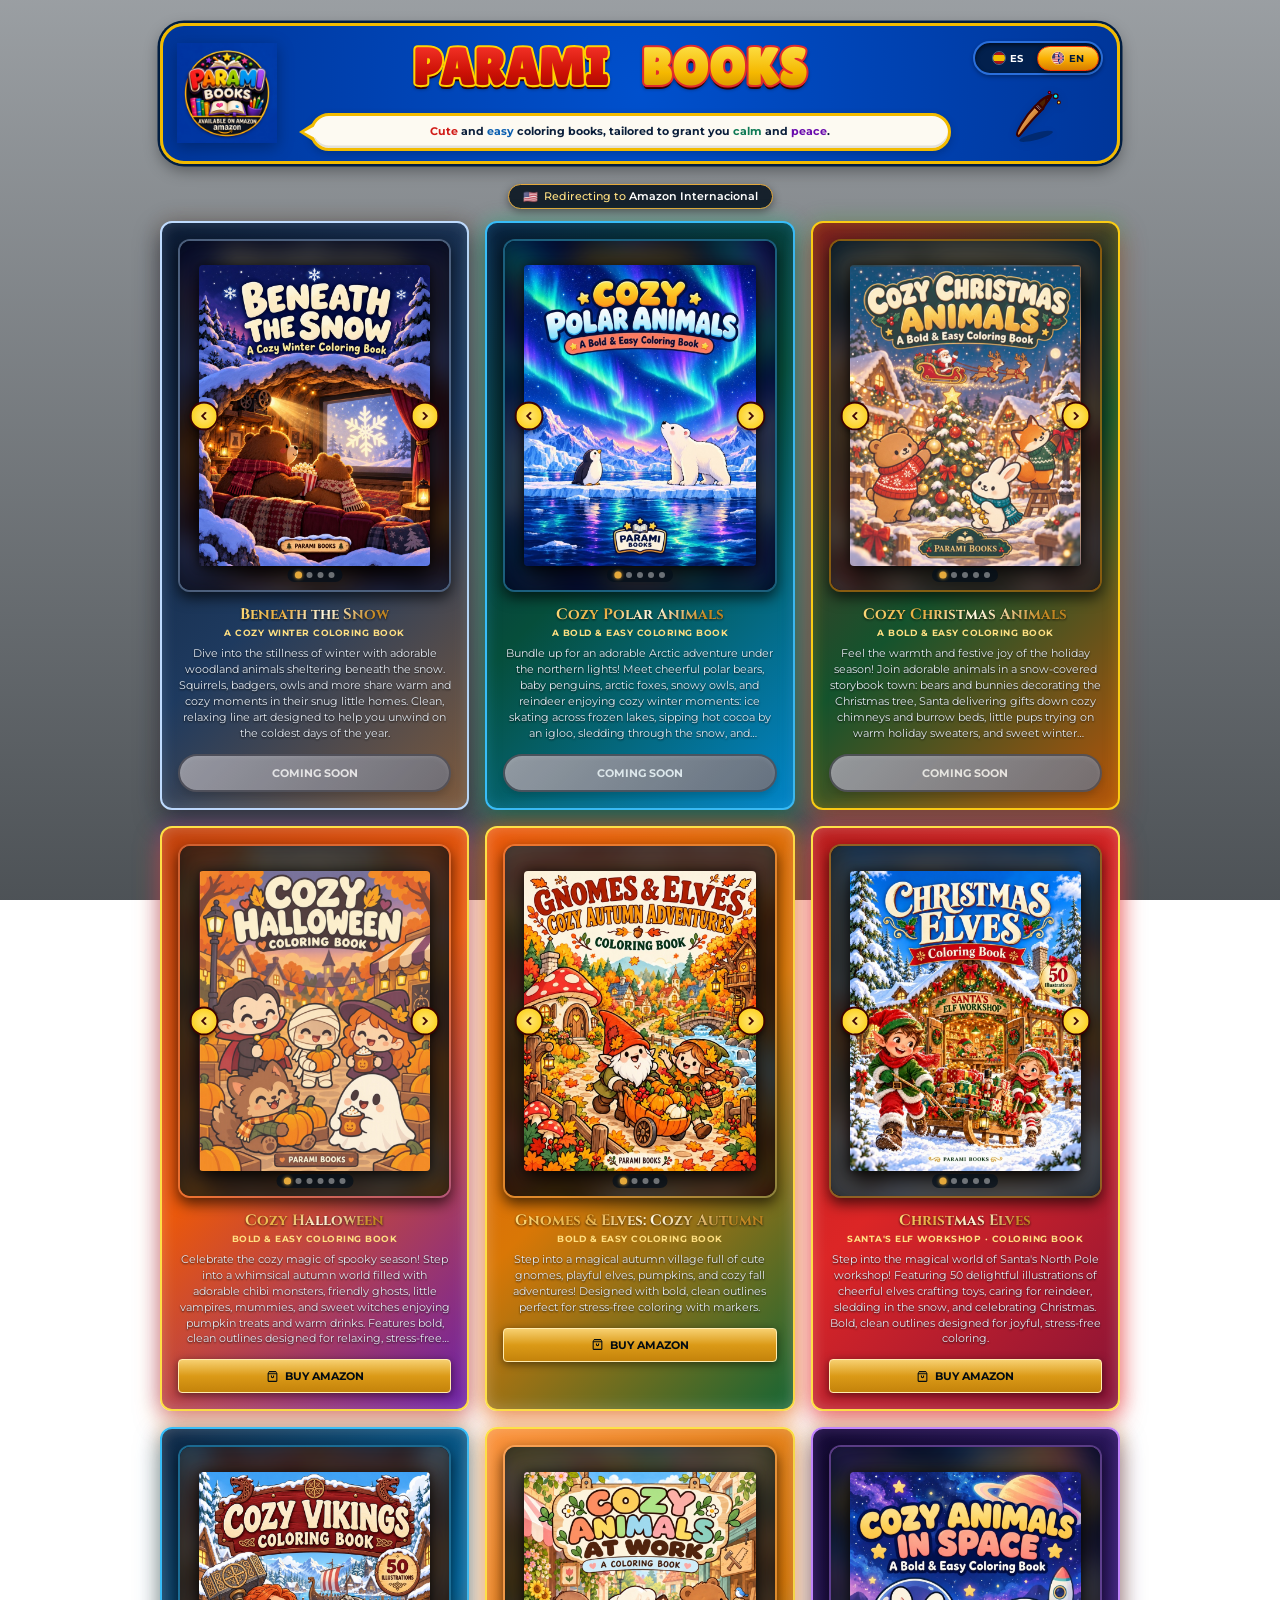
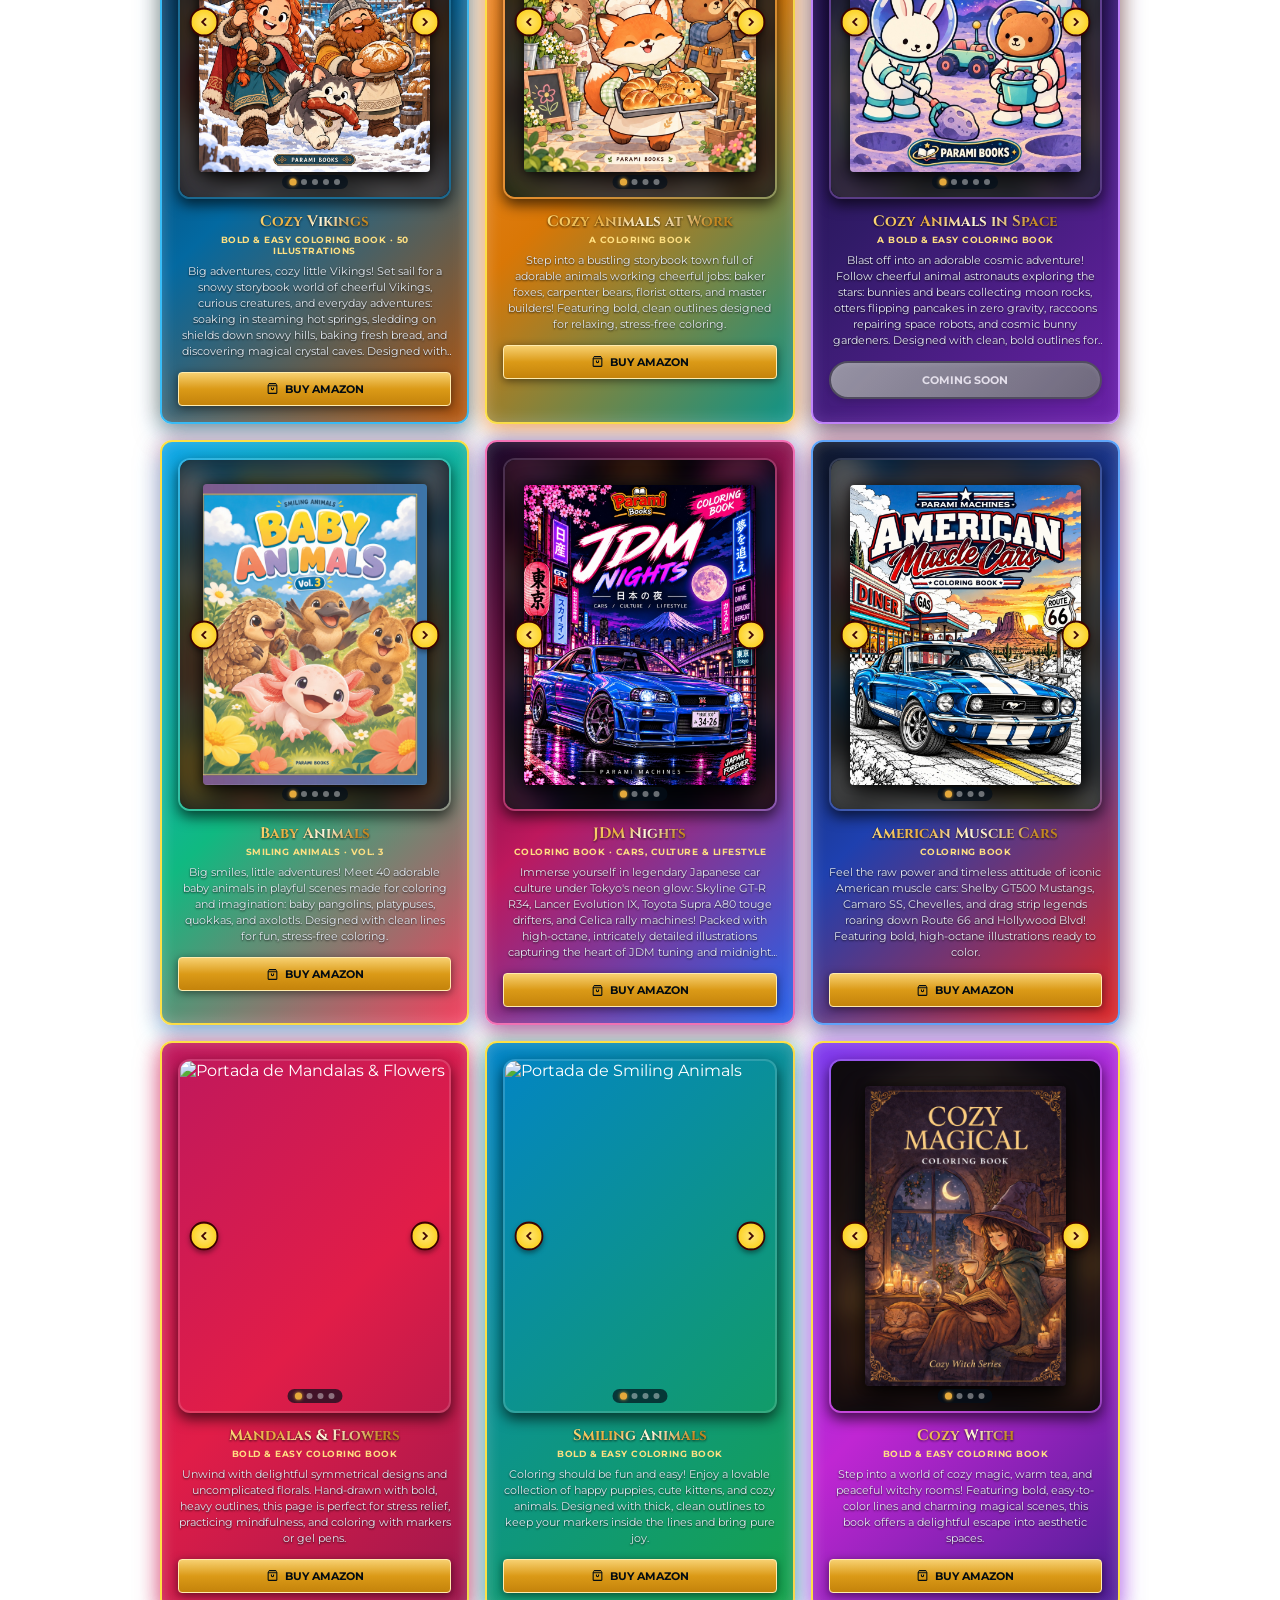
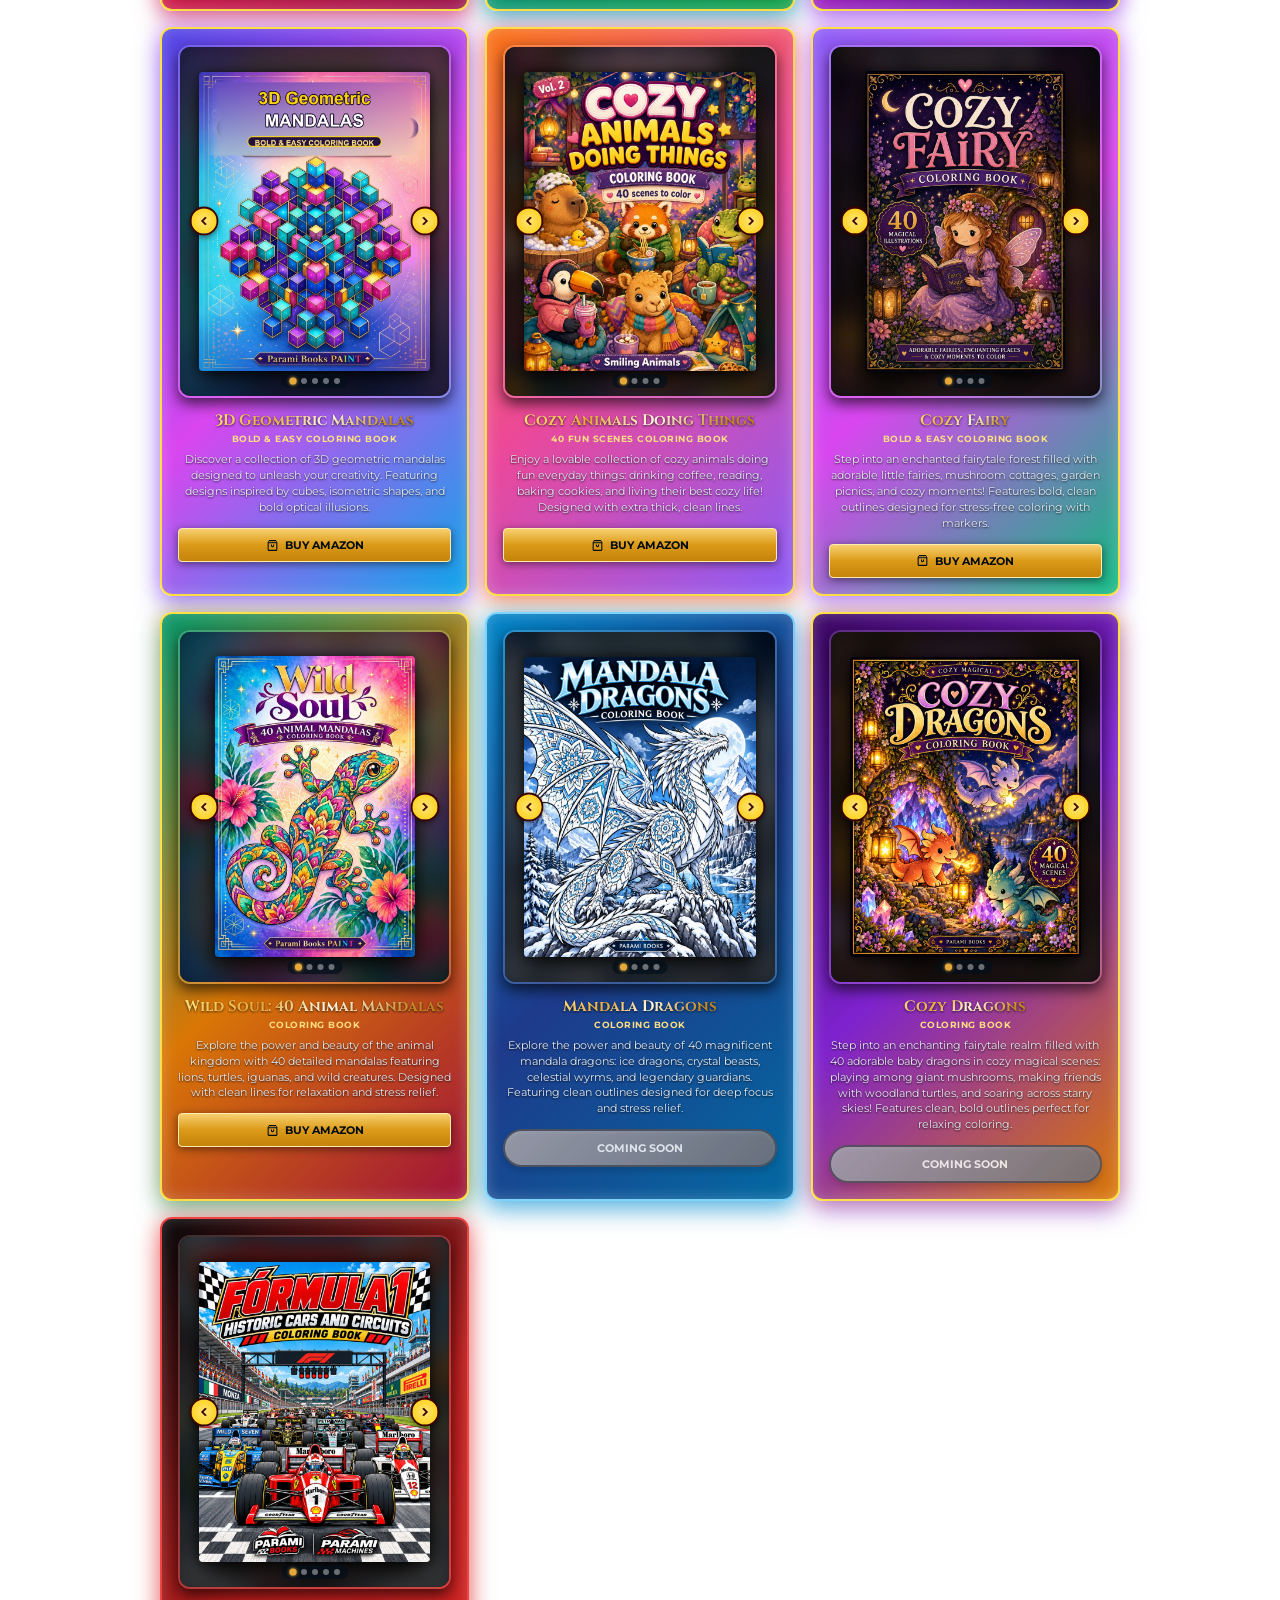
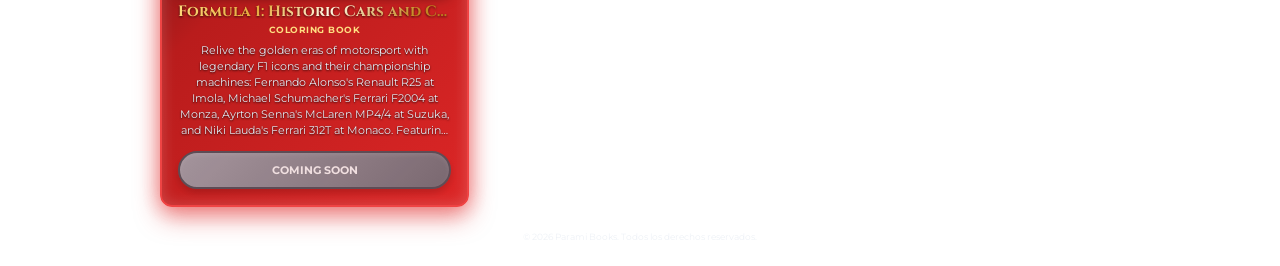
==== index.html @ 7151f910 "Add Cozy Christmas Animals (coming soon) with holiday festive theme, cache v=48.0" ====
<!DOCTYPE html>
<html lang="es">
<head>
  <meta charset="UTF-8">
  <meta name="viewport" content="width=device-width, initial-scale=1.0">
  <title>Parami Books - Colección Oficial de Libros para Colorear</title>

  <!-- Meta etiquetas SEO básicas -->
  <meta name="description" content="Libros para colorear adorables y sencillos, diseñados para regalarte un momento de calma y desconexión. Colección oficial de Parami Books.">
  <meta name="keywords" content="parami books, libros para colorear, coloring books, mandalas flowers, smiling animals, bold and easy coloring book, kdp amazon">
  <meta name="author" content="Parami Books">
  <meta name="robots" content="index, follow, max-image-preview:large">
  <link rel="canonical" href="https://parami-books.github.io/Parami-books/">
  <link rel="shortcut icon" href="favicon.ico" type="image/x-icon">
  <link rel="icon" type="image/png" sizes="48x48" href="favicon.png">
  <link rel="icon" type="image/png" sizes="96x96" href="favicon-96x96.png">
  <link rel="apple-touch-icon" sizes="180x180" href="apple-touch-icon.png">

  <!-- Datos Estructurados JSON-LD para Google -->
  <script type="application/ld+json">
  {
    "@context": "https://schema.org",
    "@type": "Brand",
    "name": "Parami Books",
    "url": "https://parami-books.github.io/Parami-books/",
    "description": "Libros para colorear bonitos y sencillos para regalarte calma y desconexión.",
    "sameAs": [
      "https://www.tiktok.com/@parami_records"
    ]
  }
  </script>

  <!-- Tarjetas Open Graph (Redes Sociales y WhatsApp) -->
  <meta property="og:title" content="Parami Books - Colección Oficial de Libros para Colorear">
  <meta property="og:description" content="Libros para colorear adorables y sencillos, diseñados para regalarte un momento de calma y desconexión.">
  <meta property="og:url" content="https://parami-books.github.io/Parami-books/">
  <meta property="og:type" content="website">

  <!-- Fuentes Premium de Google Fonts -->
  <link rel="preconnect" href="https://fonts.googleapis.com">
  <link rel="preconnect" href="https://fonts.gstatic.com" crossorigin>
  <link href="https://fonts.googleapis.com/css2?family=Lilita+One&family=Montserrat:wght@300;400;500;600;700&family=Outfit:wght@400;600;800;950&display=swap" rel="stylesheet">

  <!-- Estilos base -->
  <link rel="stylesheet" href="style.css?v=48.0">
</head>
<body>
  <!-- Definición del degradado de oro usado por los elementos y SVGs de la web -->
  <svg style="position: absolute; width: 0; height: 0; overflow: hidden;" version="1.1" xmlns="http://www.w3.org/2000/svg">
    <defs>
      <linearGradient id="goldGrad" x1="0%" y1="0%" x2="100%" y2="100%">
        <stop offset="0%" stop-color="#ffe082" />
        <stop offset="30%" stop-color="#e5a93b" />
        <stop offset="55%" stop-color="#fff8e1" />
        <stop offset="85%" stop-color="#c68a23" />
        <stop offset="100%" stop-color="#b27a1c" />
      </linearGradient>
    </defs>
  </svg>
  <!-- Contenedor principal de ancho móvil -->
  <div class="container">

    <!-- Encabezado de la página - Diseño 3D Vectorial Integrado -->
    <header class="compact-header">
      <!-- Columna Izquierda: Logo Oficial 3D de Parami Books -->
      <div class="header-left">
        <div class="logo-3d-container">
          <img src="images/logo_parami_books.png" alt="Parami Books Logo" class="brand-logo-img" style="width: 100%; height: 100%; object-fit: contain; filter: drop-shadow(0 4px 8px rgba(0,0,0,0.3));">
        </div>
      </div>

      <!-- Columna Central: Título 3D Vectorial y Burbuja Tagline -->
      <div class="header-center">
        <div class="brand-title-container">
          <svg viewBox="0 0 540 85" class="brand-title-svg" xmlns="http://www.w3.org/2000/svg">
            <defs>
              <linearGradient id="paramiGrad" x1="0" y1="0" x2="0" y2="1">
                <stop offset="0%" stop-color="#ff3b30" />
                <stop offset="60%" stop-color="#cc1105" />
                <stop offset="100%" stop-color="#990700" />
              </linearGradient>
              <linearGradient id="booksGrad" x1="0" y1="0" x2="0" y2="1">
                <stop offset="0%" stop-color="#ffe956" />
                <stop offset="60%" stop-color="#f5b800" />
                <stop offset="100%" stop-color="#c68a00" />
              </linearGradient>
            </defs>

            <!-- PARAMI (Rojo con borde amarillo y extrusión 3D) -->
            <g font-family="'Lilita One', sans-serif" font-size="62" font-weight="900" letter-spacing="1">
              <!-- Sombras de extrusión 3D -->
              <text x="10" y="65" fill="#3b0200">PARAMI</text>
              <text x="10" y="64" fill="#690300">PARAMI</text>
              <text x="10" y="63" fill="#8f0500">PARAMI</text>
              <text x="10" y="62" fill="#b00600">PARAMI</text>
              <text x="10" y="61" fill="#cc0700">PARAMI</text>
              <!-- Capa superior con trazo y brillo -->
              <text x="10" y="60" fill="url(#paramiGrad)" stroke="#ffd200" stroke-width="5" paint-order="stroke fill" filter="drop-shadow(0 3px 2px rgba(0,0,0,0.3))">PARAMI</text>
            </g>
            <!-- BOOKS (Amarillo con borde rojo y extrusión 3D) -->
            <g font-family="'Lilita One', sans-serif" font-size="62" font-weight="900" letter-spacing="1">
              <!-- Sombras de extrusión 3D -->
              <text x="290" y="65" fill="#3b0200">BOOKS</text>
              <text x="290" y="64" fill="#690300">BOOKS</text>
              <text x="290" y="63" fill="#8f0500">BOOKS</text>
              <text x="290" y="62" fill="#b00600">BOOKS</text>
              <text x="290" y="61" fill="#cc0700">BOOKS</text>
              <!-- Capa superior con trazo y brillo -->
              <text x="290" y="60" fill="url(#booksGrad)" stroke="#e22b2b" stroke-width="5" paint-order="stroke fill" filter="drop-shadow(0 3px 2px rgba(0,0,0,0.3))">BOOKS</text>
            </g>
          </svg>
        </div>
        <div class="tagline-bubble">
          <p class="tagline js-brand-tagline">
            Libros para colorear <strong class="highlight-red">bonitos</strong> y <strong class="highlight-blue">sencillos</strong>, para regalarte <strong class="highlight-green">calma</strong> y <strong class="highlight-purple">desconexión</strong>.
          </p>
        </div>
      </div>

      <div class="header-right">
        <div class="lang-selector-container">
          <button class="lang-btn active" id="btnLangEs" onclick="changeLanguage('es')">
            <span class="lang-flag-circle" id="flagEs"></span>
            <span class="lang-text">ES</span>
          </button>
          <button class="lang-btn" id="btnLangEn" onclick="changeLanguage('en')">
            <span class="lang-flag-circle" id="flagEn"></span>
            <span class="lang-text">EN</span>
          </button>
        </div>

        <!-- Ilustración de Pincel 3D Artístico (100% Vectorial, no interactivo) -->
        <div class="brush-graphic-3d" title="Parami Books">
          <svg class="brush-svg-icon" viewBox="0 0 100 100" xmlns="http://www.w3.org/2000/svg">
            <defs>
              <linearGradient id="brushWood" x1="0%" y1="0%" x2="100%" y2="100%">
                <stop offset="0%" stop-color="#ffd59a" />
                <stop offset="50%" stop-color="#d98c3b" />
                <stop offset="100%" stop-color="#804d1a" />
              </linearGradient>
              <linearGradient id="brushMetal" x1="0%" y1="0%" x2="100%" y2="0%">
                <stop offset="0%" stop-color="#f0f0f0" />
                <stop offset="50%" stop-color="#b5b5b5" />
                <stop offset="100%" stop-color="#737373" />
              </linearGradient>
              <linearGradient id="brushPaint" x1="0%" y1="0%" x2="100%" y2="100%">
                <stop offset="0%" stop-color="#00f2fe" />
                <stop offset="100%" stop-color="#0072ff" />
              </linearGradient>
            </defs>

            <!-- Sombra de pincel en diagonal -->
            <ellipse cx="45" cy="85" rx="30" ry="6" fill="rgba(3, 15, 27, 0.35)" transform="rotate(-15 45 85)" />

            <g transform="translate(5, 5) scale(0.9)" stroke="#3b0200" stroke-width="4" stroke-linejoin="round" stroke-linecap="round">
              <!-- Mango de madera -->
              <path d="M 12 88 Q 10 90, 8 86 C 6 82 22 52 42 32 L 52 42 C 32 62, 14 86, 12 88 Z" fill="url(#brushWood)" />

              <!-- Casquillo de metal (virola) -->
              <path d="M 42 32 L 52 42 Q 55 39, 58 36 L 48 26 Z" fill="url(#brushMetal)" />
              <line x1="45" y1="29" x2="55" y2="39" stroke="#3b0200" stroke-width="2" />

              <!-- Pelos del pincel (marrón oscuro) -->
              <path d="M 48 26 Q 58 14 74 10 C 68 22, 58 32, 58 36 Z" fill="#4d2200" />

              <!-- Pintura azul brillante en la punta -->
              <path d="M 64 18 Q 70 12, 74 10 C 71 16, 68 22, 64 24 Z" fill="url(#brushPaint)" />

              <!-- Gotitas de pintura salpicando -->
              <circle cx="82" cy="12" r="4.5" fill="#00f2fe" stroke="#3b0200" stroke-width="2.5" />
              <circle cx="88" cy="24" r="3" fill="#ffe956" stroke="#3b0200" stroke-width="2" />
              <circle cx="70" cy="5" r="2.5" fill="#fe0979" stroke="#3b0200" stroke-width="2" />
            </g>
          </svg>
        </div>
      </div>
    </header>
    <!-- Indicador dinámico de redirección geográfica por país -->
    <div id="countryBanner" class="country-banner">
      <span class="flag">🌐</span>
      <span>Detectando tienda...</span>
    </div>
    <!--
      Catálogo interactivo de libros. El contenido de abajo es un RESPALDO ESTÁTICO
      pensado para SEO y para navegadores sin JavaScript: se ve inmediatamente al
      cargar la página, y script.js lo sustituye por la versión dinámica e
      interactiva (con carrusel y tienda de Amazon correcta) en cuanto arranca.
    -->
    <main id="catalog" class="catalog">
      <div class="book-card book-card-mandalas-flowers">
        <div class="book-cover-container">
          <img class="book-cover-img" src="images/cover_mandalas.png" alt="Portada de Mandalas y Flores">
        </div>
        <div class="book-details">
          <h2 class="book-title">Mandalas y Flores</h2>
          <div class="book-subtitle">Libro para colorear</div>
          <p class="book-desc">Relaja tu mente con hermosos patrones simétricos y flores sencillas. Sus trazos limpios y contornos extra gruesos hacen que pintar sea una experiencia relajante y libre de frustraciones.</p>
          <a href="https://www.amazon.es/dp/B0HBHJNFZM" target="_blank" rel="noopener noreferrer" class="amazon-btn">
            <svg class="btn-amazon-logo" viewBox="0 0 24 24" fill="currentColor">
              <path d="M6 2L3 6v14a2 2 0 002 2h14a2 2 0 002-2V6l-3-4H6zm0 2h12l1.5 2H4.5L6 4zM5 8h14v12H5V8zm4 2v2a3 3 0 006 0v-2h-2v2a1 1 0 01-2 0v-2H9z"/>
            </svg>
            <span class="btn-purchase-text">VER AMAZON</span>
          </a>
        </div>
      </div>
      <div class="book-card book-card-smiling-animals">
        <div class="book-cover-container">
          <img class="book-cover-img" src="images/cover_smiling_animals.png" alt="Smiling Animals cover">
        </div>
        <div class="book-details">
          <h2 class="book-title">Smiling Animals</h2>
          <div class="book-subtitle">Bold & Easy Coloring Book</div>
          <p class="book-desc">Coloring should be fun and easy! Enjoy a lovable collection of happy puppies, cute kittens, and cozy animals. Designed with thick, clean outlines to keep your markers inside the lines.</p>
          <a href="https://www.amazon.com/dp/B0GVKCPFC6" target="_blank" rel="noopener noreferrer" class="amazon-btn">
            <svg class="btn-amazon-logo" viewBox="0 0 24 24" fill="currentColor">
              <path d="M6 2L3 6v14a2 2 0 002 2h14a2 2 0 002-2V6l-3-4H6zm0 2h12l1.5 2H4.5L6 4zM5 8h14v12H5V8zm4 2v2a3 3 0 006 0v-2h-2v2a1 1 0 01-2 0v-2H9z"/>
            </svg>
            <span class="btn-purchase-text">BUY AMAZON</span>
          </a>
        </div>
      </div>
    </main>
    <!-- Pie de página -->
    <footer>
      <p>&copy; <span id="year">2026</span> <span class="js-brand-name">Parami Books</span>. Todos los derechos reservados.</p>
    </footer>
  </div>
  <script src="config.js?v=48.0"></script>
  <script src="script.js?v=48.0"></script>
  <script>
    document.getElementById("year").textContent = new Date().getFullYear();
  </script>
</body>
</html>
---- style.css ----
/* Import Google Fonts */
@import url('https://fonts.googleapis.com/css2?family=Cinzel:wght@400;600;700;800;900&family=Montserrat:wght@300;400;500;600;700&display=swap');

:root {
  /* Paleta cromática - Inspiración Oro y Lago Alpino */
  --gold-gradient: linear-gradient(135deg, #ffe082 0%, #e5a93b 30%, #fff8e1 55%, #c68a23 85%, #b27a1c 100%);
  --gold-primary: #e5a93b;
  --gold-secondary: #ffe082;
  --gold-dark: #b27a1c;
  
  --bg-overlay: linear-gradient(180deg, rgba(3, 14, 24, 0.4) 0%, rgba(2, 9, 15, 0.7) 100%);
  
  --text-light: #ffffff;
  --text-gold: #ffe082;
  --text-muted: #e2e8f0;
  
  --max-width: 960px; /* Ancho ajustable para grilla de 3 */
  --transition-speed: 0.3s;
}

* {
  box-sizing: border-box;
  margin: 0;
  padding: 0;
  -webkit-tap-highlight-color: transparent;
}

body {
  font-family: 'Montserrat', sans-serif;
  color: var(--text-light);
  background-image: var(--bg-overlay), url('https://images.unsplash.com/photo-1501785888041-af3ef285b470?q=80&w=1600&auto=format&fit=crop');
  background-size: cover;
  background-position: center;
  background-attachment: fixed;
  background-repeat: no-repeat;
  min-height: 100vh;
  display: flex;
  justify-content: center;
  align-items: flex-start;
  padding: 12px 8px;
  overflow-x: hidden;
}

.container {
  width: 100%;
  max-width: var(--max-width);
  display: flex;
  flex-direction: column;
  align-items: center;
}

/* Cabecera Tipo Banner Juguetón 3D Principal */
.compact-header {
  width: 100%;
  background: radial-gradient(circle at center, #0050cd 0%, #00369a 100%); /* Azul degradado 3D */
  border: 3.5px solid #f2bb00; /* Borde gordo dorado */
  border-radius: 24px;
  padding: 10px 14px;
  box-shadow: 
    0 0 0 2.5px #021e42, 
    0 6px 16px rgba(0, 0, 0, 0.4);
  display: flex;
  align-items: center;
  justify-content: space-between;
  margin-top: 10.5px;
  margin-bottom: 20px;
  box-sizing: border-box;
  gap: 12px;
}

/* Columna Izquierda: Contenedor del Logo 3D */
.header-left {
  display: flex;
  align-items: center;
  justify-content: center;
  flex-shrink: 0;
}

.logo-3d-container {
  width: 100px;
  height: 100px;
  display: flex;
  align-items: center;
  justify-content: center;
  flex-shrink: 0;
}

.brand-logo-svg {
  width: 100%;
  height: 100%;
  display: block;
}

/* Columna Central: Título y Burbuja */
.header-center {
  flex: 1;
  display: flex;
  flex-direction: column;
  align-items: center;
  gap: 8px;
  min-width: 0;
  padding: 0 8px;
}

/* Título de Marca Caricaturesco 3D Vectorial (Basado en test_title.png) */
.brand-title-container {
  width: 100%;
  max-width: 440px;
  display: flex;
  justify-content: center;
  align-items: center;
  user-select: none;
}

.brand-title-svg {
  width: 100%;
  height: auto;
  display: block;
}

/* Burbuja de Diálogo Blanca */
.tagline-bubble {
  background: #fdfaf2; /* Crema cálido de fondo */
  border: 3.5px solid #f2bb00; /* Borde gordo dorado */
  border-radius: 20px;
  padding: 8px 18px;
  position: relative;
  box-shadow: 
    inset 0 -2.5px 0 rgba(0,0,0,0.1),
    0 3px 8px rgba(0, 0, 0, 0.2);
  margin-left: 10px;
  width: calc(100% - 15px);
  box-sizing: border-box;
}

/* Cola de Burbuja de Diálogo apuntando a la izquierda */
.tagline-bubble::before {
  content: "";
  position: absolute;
  left: -14px;
  top: 50%;
  transform: translateY(-50%);
  width: 0;
  height: 0;
  border-top: 9px solid transparent;
  border-bottom: 9px solid transparent;
  border-right: 14px solid #f2bb00;
}

.tagline-bubble::after {
  content: "";
  position: absolute;
  left: -9px;
  top: 50%;
  transform: translateY(-50%);
  width: 0;
  height: 0;
  border-top: 6.5px solid transparent;
  border-bottom: 6.5px solid transparent;
  border-right: 11px solid #fdfaf2;
}

.tagline {
  font-size: 11px;
  font-weight: 700;
  color: #0b1f3b; /* Azul marino intenso */
  line-height: 1.45;
  margin: 0;
  text-align: center;
  text-shadow: none;
  font-family: 'Montserrat', sans-serif;
}

/* Resaltado de palabras de colorines de la burbuja */
.tagline .highlight-red {
  color: #d11c18;
}

.tagline .highlight-blue {
  color: #0b5fb0;
}

.tagline .highlight-green {
  color: #0f7a55;
}

.tagline .highlight-purple {
  color: #6a0cad;
}

/* Columna Derecha: Selector de Idiomas y TikTok */
.header-right {
  display: flex;
  flex-direction: column;
  align-items: center;
  gap: 12px;
  flex-shrink: 0;
}

/* Selector de Idiomas en cápsula compacta */
.lang-selector-container {
  display: inline-flex;
  background: #02204d; /* Azul muy oscuro de fondo */
  padding: 2.5px;
  border-radius: 20px;
  border: 2px solid #2a6fdb;
  box-shadow: 
    inset 0 2px 4px rgba(0,0,0,0.6),
    0 2px 4px rgba(0,0,0,0.3);
  position: relative;
  height: 34px;
  width: 130px;
  box-sizing: border-box;
}

.lang-btn {
  flex: 1;
  background: transparent;
  border: none;
  color: #ffffff;
  font-family: 'Montserrat', sans-serif;
  font-size: 10px;
  font-weight: 700;
  cursor: pointer;
  display: flex;
  align-items: center;
  justify-content: center;
  gap: 4px;
  transition: all 0.2s cubic-bezier(0.25, 0.46, 0.45, 0.94);
  z-index: 2;
  border-radius: 18px;
}

.lang-btn.active {
  color: #021a3a;
  background: linear-gradient(to bottom, #ffd659 0%, #fab002 50%, #d87d00 100%);
  border: 1.5px solid #fa3800;
  box-shadow: 0 2px 5px rgba(0,0,0,0.4);
}

.lang-flag-circle {
  display: inline-flex;
  align-items: center;
  justify-content: center;
}

.lang-flag-circle svg {
  width: 14px;
  height: 14px;
  border-radius: 50%;
  display: block;
}

/* Gráfico de Pincel 3D Decorativo (No interactivo) */
.brush-graphic-3d {
  width: 58px;
  height: 58px;
  display: flex;
  align-items: center;
  justify-content: center;
  flex-shrink: 0;
  margin-left: 2px;
  filter: drop-shadow(0 2px 4px rgba(0,0,0,0.15));
}

.brush-svg-icon {
  width: 100%;
  height: 100%;
  display: block;
}

/* Adaptación responsiva para móviles */
@media (max-width: 600px) {
  .compact-header {
    padding: 8px 10px;
    border-width: 2.5px;
    border-radius: 18px;
    gap: 8px;
    margin-bottom: 12px;
  }
  .logo-3d-container {
    width: 60px;
    height: 60px;
  }
  .brand-title-container {
    max-width: 250px;
  }
  .tagline-bubble {
    padding: 6px 12px;
    border-width: 2.5px;
    border-radius: 14px;
    margin-left: 8px;
    width: calc(100% - 10px);
  }
  .tagline {
    font-size: 8.5px;
    line-height: 1.35;
  }
  .tagline-bubble::before {
    left: -11px;
    border-top-width: 6px;
    border-bottom-width: 6px;
    border-right-width: 11px;
  }
  .tagline-bubble::after {
    left: -7px;
    border-top-width: 4px;
    border-bottom-width: 4px;
    border-right-width: 8px;
  }
  .lang-selector-container {
    width: 100px;
    height: 28px;
    border-width: 1.5px;
  }
  .lang-btn {
    font-size: 8.5px;
    gap: 3px;
  }
  .lang-flag-circle svg {
    width: 11px;
    height: 11px;
  }
  .brush-graphic-3d {
    width: 44px;
    height: 44px;
  }
}

.country-banner {
  background: rgba(3, 15, 27, 0.85);
  border: 1px solid var(--gold-primary);
  padding: 4px 14px;
  border-radius: 20px;
  font-size: 11px;
  font-weight: 500;
  display: flex;
  align-items: center;
  gap: 6px;
  margin-bottom: 12px;
  color: var(--text-gold);
  box-shadow: 0 3px 8px rgba(0, 0, 0, 0.4);
  backdrop-filter: blur(8px);
}

.country-banner strong {
  color: #ffffff;
  font-weight: 600;
}

.country-banner .flag {
  font-size: 12px;
}

/* Grilla Horizontal de 3 Columnas por defecto para mayor vistosidad */
.catalog {
  width: 100%;
  display: grid;
  grid-template-columns: repeat(3, 1fr);
  gap: 16px;
}

/* Centra y agranda si hay exactamente un solo producto (vista en español) */
.catalog.catalog-single {
  grid-template-columns: 1fr;
  max-width: 320px;
  margin: 0 auto;
}

/* Tarjeta de Libro Vertical */
.book-card {
  width: 100%;
  border-radius: 12px;
  padding: 16px;
  display: flex;
  flex-direction: column;
  position: relative;
  overflow: hidden;
  align-items: center;
  transition: all var(--transition-speed) ease;
  backdrop-filter: blur(10px);
}

.book-card:hover {
  transform: translateY(-2px);
}

/* Fondos Coloridos e Intensos de los Libros */

/* Christmas Elves: Rojo Navideño Papá Noel / Carmesí y Borde Dorado Festivo */
.book-card-christmas-elves {
  background: linear-gradient(135deg, #b91c1c 0%, #dc2626 50%, #881337 100%);
  border: 2px solid #fde047;
  box-shadow: 
    0 10px 24px rgba(220, 38, 38, 0.55), 
    inset 0 0 15px rgba(255, 255, 255, 0.25),
    0 0 20px rgba(239, 68, 68, 0.45);
}
.book-card-christmas-elves:hover {
  box-shadow: 
    0 14px 28px rgba(220, 38, 38, 0.7), 
    inset 0 0 18px rgba(255, 255, 255, 0.35),
    0 0 26px rgba(239, 68, 68, 0.65);
}
.book-card-christmas-elves .book-cover-container {
  background: radial-gradient(circle, #7f1d1d 0%, #450a0a 100%);
  border: 2px solid rgba(253, 224, 71, 0.4);
}

/* Cozy Halloween: Naranja Calabaza / Ámbar Otoñal y Violeta Hechizo */
.book-card-cozy-halloween {
  background: linear-gradient(135deg, #c2410c 0%, #ea580c 45%, #6b21a8 100%);
  border: 2px solid #fde047;
  box-shadow: 
    0 10px 24px rgba(234, 88, 12, 0.5), 
    inset 0 0 15px rgba(255, 255, 255, 0.25),
    0 0 20px rgba(107, 33, 168, 0.45);
}
.book-card-cozy-halloween:hover {
  box-shadow: 
    0 14px 28px rgba(234, 88, 12, 0.65), 
    inset 0 0 18px rgba(255, 255, 255, 0.35),
    0 0 26px rgba(107, 33, 168, 0.65);
}

/* 1. Mandalas & Flowers: Orquidea / Rosa vivo florido */
.book-card-mandalas-flowers {
  background: linear-gradient(135deg, #be185d 0%, #e11d48 50%, #9d174d 100%);
  border: 2px solid #fde047;
  box-shadow: 
    0 10px 24px rgba(190, 24, 93, 0.5), 
    inset 0 0 15px rgba(255, 255, 255, 0.25),
    0 0 20px rgba(225, 29, 72, 0.45);
}
.book-card-mandalas-flowers:hover {
  box-shadow: 
    0 14px 28px rgba(190, 24, 93, 0.65), 
    inset 0 0 18px rgba(255, 255, 255, 0.35),
    0 0 26px rgba(225, 29, 72, 0.65);
}

/* 2. Smiling Animals: Azul turquesa / Verde esmeralda vivo */
.book-card-smiling-animals {
  background: linear-gradient(135deg, #0284c7 0%, #0d9488 50%, #16a34a 100%);
  border: 2px solid #fde047;
  box-shadow: 
    0 10px 24px rgba(2, 132, 199, 0.5), 
    inset 0 0 15px rgba(255, 255, 255, 0.25),
    0 0 20px rgba(22, 163, 74, 0.4);
}
.book-card-smiling-animals:hover {
  box-shadow: 
    0 14px 28px rgba(2, 132, 199, 0.65), 
    inset 0 0 18px rgba(255, 255, 255, 0.35),
    0 0 26px rgba(22, 163, 74, 0.6);
}

/* 3. Cozy Witch: Violeta místico / Magenta brillante */
.book-card-cozy-witch {
  background: linear-gradient(135deg, #7c3aed 0%, #c026d3 50%, #4c1d95 100%);
  border: 2px solid #fde047;
  box-shadow: 
    0 10px 24px rgba(124, 58, 237, 0.5), 
    inset 0 0 15px rgba(255, 255, 255, 0.25),
    0 0 20px rgba(192, 38, 211, 0.45);
}
.book-card-cozy-witch:hover {
  box-shadow: 
    0 14px 28px rgba(124, 58, 237, 0.65), 
    inset 0 0 18px rgba(255, 255, 255, 0.35),
    0 0 26px rgba(192, 38, 211, 0.65);
}

/* 4. Mandalas Geométricos 3D: Índigo neón / Cian eléctrico con Dorado */
.book-card-mandalas-3d {
  background: linear-gradient(135deg, #4f46e5 0%, #d946ef 50%, #0ea5e9 100%);
  border: 2px solid #fde047;
  box-shadow: 
    0 10px 24px rgba(79, 70, 229, 0.5), 
    inset 0 0 15px rgba(255, 255, 255, 0.25),
    0 0 20px rgba(217, 70, 239, 0.45);
}
.book-card-mandalas-3d:hover {
  box-shadow: 
    0 14px 28px rgba(79, 70, 229, 0.65), 
    inset 0 0 18px rgba(255, 255, 255, 0.35),
    0 0 26px rgba(217, 70, 239, 0.65);
}

/* 5. Cozy Animals Doing Things: Naranja cálido / Melocotón y Violeta acogedor */
.book-card-cozy-animals {
  background: linear-gradient(135deg, #f97316 0%, #ec4899 50%, #8b5cf6 100%);
  border: 2px solid #fde047;
  box-shadow: 
    0 10px 24px rgba(249, 115, 22, 0.5), 
    inset 0 0 15px rgba(255, 255, 255, 0.25),
    0 0 20px rgba(236, 72, 153, 0.45);
}
.book-card-cozy-animals:hover {
  box-shadow: 
    0 14px 28px rgba(249, 115, 22, 0.65), 
    inset 0 0 18px rgba(255, 255, 255, 0.35),
    0 0 26px rgba(236, 72, 153, 0.65);
}

/* 6. Hadas Cozy / Cozy Fairies: Violeta Mágico / Rosa Encantado y Verde Bosque */
.book-card-cozy-fairies {
  background: linear-gradient(135deg, #8b5cf6 0%, #d946ef 50%, #10b981 100%);
  border: 2px solid #fde047;
  box-shadow: 
    0 10px 24px rgba(139, 92, 246, 0.5), 
    inset 0 0 15px rgba(255, 255, 255, 0.25),
    0 0 20px rgba(217, 70, 239, 0.45);
}
.book-card-cozy-fairies:hover {
  box-shadow: 
    0 14px 28px rgba(139, 92, 246, 0.65), 
    inset 0 0 18px rgba(255, 255, 255, 0.35),
    0 0 26px rgba(217, 70, 239, 0.65);
}

/* 7. Alma Salvaje / Wild Soul: Verde Mándala / Dorado Ámbar y Terracota */
.book-card-alma-salvaje {
  background: linear-gradient(135deg, #059669 0%, #d97706 50%, #9f1239 100%);
  border: 2px solid #fde047;
  box-shadow: 
    0 10px 24px rgba(5, 150, 105, 0.5), 
    inset 0 0 15px rgba(255, 255, 255, 0.25),
    0 0 20px rgba(217, 119, 6, 0.45);
}
.book-card-alma-salvaje:hover {
  box-shadow: 
    0 14px 28px rgba(5, 150, 105, 0.65), 
    inset 0 0 18px rgba(255, 255, 255, 0.35),
    0 0 26px rgba(217, 119, 6, 0.65);
}

/* 8. Animales Bebés / Baby Animals: Azul Cielo / Verde Pradera y Rosa Coral */
.book-card-baby-animals {
  background: linear-gradient(135deg, #0ea5e9 0%, #10b981 50%, #f43f5e 100%);
  border: 2px solid #fde047;
  box-shadow: 
    0 10px 24px rgba(14, 165, 233, 0.5), 
    inset 0 0 15px rgba(255, 255, 255, 0.25),
    0 0 20px rgba(244, 63, 94, 0.45);
}
.book-card-baby-animals:hover {
  box-shadow: 
    0 14px 28px rgba(14, 165, 233, 0.65), 
    inset 0 0 18px rgba(255, 255, 255, 0.35),
    0 0 26px rgba(244, 63, 94, 0.65);
}

/* 9. Duendes y Gnomos / Gnomes & Elves: Naranja Calabaza / Ámbar Otoñal y Verde Musgo */
.book-card-cozy-gnomes {
  background: linear-gradient(135deg, #ea580c 0%, #d97706 50%, #166534 100%);
  border: 2px solid #fde047;
  box-shadow: 
    0 10px 24px rgba(234, 88, 12, 0.5), 
    inset 0 0 15px rgba(255, 255, 255, 0.25),
    0 0 20px rgba(217, 119, 6, 0.45);
}
.book-card-cozy-gnomes:hover {
  box-shadow: 
    0 14px 28px rgba(234, 88, 12, 0.65), 
    inset 0 0 18px rgba(255, 255, 255, 0.35),
    0 0 26px rgba(217, 119, 6, 0.65);
}

/* 10. Dragones Mandala / Mandala Dragons: Azul Hielo Glacial / Zafiro Mítico y Cian Nevado */
.book-card-mandala-dragons {
  background: linear-gradient(135deg, #0284c7 0%, #1e3a8a 50%, #0369a1 100%);
  border: 2px solid #7dd3fc;
  box-shadow: 
    0 10px 24px rgba(2, 132, 199, 0.5), 
    inset 0 0 15px rgba(255, 255, 255, 0.25),
    0 0 20px rgba(56, 189, 248, 0.45);
}
.book-card-mandala-dragons:hover {
  box-shadow: 
    0 14px 28px rgba(2, 132, 199, 0.65), 
    inset 0 0 18px rgba(255, 255, 255, 0.35),
    0 0 26px rgba(56, 189, 248, 0.65);
}

/* 11. Animales Cozy con Oficios / Cozy Animals at Work: Melocotón Dorado / Panadería Cálida y Verde Artesano */
.book-card-cozy-animals-work {
  background: linear-gradient(135deg, #fb923c 0%, #d97706 50%, #0d9488 100%);
  border: 2px solid #fde047;
  box-shadow: 
    0 10px 24px rgba(251, 146, 60, 0.5), 
    inset 0 0 15px rgba(255, 255, 255, 0.25),
    0 0 20px rgba(217, 119, 6, 0.45);
}
.book-card-cozy-animals-work:hover {
  box-shadow: 
    0 14px 28px rgba(251, 146, 60, 0.65), 
    inset 0 0 18px rgba(255, 255, 255, 0.35),
    0 0 26px rgba(217, 119, 6, 0.65);
}

/* 12. Dragones Cozy / Cozy Dragons: Violeta Mágico / Amatista Estelar y Farolillo Dorado */
.book-card-cozy-dragons {
  background: linear-gradient(135deg, #3b0764 0%, #7e22ce 50%, #d97706 100%);
  border: 2px solid #fde047;
  box-shadow: 
    0 10px 24px rgba(126, 34, 206, 0.5), 
    inset 0 0 15px rgba(255, 255, 255, 0.25),
    0 0 20px rgba(217, 119, 6, 0.45);
}
.book-card-cozy-dragons:hover {
  box-shadow: 
    0 14px 28px rgba(126, 34, 206, 0.65), 
    inset 0 0 18px rgba(255, 255, 255, 0.35),
    0 0 26px rgba(250, 204, 21, 0.65);
}

/* 13. American Muscle Cars: Azul Carreras Shelby / Asfalto y Rojo Potencia */
.book-card-muscle-cars {
  background: linear-gradient(135deg, #0f172a 0%, #1e40af 50%, #dc2626 100%);
  border: 2px solid #60a5fa;
  box-shadow: 
    0 10px 24px rgba(30, 64, 175, 0.5), 
    inset 0 0 15px rgba(255, 255, 255, 0.2),
    0 0 20px rgba(220, 38, 38, 0.45);
}
.book-card-muscle-cars:hover {
  box-shadow: 
    0 14px 28px rgba(30, 64, 175, 0.7), 
    inset 0 0 18px rgba(255, 255, 255, 0.3),
    0 0 26px rgba(96, 165, 250, 0.65);
}

/* 14. JDM Nights: Tokio Neón Nocturno / Magenta Cyber y Azul Eléctrico */
.book-card-jdm-nights {
  background: linear-gradient(135deg, #180929 0%, #be185d 50%, #2563eb 100%);
  border: 2px solid #f472b6;
  box-shadow: 
    0 10px 24px rgba(190, 24, 93, 0.5), 
    inset 0 0 15px rgba(255, 255, 255, 0.2),
    0 0 20px rgba(37, 99, 235, 0.5);
}
.book-card-jdm-nights:hover {
  box-shadow: 
    0 14px 28px rgba(190, 24, 93, 0.7), 
    inset 0 0 18px rgba(255, 255, 255, 0.3),
    0 0 26px rgba(244, 114, 182, 0.7);
}

/* 15. Fórmula 1: Rojo Rosso Corsa / Asfalto Fibra de Carbono y Oro Campeón */
.book-card-formula-1 {
  background: linear-gradient(135deg, #09090b 0%, #b91c1c 50%, #dc2626 100%);
  border: 2px solid #ef4444;
  box-shadow: 
    0 10px 24px rgba(220, 38, 38, 0.5), 
    inset 0 0 15px rgba(255, 255, 255, 0.2),
    0 0 20px rgba(239, 68, 68, 0.45);
}
.book-card-formula-1:hover {
  box-shadow: 
    0 14px 28px rgba(220, 38, 38, 0.7), 
    inset 0 0 18px rgba(255, 255, 255, 0.3),
    0 0 26px rgba(239, 68, 68, 0.7);
}

/* 16. Cozy Vikings: Azul Fjord Nórdico / Glaciar y Oro Escandinavo */
.book-card-cozy-vikings {
  background: linear-gradient(135deg, #0f2744 0%, #0369a1 50%, #b45309 100%);
  border: 2px solid #38bdf8;
  box-shadow: 
    0 10px 24px rgba(3, 105, 161, 0.5), 
    inset 0 0 15px rgba(255, 255, 255, 0.25), 
    0 0 20px rgba(180, 83, 9, 0.45);
}
.book-card-cozy-vikings:hover {
  box-shadow: 
    0 14px 28px rgba(3, 105, 161, 0.7), 
    inset 0 0 18px rgba(255, 255, 255, 0.35), 
    0 0 26px rgba(56, 189, 248, 0.65);
}
.book-card-cozy-vikings .book-cover-container {
  background: radial-gradient(circle, #0c4a6e 0%, #082f49 100%);
  border: 2px solid rgba(56, 189, 248, 0.4);
}

/* 17. Beneath the Snow: Azul Medianoche Invernal / Blanco Hielo y Ámbar Cálido */
.book-card-beneath-the-snow {
  background: linear-gradient(135deg, #0c1b33 0%, #1e3a5f 55%, #7e5a3c 100%);
  border: 2px solid #bfdbfe;
  box-shadow: 
    0 10px 24px rgba(12, 27, 51, 0.6), 
    inset 0 0 15px rgba(191, 219, 254, 0.2), 
    0 0 20px rgba(126, 90, 60, 0.4);
}
.book-card-beneath-the-snow:hover {
  box-shadow: 
    0 14px 28px rgba(30, 58, 95, 0.75), 
    inset 0 0 18px rgba(191, 219, 254, 0.3), 
    0 0 26px rgba(191, 219, 254, 0.5);
}
.book-card-beneath-the-snow .book-cover-container {
  background: radial-gradient(circle, #1e3a5f 0%, #0c1b33 100%);
  border: 2px solid rgba(191, 219, 254, 0.35);
}

/* 18. Cozy Animals in Space: Nebulosa Cósmica / Violeta Galáctico y Oro Estelar */
.book-card-cozy-animals-space {
  background: linear-gradient(135deg, #130a32 0%, #311b68 50%, #6b21a8 100%);
  border: 2px solid #c084fc;
  box-shadow: 
    0 10px 24px rgba(49, 27, 104, 0.6), 
    inset 0 0 15px rgba(192, 132, 252, 0.25), 
    0 0 20px rgba(245, 158, 11, 0.4);
}
.book-card-cozy-animals-space:hover {
  box-shadow: 
    0 14px 28px rgba(79, 70, 229, 0.75), 
    inset 0 0 18px rgba(192, 132, 252, 0.35), 
    0 0 26px rgba(192, 132, 252, 0.6);
}
.book-card-cozy-animals-space .book-cover-container {
  background: radial-gradient(circle, #311b68 0%, #130a32 100%);
  border: 2px solid rgba(192, 132, 252, 0.4);
}



/* 19. Cozy Polar Animals: Aurora Boreal Ártica / Turquesa Polar, Verde Esmeralda y Azul Glaciar */
.book-card-cozy-polar-animals {
  background: linear-gradient(135deg, #091e3a 0%, #064e3b 50%, #0284c7 100%);
  border: 2px solid #38bdf8;
  box-shadow: 
    0 10px 24px rgba(6, 78, 59, 0.6), 
    inset 0 0 15px rgba(56, 189, 248, 0.25), 
    0 0 20px rgba(52, 211, 153, 0.4);
}
.book-card-cozy-polar-animals:hover {
  box-shadow: 
    0 14px 28px rgba(2, 132, 199, 0.75), 
    inset 0 0 18px rgba(52, 211, 153, 0.35), 
    0 0 26px rgba(56, 189, 248, 0.65);
}
.book-card-cozy-polar-animals .book-cover-container {
  background: radial-gradient(circle, #0e3b43 0%, #081d29 100%);
  border: 2px solid rgba(56, 189, 248, 0.4);
}


/* 20. Cozy Christmas Animals: Navidad Cálida / Rojo Festivo, Verde Pino y Oro Brillante */
.book-card-cozy-christmas-animals {
  background: linear-gradient(135deg, #7f1d1d 0%, #14532d 55%, #b45309 100%);
  border: 2px solid #facc15;
  box-shadow: 
    0 10px 24px rgba(185, 28, 28, 0.55), 
    inset 0 0 15px rgba(250, 204, 21, 0.25), 
    0 0 20px rgba(34, 197, 94, 0.4);
}
.book-card-cozy-christmas-animals:hover {
  box-shadow: 
    0 14px 28px rgba(220, 38, 38, 0.75), 
    inset 0 0 18px rgba(250, 204, 21, 0.35), 
    0 0 26px rgba(250, 204, 21, 0.6);
}
.book-card-cozy-christmas-animals .book-cover-container {
  background: radial-gradient(circle, #1e3a2b 0%, #3b0d0c 100%);
  border: 2px solid rgba(250, 204, 21, 0.4);
}

/* Contenedor de Portadas con Relación de Aspecto Vertical y Carrusel */
.book-cover-container {
  width: 100%;
  aspect-ratio: 8.5 / 11;
  border-radius: 12px;
  overflow: hidden;
  position: relative;
  box-shadow: 0 6px 14px rgba(0, 0, 0, 0.65);
  background: transparent;
  margin-bottom: 12px;
  border: 2px solid rgba(255, 255, 255, 0.15);
}

.carousel-track {
  display: flex;
  width: 400%; /* 4 slides in total */
  height: 100%;
  transition: transform 0.45s cubic-bezier(0.25, 1, 0.5, 1);
}

.carousel-slide {
  width: 25%;
  height: 100%;
  display: flex;
  align-items: center;
  justify-content: center;
  user-select: none;
  background: transparent;
}

/* Slide de portada local con fondo difuminado nítido */
.carousel-slide.cover-slide-local {
  position: relative;
  overflow: hidden;
  background: #02080d; /* Fondo oscuro de base */
}

/* Imagen de fondo difuminada */
.book-cover-bg-blur {
  position: absolute;
  top: 0;
  left: 0;
  width: 108%; /* Un poco más grande para tapar fugas de bordes causados por el filtro de blur */
  height: 108%;
  object-fit: cover;
  filter: blur(14px) brightness(0.45); /* Difuminada y oscurecida para contraste */
  opacity: 0.85;
  z-index: 1;
  pointer-events: none;
  transform: translate(-4%, -4%);
}

/* Imagen de portada flotante */
.book-cover-img-fg {
  position: relative;
  z-index: 2;
  max-width: 86%; /* Margen sutil alrededor */
  max-height: 86%;
  object-fit: contain;
  box-shadow: 
    0 10px 24px rgba(0, 0, 0, 0.85),
    0 0 8px rgba(0, 0, 0, 0.5);
  border-radius: 4px;
  display: block;
}

/* Solo las hojas interiores (dibujos de muestra para colorear) son de fondo blanco */
.carousel-slide:not(:first-child) {
  background: #ffffff;
}

.book-cover-img {
  width: 100%;
  height: 100%;
  object-fit: contain; /* Muestra las portadas y dibujos completos 100% sin recortar */
  display: block;
}

/* Flechas de navegación 3D Toy-style */
.slider-arrow {
  position: absolute;
  top: 50%;
  transform: translateY(-50%) scale(0.9);
  width: 32px;
  height: 32px;
  border-radius: 50%;
  background: radial-gradient(circle, #ffe67a 0%, #fbcb00 100%);
  border: 2px solid #3b0200;
  box-shadow: 0 3px 6px rgba(0,0,0,0.4);
  display: flex;
  align-items: center;
  justify-content: center;
  cursor: pointer;
  z-index: 10;
  transition: all 0.25s cubic-bezier(0.175, 0.885, 0.32, 1.275);
  padding: 0;
}

.slider-arrow:hover {
  background: radial-gradient(circle, #ffffff 0%, #ffe67a 100%);
  transform: translateY(-50%) scale(1.05);
}

.slider-arrow:active {
  transform: translateY(-50%) scale(0.95);
}

.slider-arrow.prev {
  left: 8px;
}

.slider-arrow.next {
  right: 8px;
}

.slider-arrow svg {
  width: 18px;
  height: 18px;
  fill: #3b0200;
  stroke: #3b0200;
  stroke-width: 1;
}

/* Puntos indicadores del carrusel */
.slider-dots {
  position: absolute;
  bottom: 8px;
  left: 50%;
  transform: translateX(-50%);
  display: flex;
  gap: 5px;
  z-index: 10;
  background: rgba(3, 15, 27, 0.7);
  padding: 4px 8px;
  border-radius: 12px;
}

.slider-dots .dot {
  width: 6px;
  height: 6px;
  border-radius: 50%;
  background: rgba(255, 255, 255, 0.4);
  cursor: pointer;
  transition: all 0.2s ease;
}

.slider-dots .dot.active {
  background: var(--gold-primary);
  transform: scale(1.2);
  box-shadow: 0 0 3px var(--gold-primary);
}

.book-details {
  width: 100%;
  display: flex;
  flex-direction: column;
  align-items: center;
  text-align: center;
  position: relative;
  z-index: 2;
}

.book-title {
  font-family: 'Cinzel', serif;
  font-size: 15px;
  font-weight: 700;
  background: var(--gold-gradient);
  -webkit-background-clip: text;
  background-clip: text;
  -webkit-text-fill-color: transparent;
  filter: drop-shadow(0px 1px 1px rgba(0, 0, 0, 0.7));
  margin-bottom: 2px;
  max-width: 100%;
  white-space: nowrap;
  overflow: hidden;
  text-overflow: ellipsis;
}

.book-subtitle {
  font-size: 9px;
  font-weight: 700;
  text-transform: uppercase;
  letter-spacing: 0.5px;
  color: var(--text-gold);
  margin-bottom: 8px;
}

.book-desc {
  font-size: 11px;
  line-height: 1.45;
  color: var(--text-muted);
  font-weight: 400;
  margin-bottom: 12px;
  
  /* Permitir descripcion detallada mas larga sin recortar */
  display: -webkit-box;
  -webkit-line-clamp: 6;
  line-clamp: 6;
  -webkit-box-orient: vertical;
  overflow: hidden;
  text-shadow: 0 1px 2px rgba(0, 0, 0, 0.8);
}

.amazon-btn {
  width: 100%;
  display: inline-flex;
  align-items: center;
  justify-content: center;
  gap: 6px;
  padding: 9px 8px;
  background: linear-gradient(to bottom, #f7d070 0%, #db9a17 50%, #c4830b 100%);
  border: 1px solid #ffebad;
  border-radius: 4px;
  color: #020b12;
  font-family: 'Montserrat', sans-serif;
  font-weight: 700;
  font-size: 11px;
  text-decoration: none;
  box-shadow: 0 2px 8px rgba(0, 0, 0, 0.5);
  transition: all var(--transition-speed);
}

.amazon-btn:hover {
  transform: translateY(-1px);
  box-shadow: 0 4px 12px rgba(0, 0, 0, 0.6);
  background: linear-gradient(to bottom, #ffe082 0%, #e2a628 50%, #d89617 100%);
}

.amazon-btn svg {
  width: 13px;
  height: 13px;
  fill: currentColor;
}

footer {
  margin-top: 24px;
  padding-bottom: 12px;
  text-align: center;
  font-size: 9px;
  color: var(--text-muted);
  opacity: 0.6;
}

/* Responsividad para móviles muy pequeños */
@media (max-width: 375px) {
  .brand-title-mini {
    font-size: 15px;
  }
  .tagline {
    font-size: 10px;
  }
  .book-title {
    font-size: 12px;
  }
  .book-subtitle {
    font-size: 8px;
  }
  .book-desc {
    font-size: 9.5px;
  }
  .amazon-btn {
    font-size: 9.5px;
  }
}

/* Responsividad para la grilla de catálogo y el contenedor principal */
@media (max-width: 768px) {
  :root {
    --max-width: 680px; /* Ancho ajustado para pantallas medianas (tablet) */
  }
  .catalog {
    grid-template-columns: repeat(2, 1fr); /* 2 columnas en tabletas */
  }
}

@media (max-width: 500px) {
  :root {
    --max-width: 440px; /* Ancho ajustado para móviles */
  }
  .catalog {
    grid-template-columns: 1fr; /* 1 columna en móviles para legibilidad óptima */
  }
}
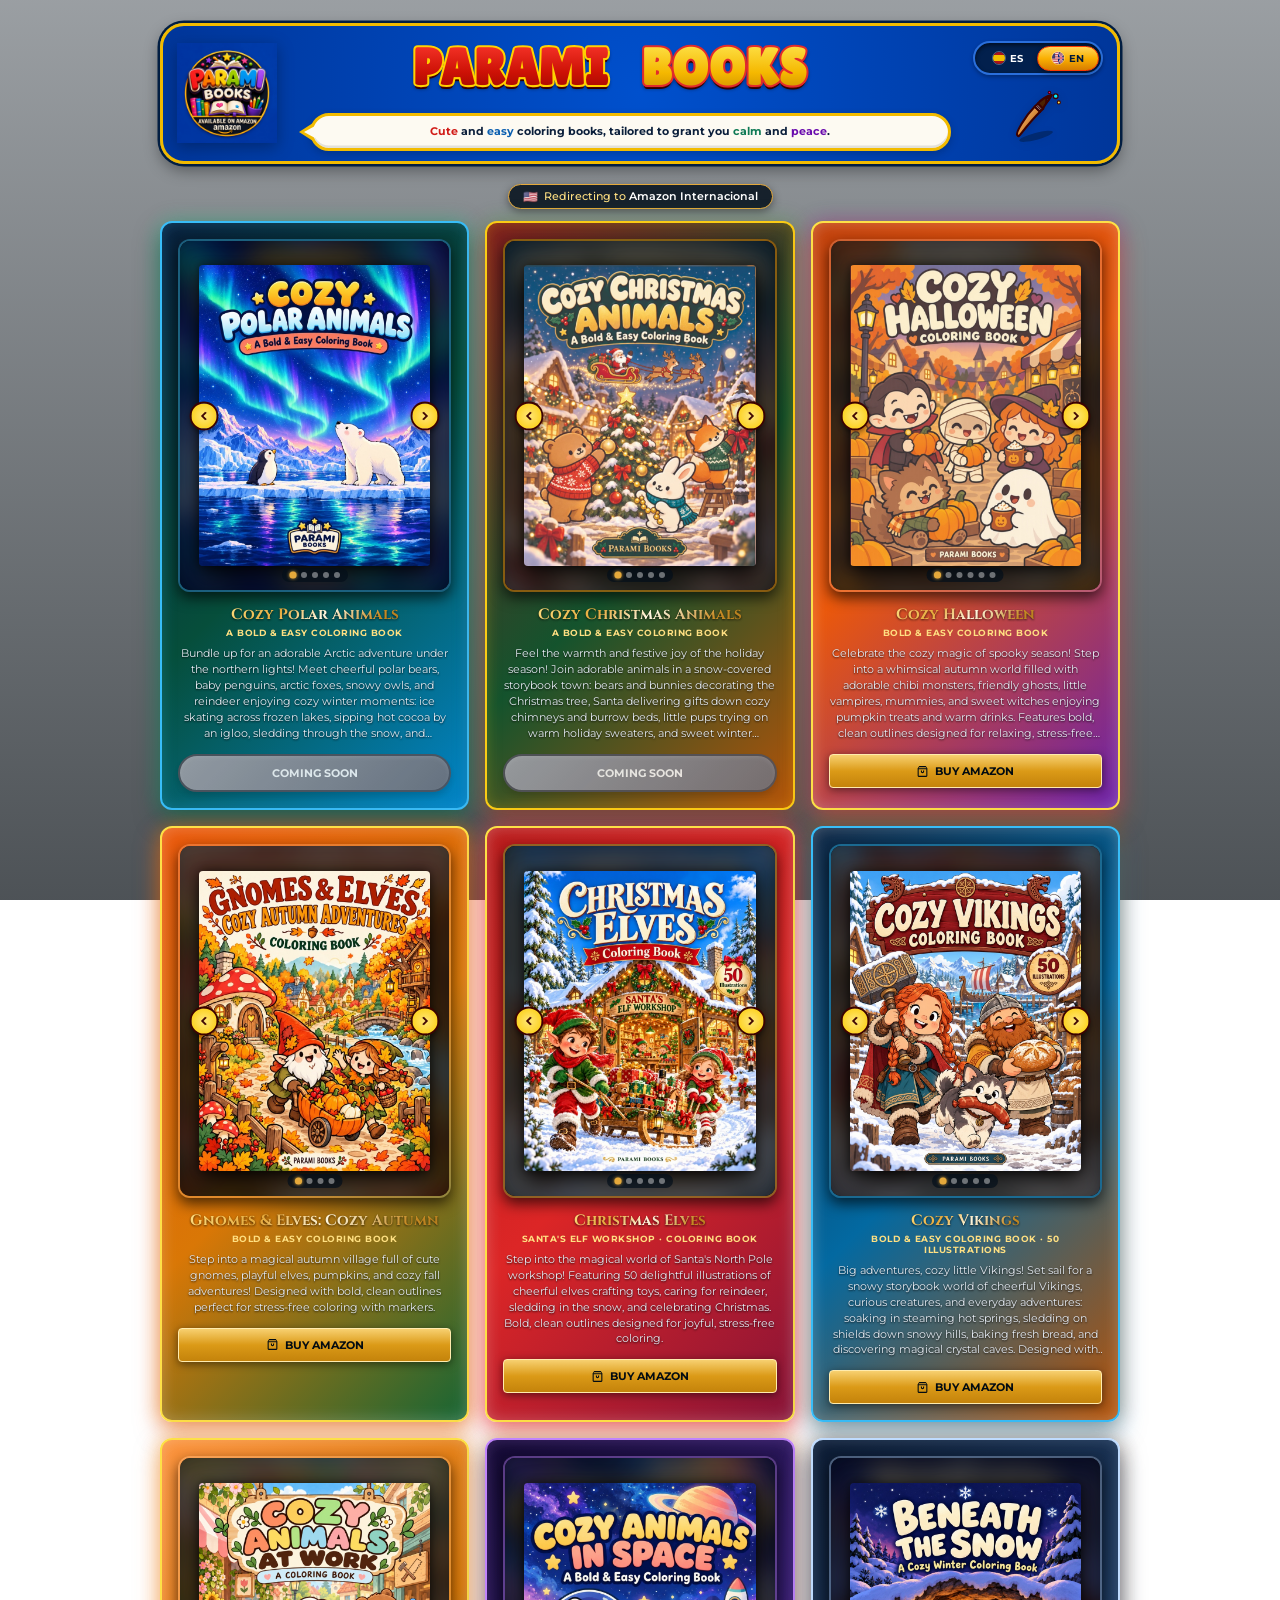
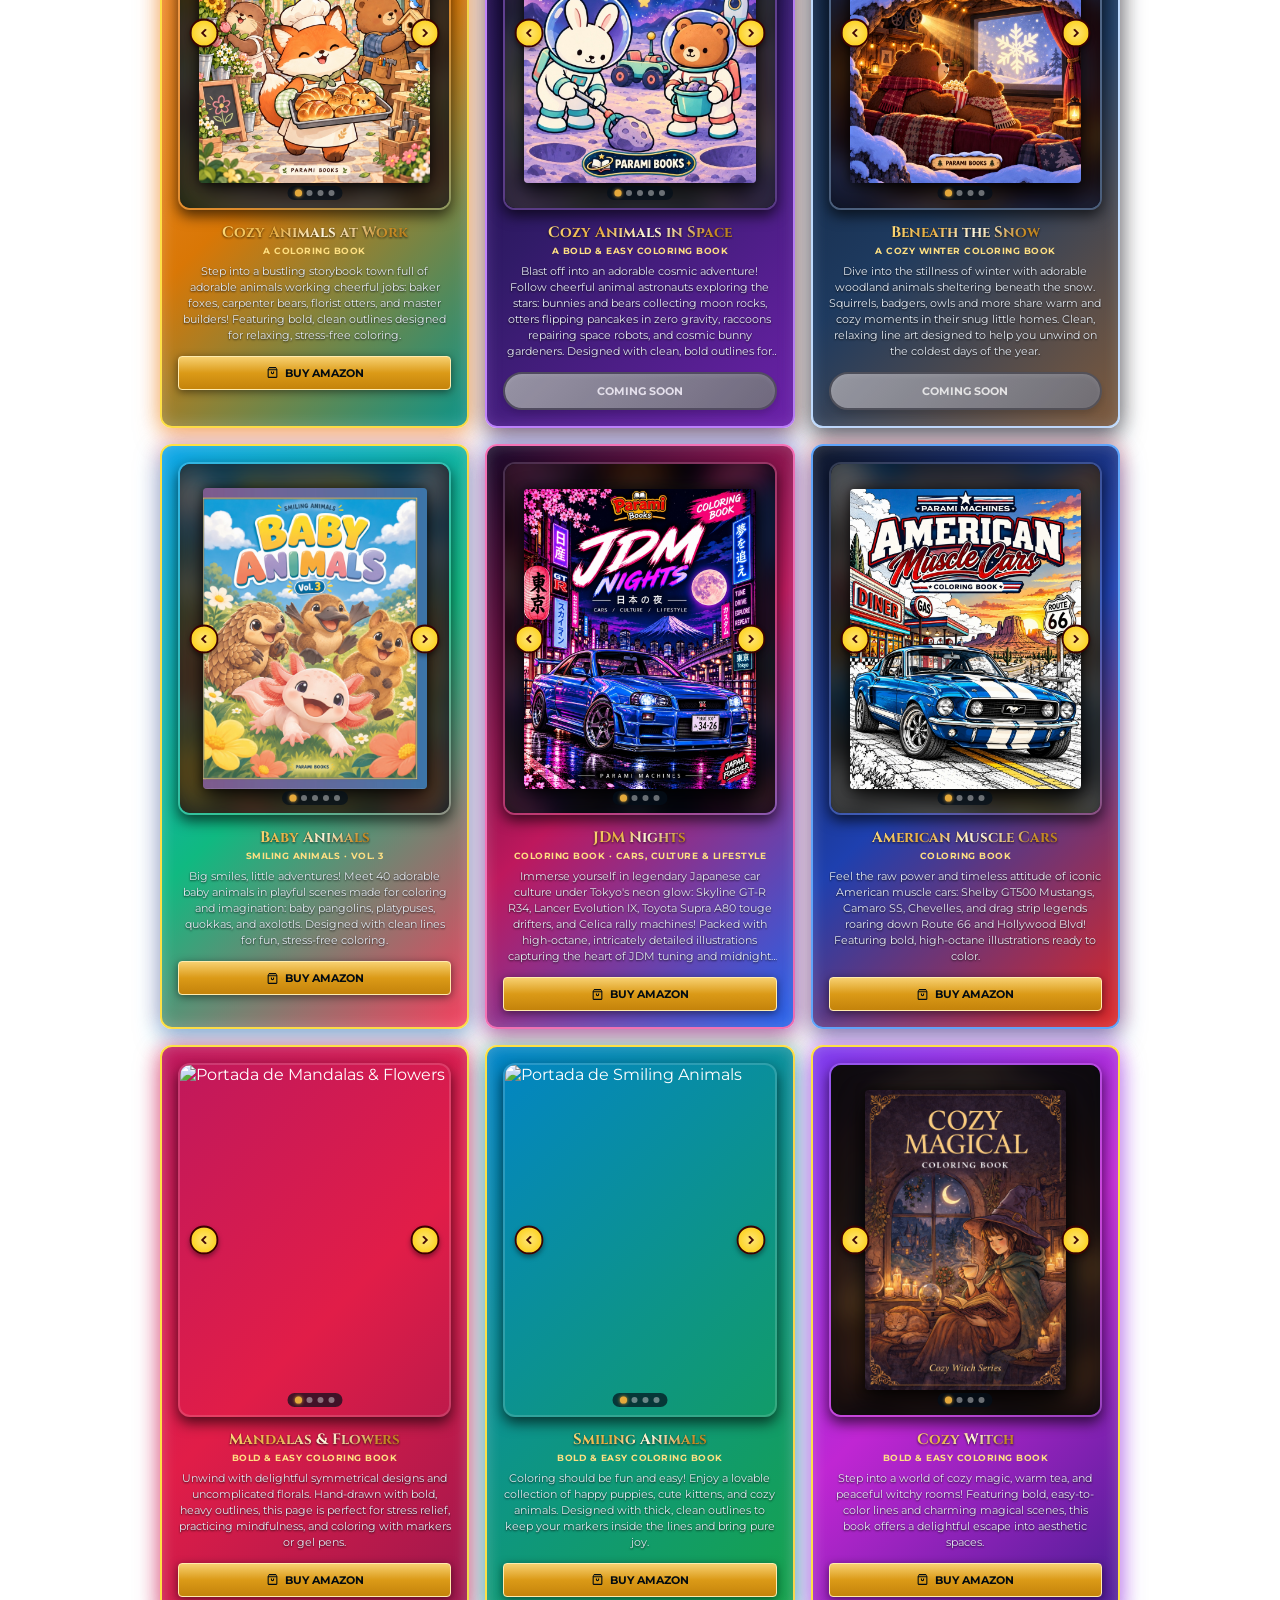
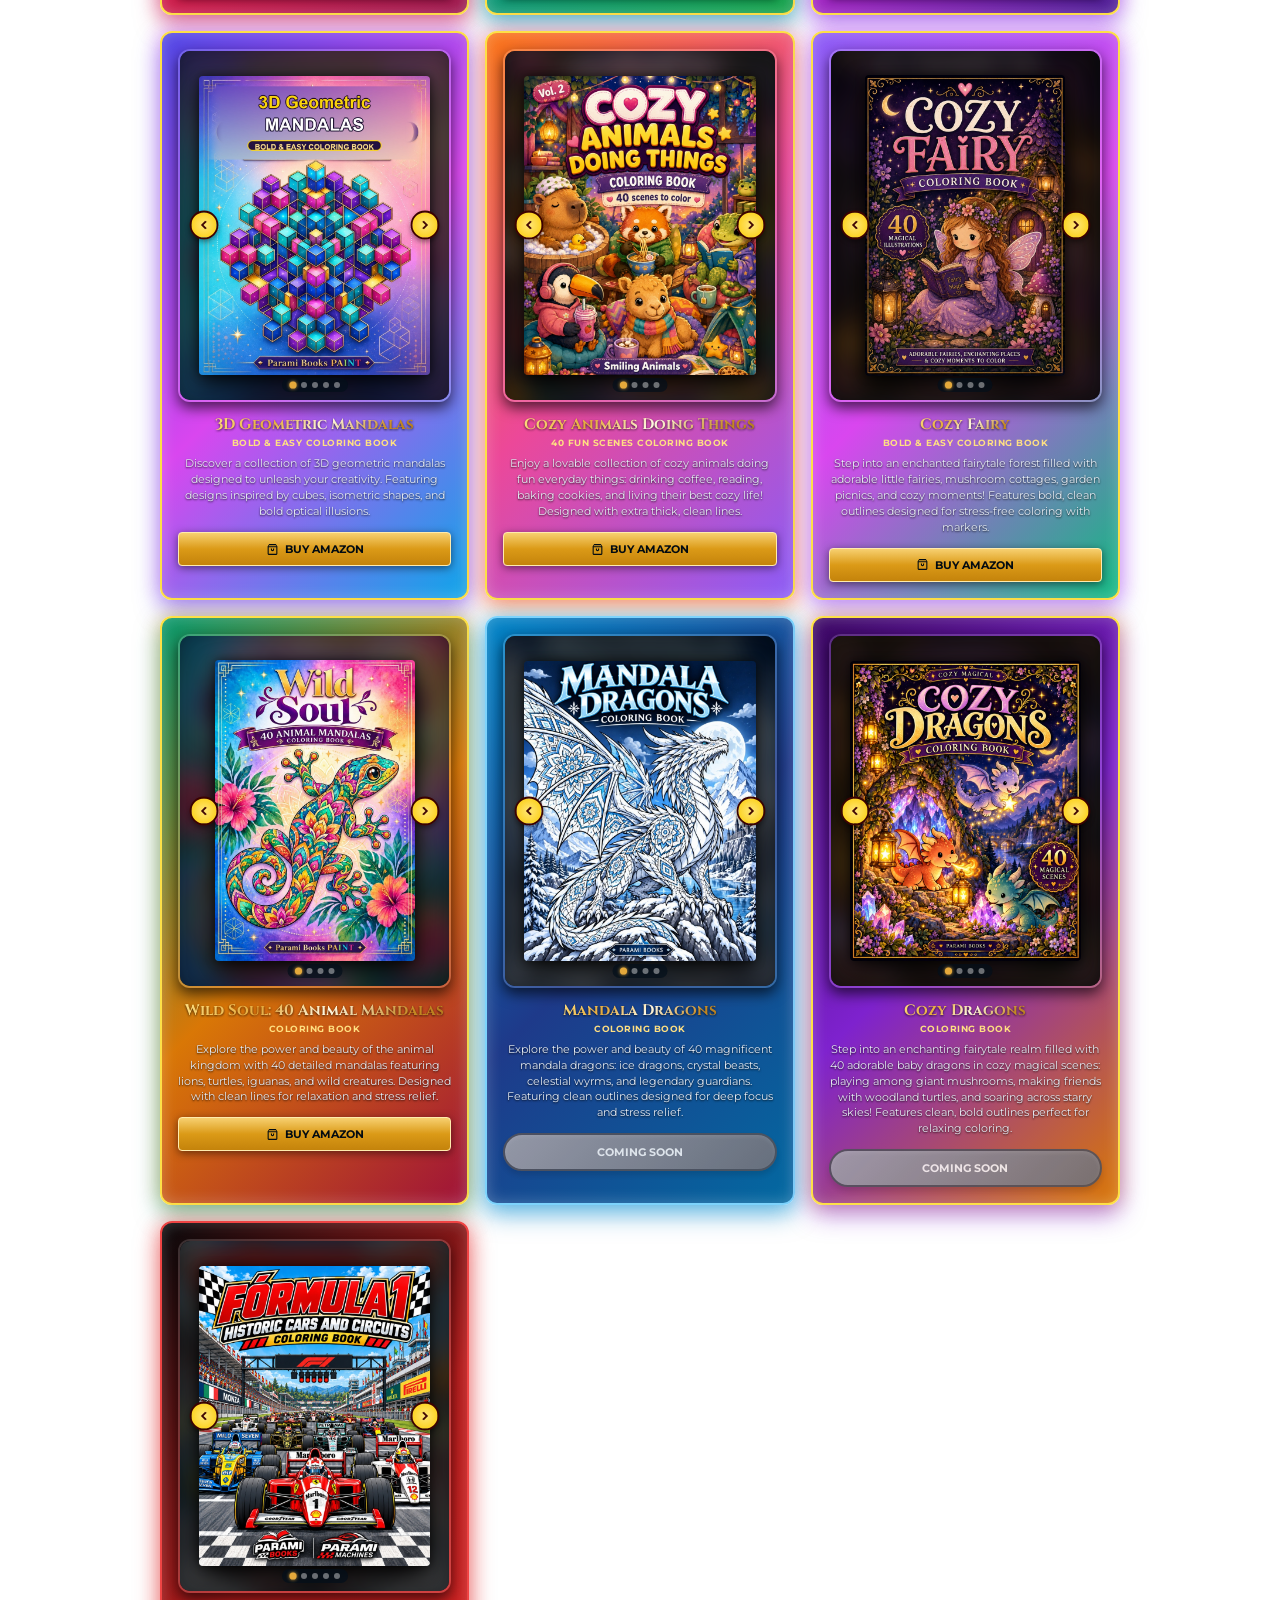
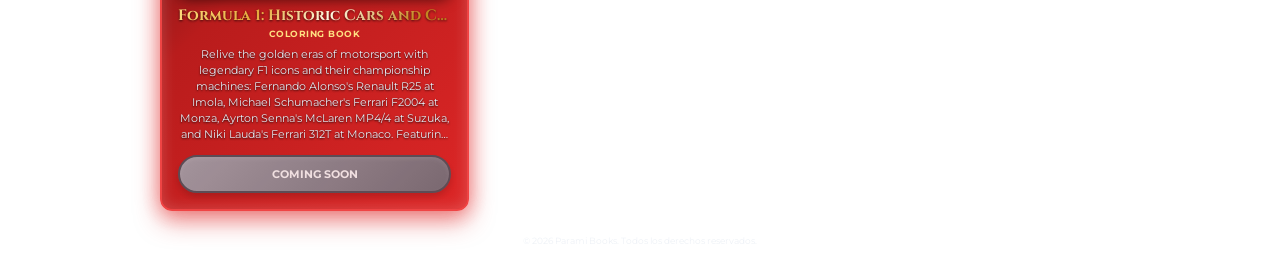
==== commit 69049a44: "Move Beneath the Snow next to Cozy Animals in Space, cache v=49.0" ====
--- a/index.html
+++ b/index.html
@@ -42,7 +42,7 @@
   <link href="https://fonts.googleapis.com/css2?family=Lilita+One&family=Montserrat:wght@300;400;500;600;700&family=Outfit:wght@400;600;800;950&display=swap" rel="stylesheet">
 
   <!-- Estilos base -->
-  <link rel="stylesheet" href="style.css?v=48.0">
+  <link rel="stylesheet" href="style.css?v=49.0">
 </head>
 <body>
   <!-- Definición del degradado de oro usado por los elementos y SVGs de la web -->
@@ -225,8 +225,8 @@
       <p>&copy; <span id="year">2026</span> <span class="js-brand-name">Parami Books</span>. Todos los derechos reservados.</p>
     </footer>
   </div>
-  <script src="config.js?v=48.0"></script>
-  <script src="script.js?v=48.0"></script>
+  <script src="config.js?v=49.0"></script>
+  <script src="script.js?v=49.0"></script>
   <script>
     document.getElementById("year").textContent = new Date().getFullYear();
   </script>
@@ -240,3 +240,4 @@
 
 
 
+
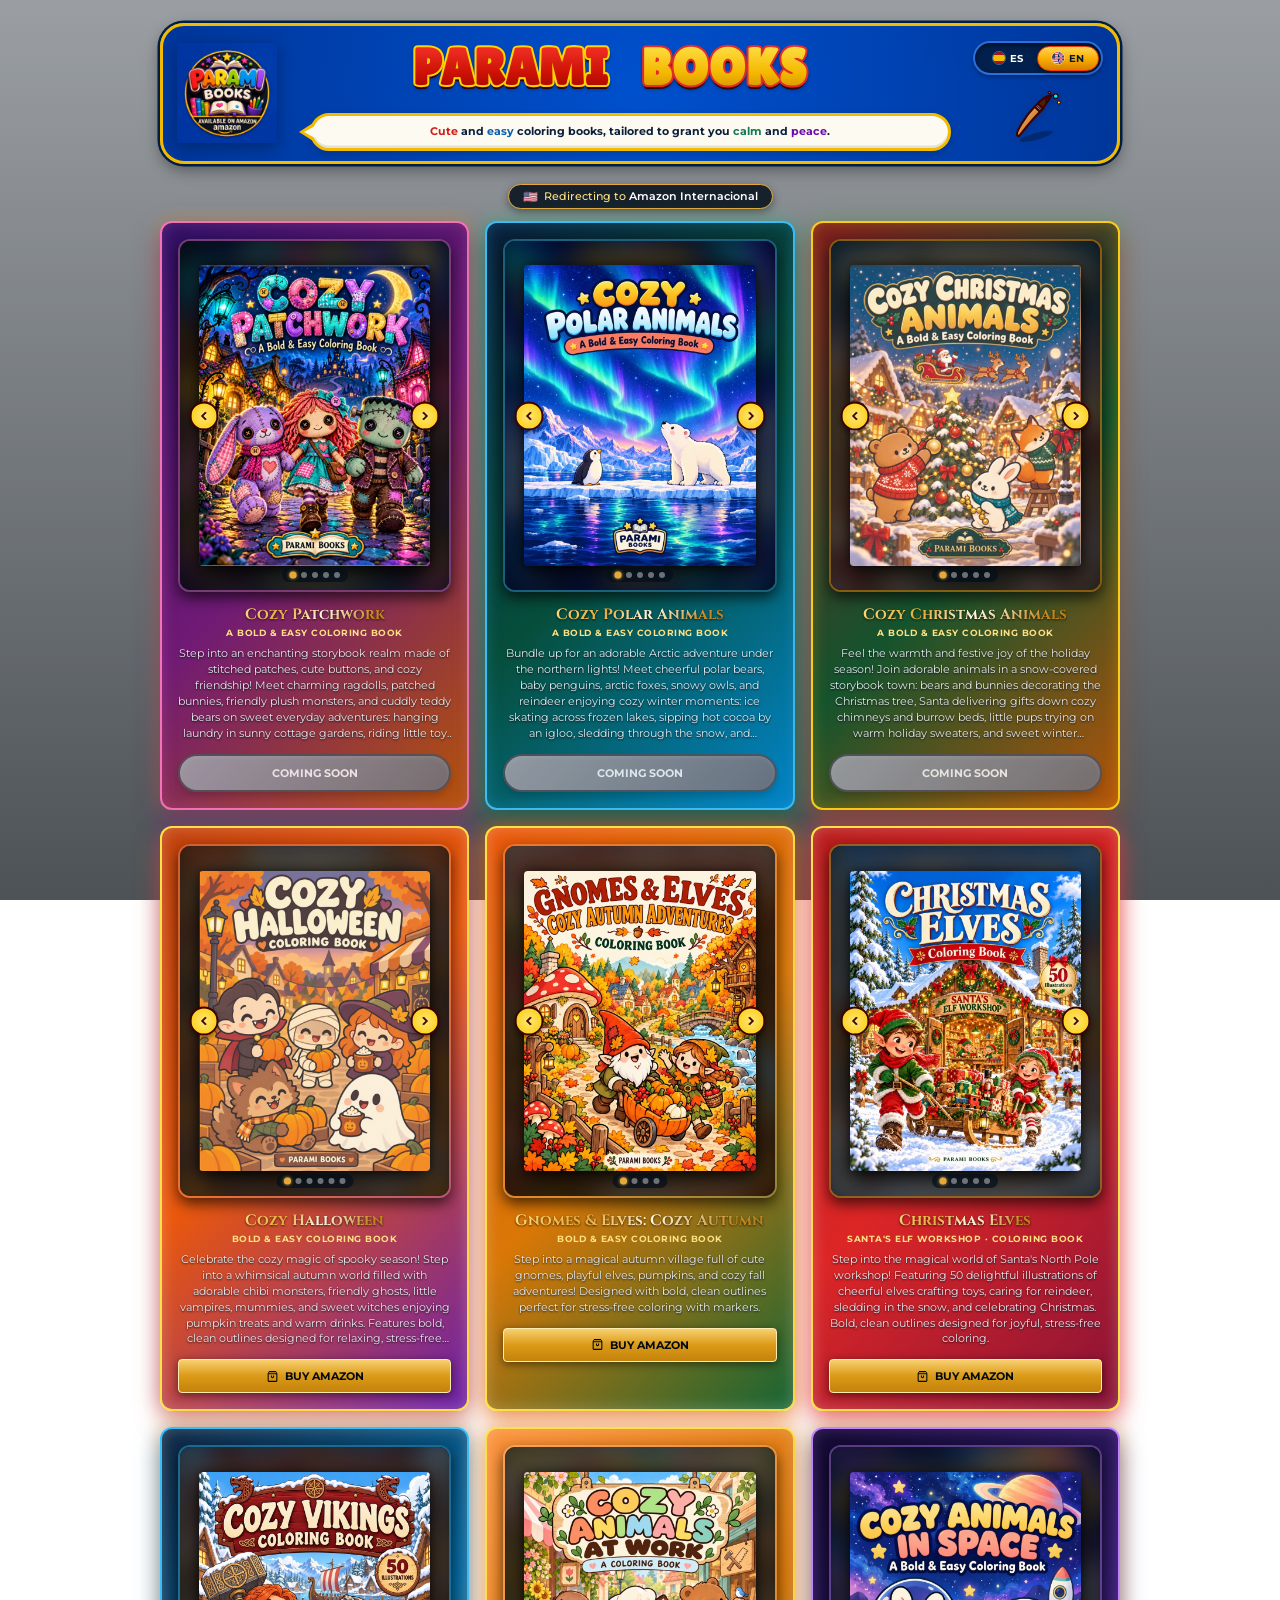
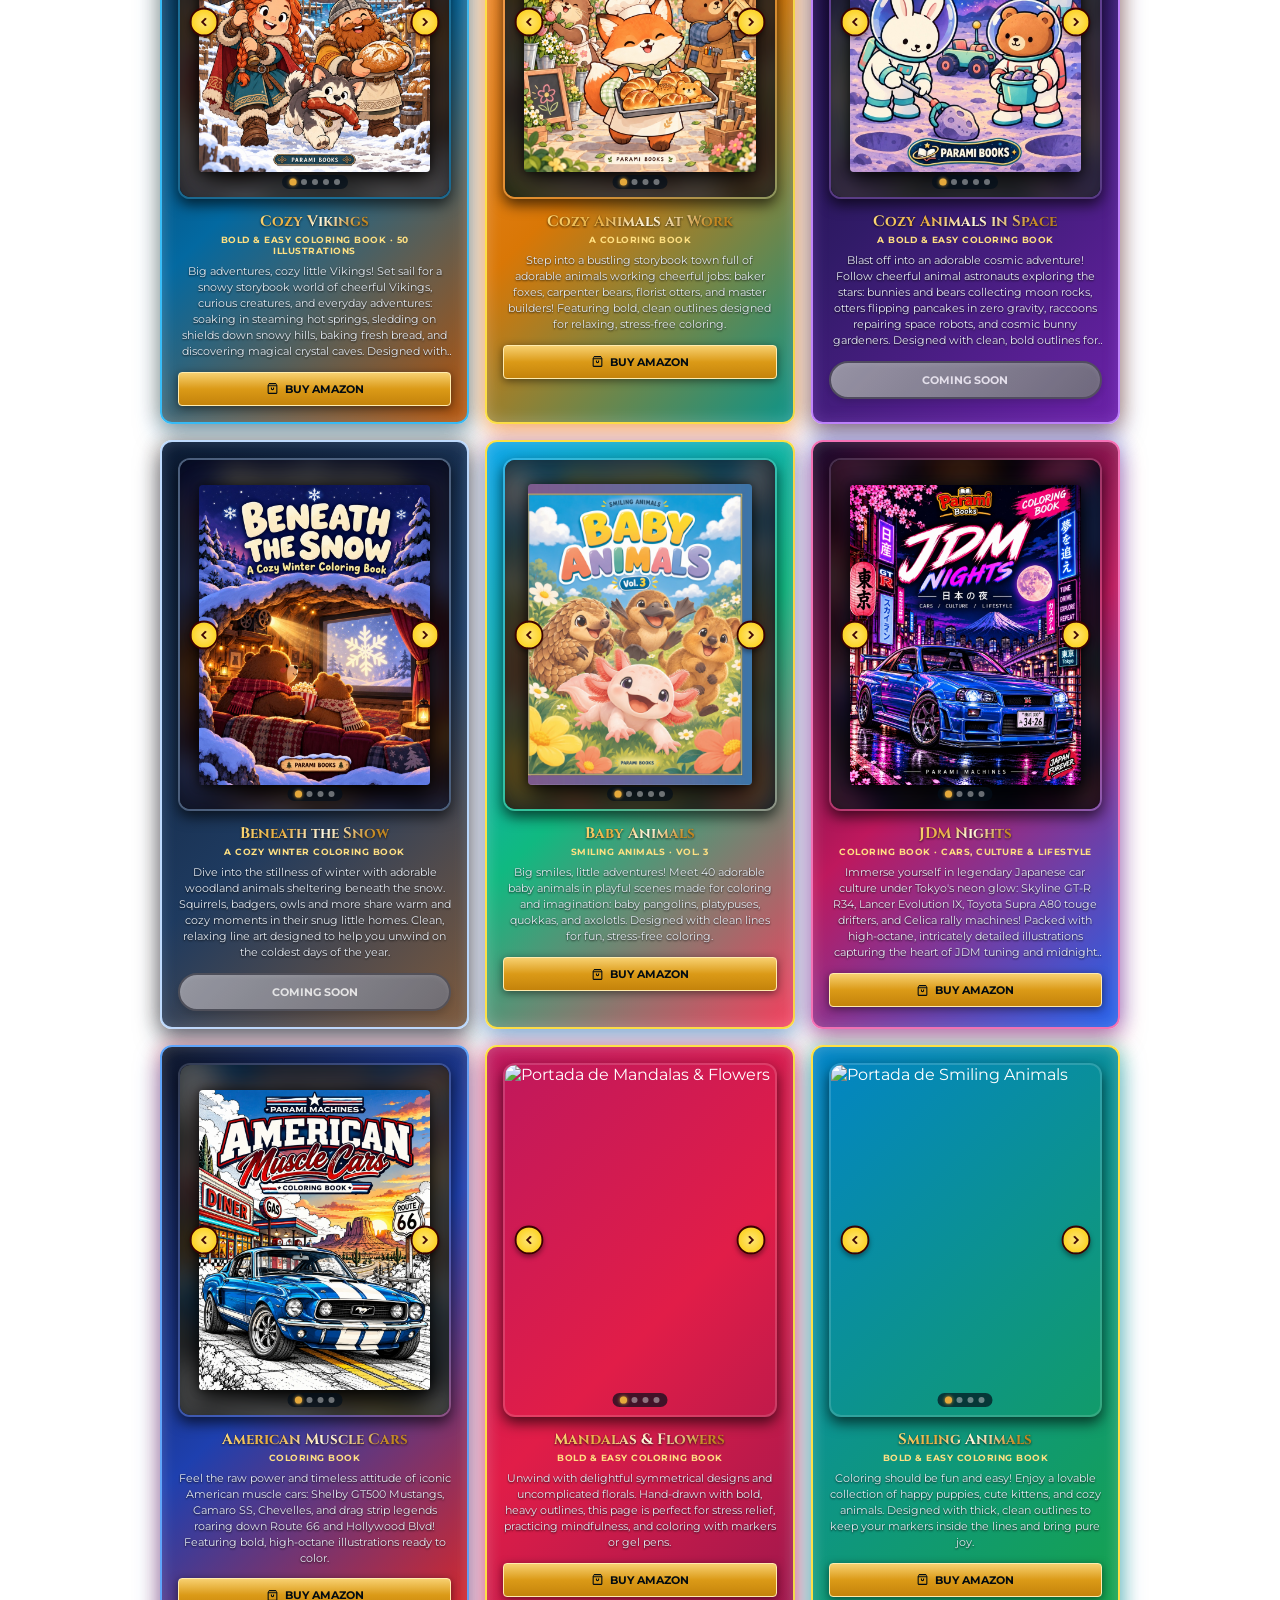
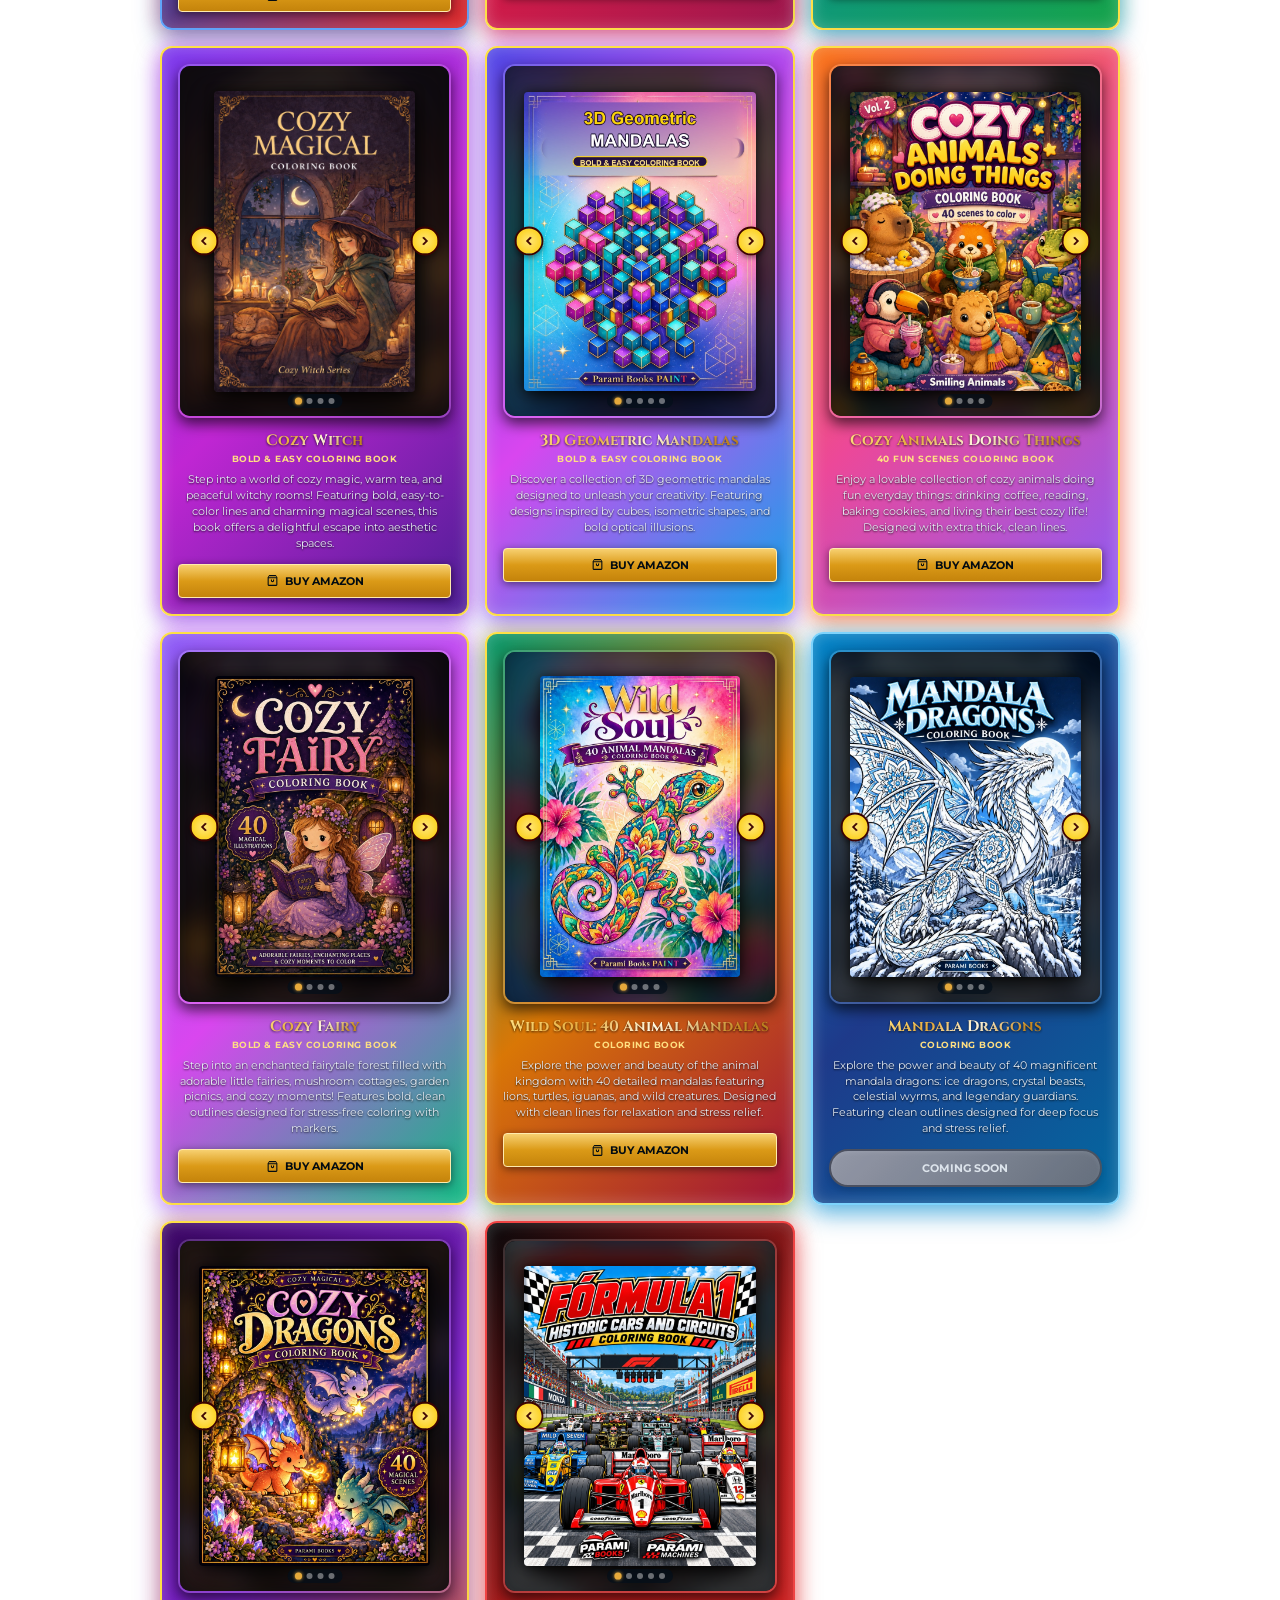
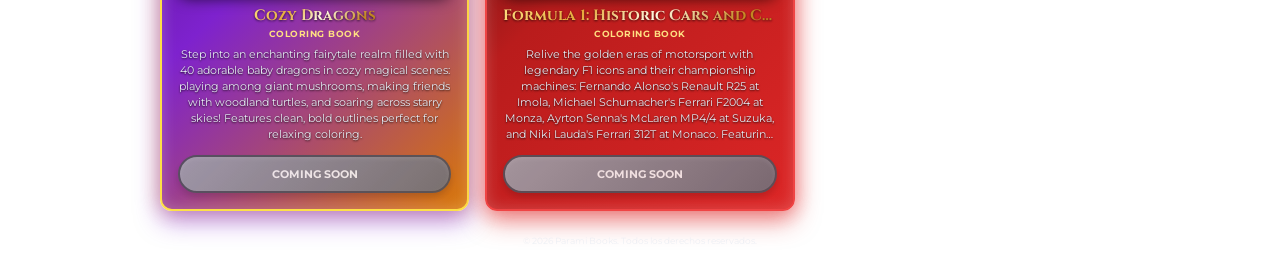
==== commit ba70ad66: "Add Cozy Patchwork (coming soon) with whimsical ragdoll theme, cache v=50.0" ====
--- a/index.html
+++ b/index.html
@@ -42,7 +42,7 @@
   <link href="https://fonts.googleapis.com/css2?family=Lilita+One&family=Montserrat:wght@300;400;500;600;700&family=Outfit:wght@400;600;800;950&display=swap" rel="stylesheet">
 
   <!-- Estilos base -->
-  <link rel="stylesheet" href="style.css?v=49.0">
+  <link rel="stylesheet" href="style.css?v=50.0">
 </head>
 <body>
   <!-- Definición del degradado de oro usado por los elementos y SVGs de la web -->
@@ -225,8 +225,8 @@
       <p>&copy; <span id="year">2026</span> <span class="js-brand-name">Parami Books</span>. Todos los derechos reservados.</p>
     </footer>
   </div>
-  <script src="config.js?v=49.0"></script>
-  <script src="script.js?v=49.0"></script>
+  <script src="config.js?v=50.0"></script>
+  <script src="script.js?v=50.0"></script>
   <script>
     document.getElementById("year").textContent = new Date().getFullYear();
   </script>
@@ -241,3 +241,4 @@
 
 
 
+
--- a/style.css
+++ b/style.css
@@ -766,6 +766,27 @@
   border: 2px solid rgba(250, 204, 21, 0.4);
 }
 
+
+/* 21. Cozy Patchwork: Mundo de Retales / Violeta Mágico, Rosa Puntada y Oro Botón */
+.book-card-cozy-patchwork {
+  background: linear-gradient(135deg, #2e1065 0%, #701a75 50%, #b45309 100%);
+  border: 2px solid #f472b6;
+  box-shadow: 
+    0 10px 24px rgba(112, 26, 117, 0.55), 
+    inset 0 0 15px rgba(244, 114, 182, 0.25), 
+    0 0 20px rgba(245, 158, 11, 0.4);
+}
+.book-card-cozy-patchwork:hover {
+  box-shadow: 
+    0 14px 28px rgba(147, 51, 234, 0.75), 
+    inset 0 0 18px rgba(244, 114, 182, 0.35), 
+    0 0 26px rgba(244, 114, 182, 0.6);
+}
+.book-card-cozy-patchwork .book-cover-container {
+  background: radial-gradient(circle, #4a044e 0%, #1e1b4b 100%);
+  border: 2px solid rgba(244, 114, 182, 0.4);
+}
+
 /* Contenedor de Portadas con Relación de Aspecto Vertical y Carrusel */
 .book-cover-container {
   width: 100%;
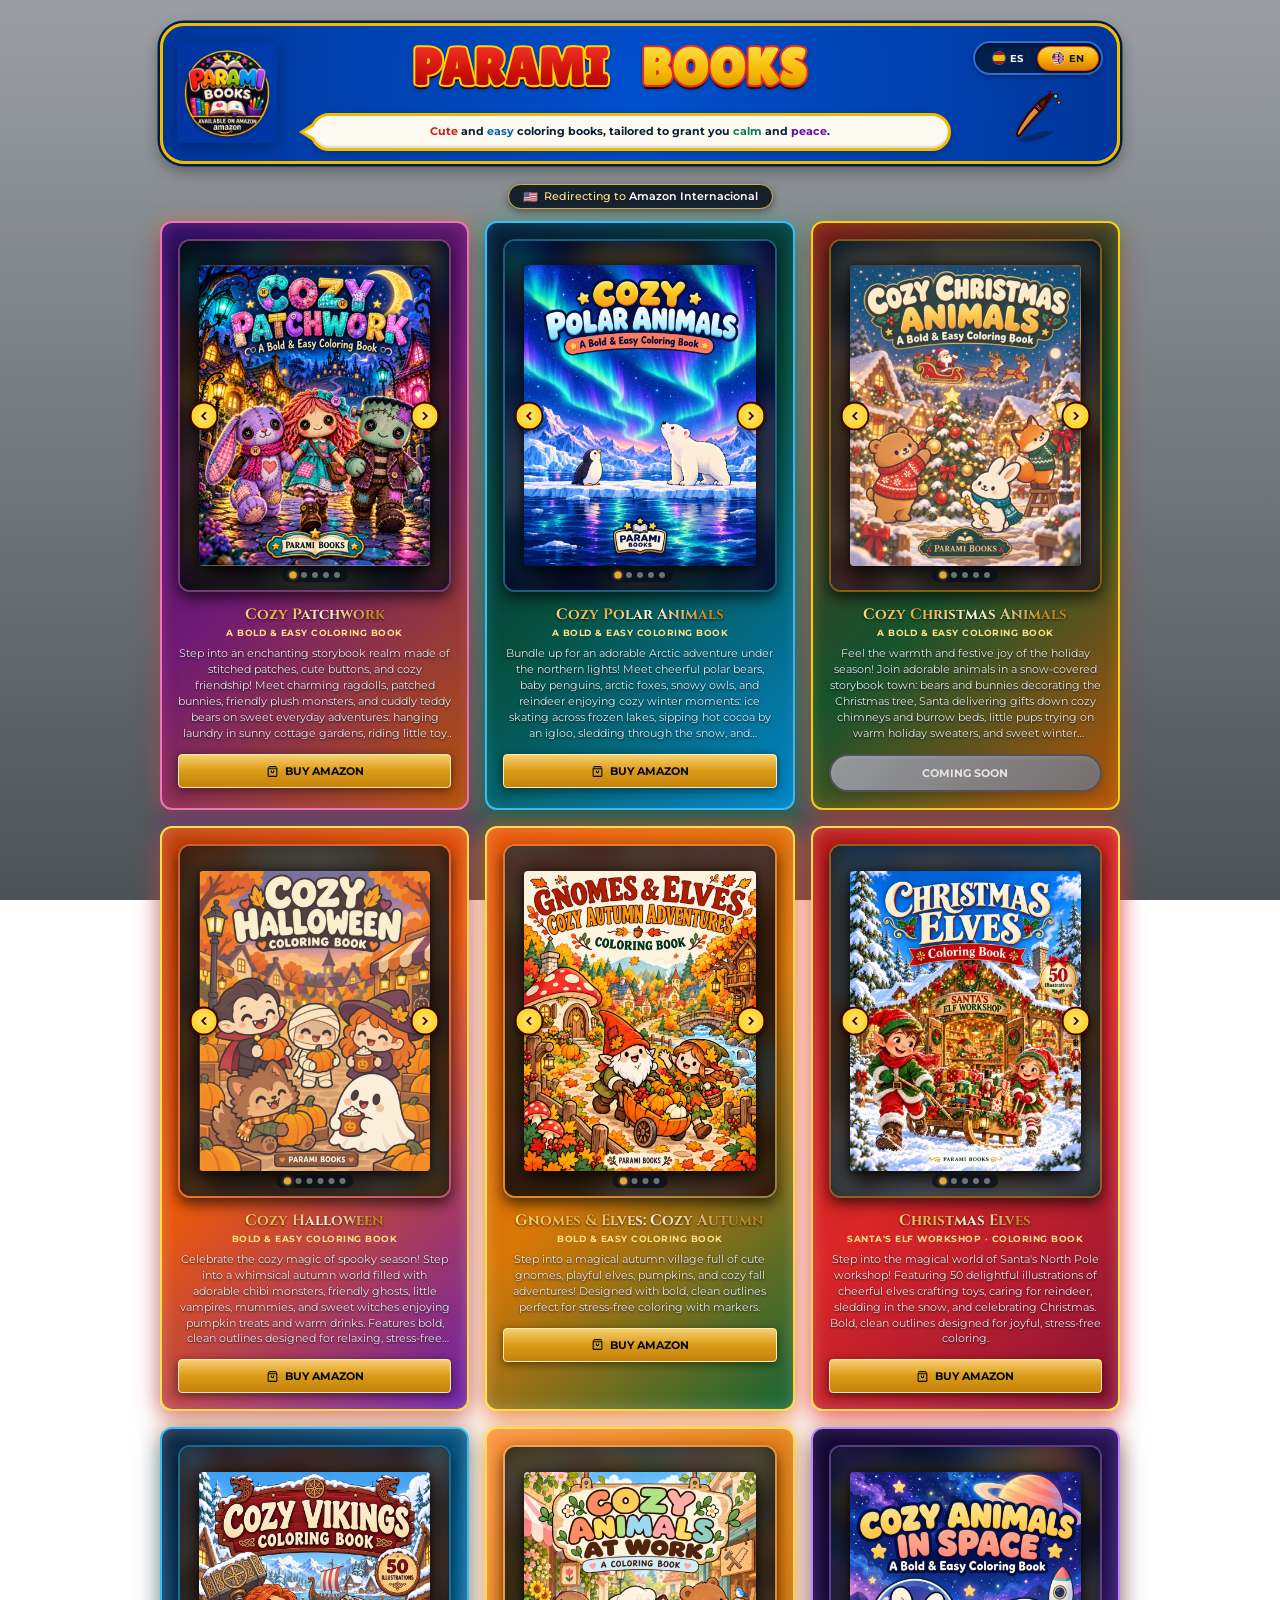
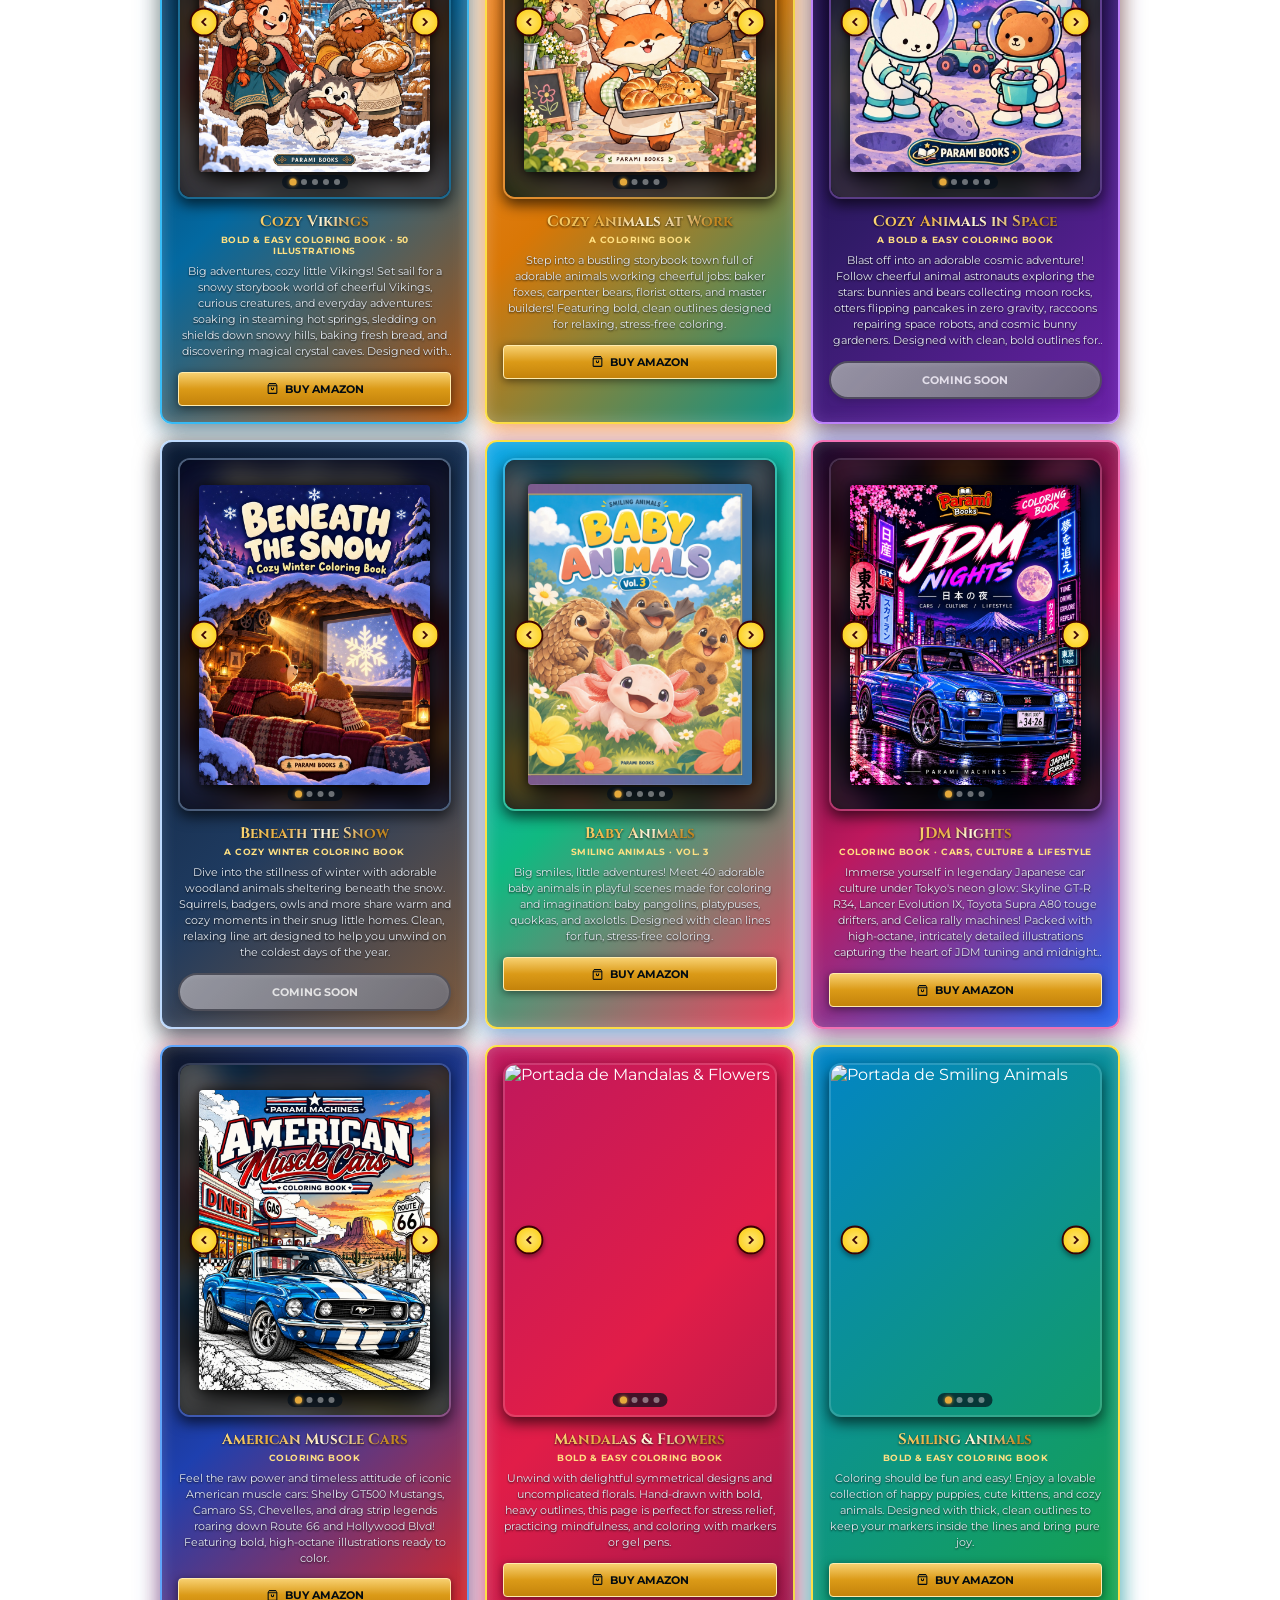
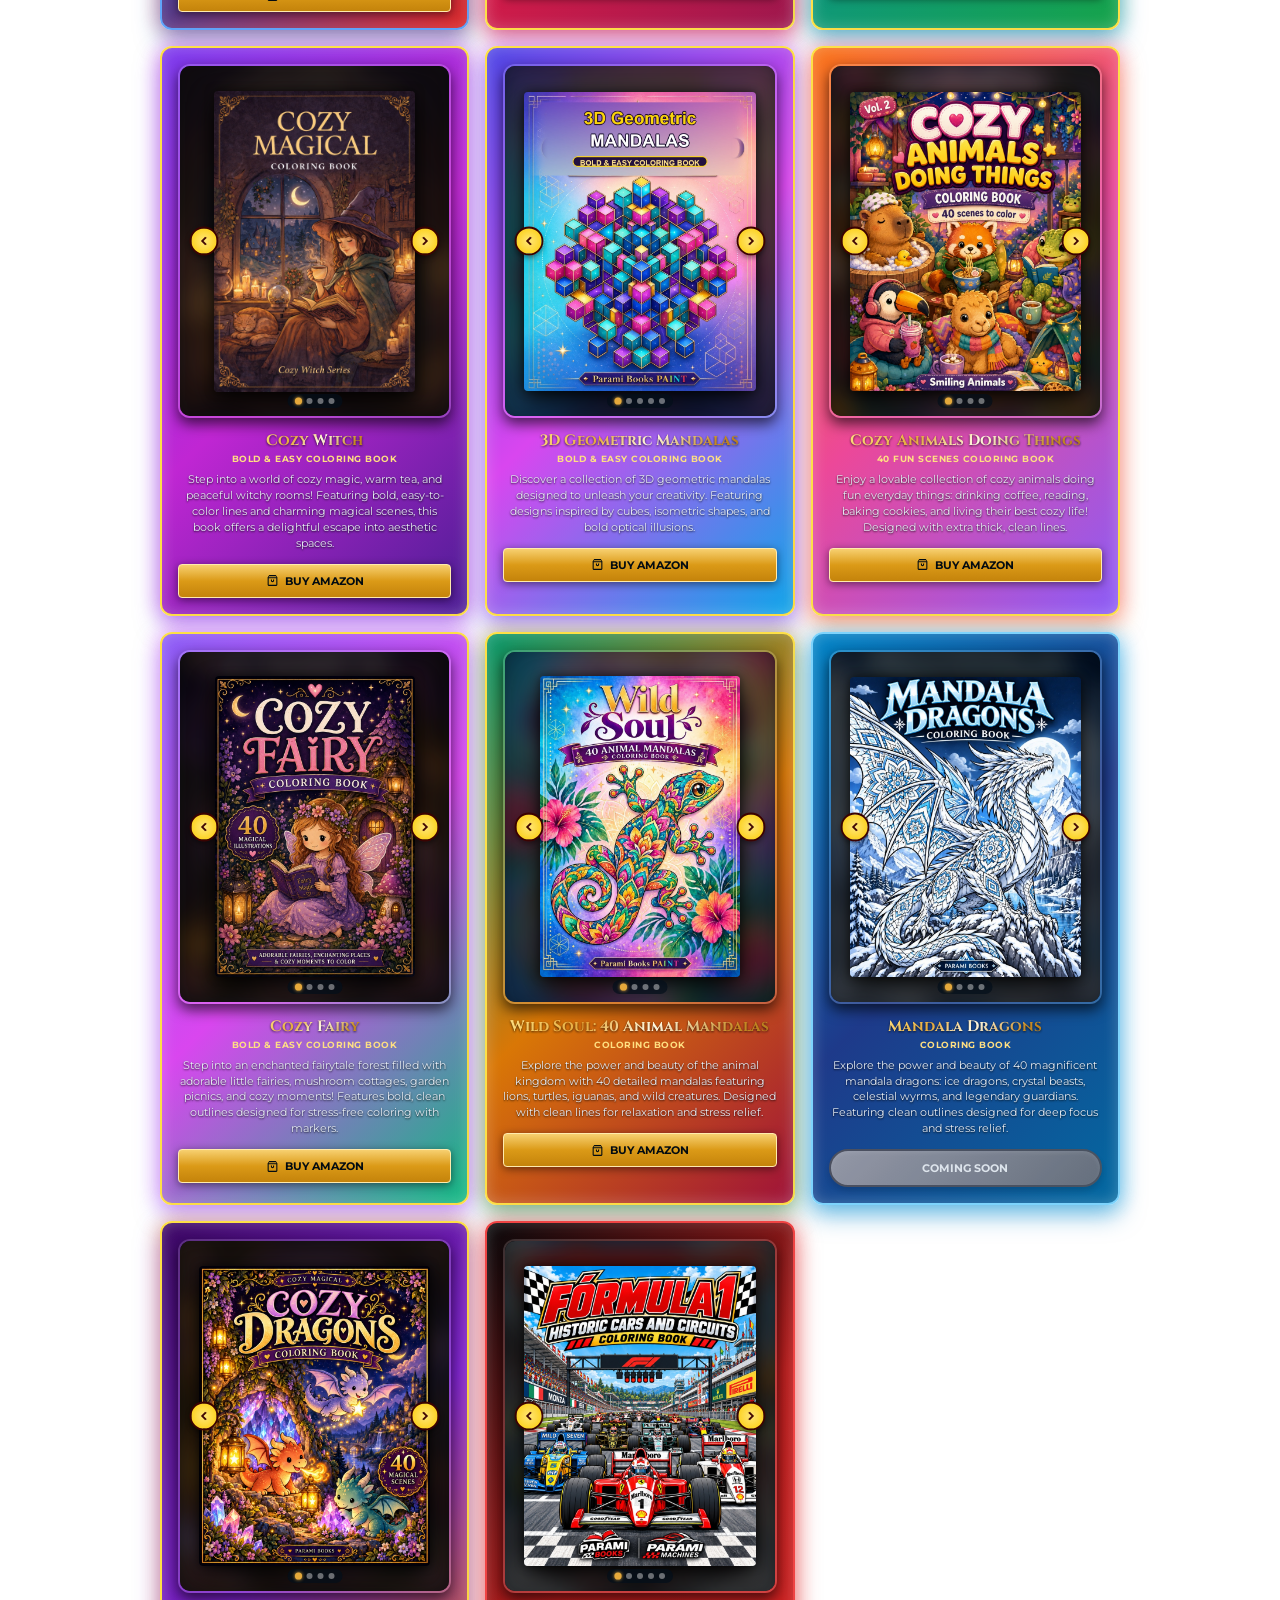
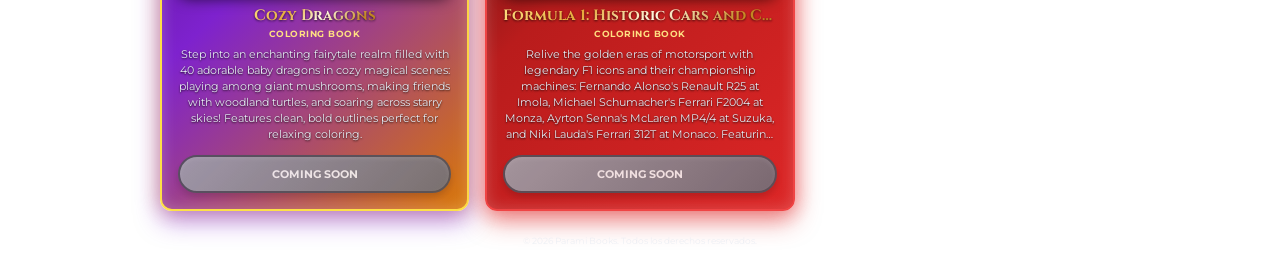
==== commit 75584a42: "Activate Cozy Polar Animals (ASIN B0HQ1T5RPJ) and Cozy Patchwork (ASIN B0HPZCBV1D), cache v=51.0" ====
--- a/index.html
+++ b/index.html
@@ -42,7 +42,7 @@
   <link href="https://fonts.googleapis.com/css2?family=Lilita+One&family=Montserrat:wght@300;400;500;600;700&family=Outfit:wght@400;600;800;950&display=swap" rel="stylesheet">
 
   <!-- Estilos base -->
-  <link rel="stylesheet" href="style.css?v=50.0">
+  <link rel="stylesheet" href="style.css?v=51.0">
 </head>
 <body>
   <!-- Definición del degradado de oro usado por los elementos y SVGs de la web -->
@@ -225,8 +225,8 @@
       <p>&copy; <span id="year">2026</span> <span class="js-brand-name">Parami Books</span>. Todos los derechos reservados.</p>
     </footer>
   </div>
-  <script src="config.js?v=50.0"></script>
-  <script src="script.js?v=50.0"></script>
+  <script src="config.js?v=51.0"></script>
+  <script src="script.js?v=51.0"></script>
   <script>
     document.getElementById("year").textContent = new Date().getFullYear();
   </script>
@@ -242,3 +242,4 @@
 
 
 
+
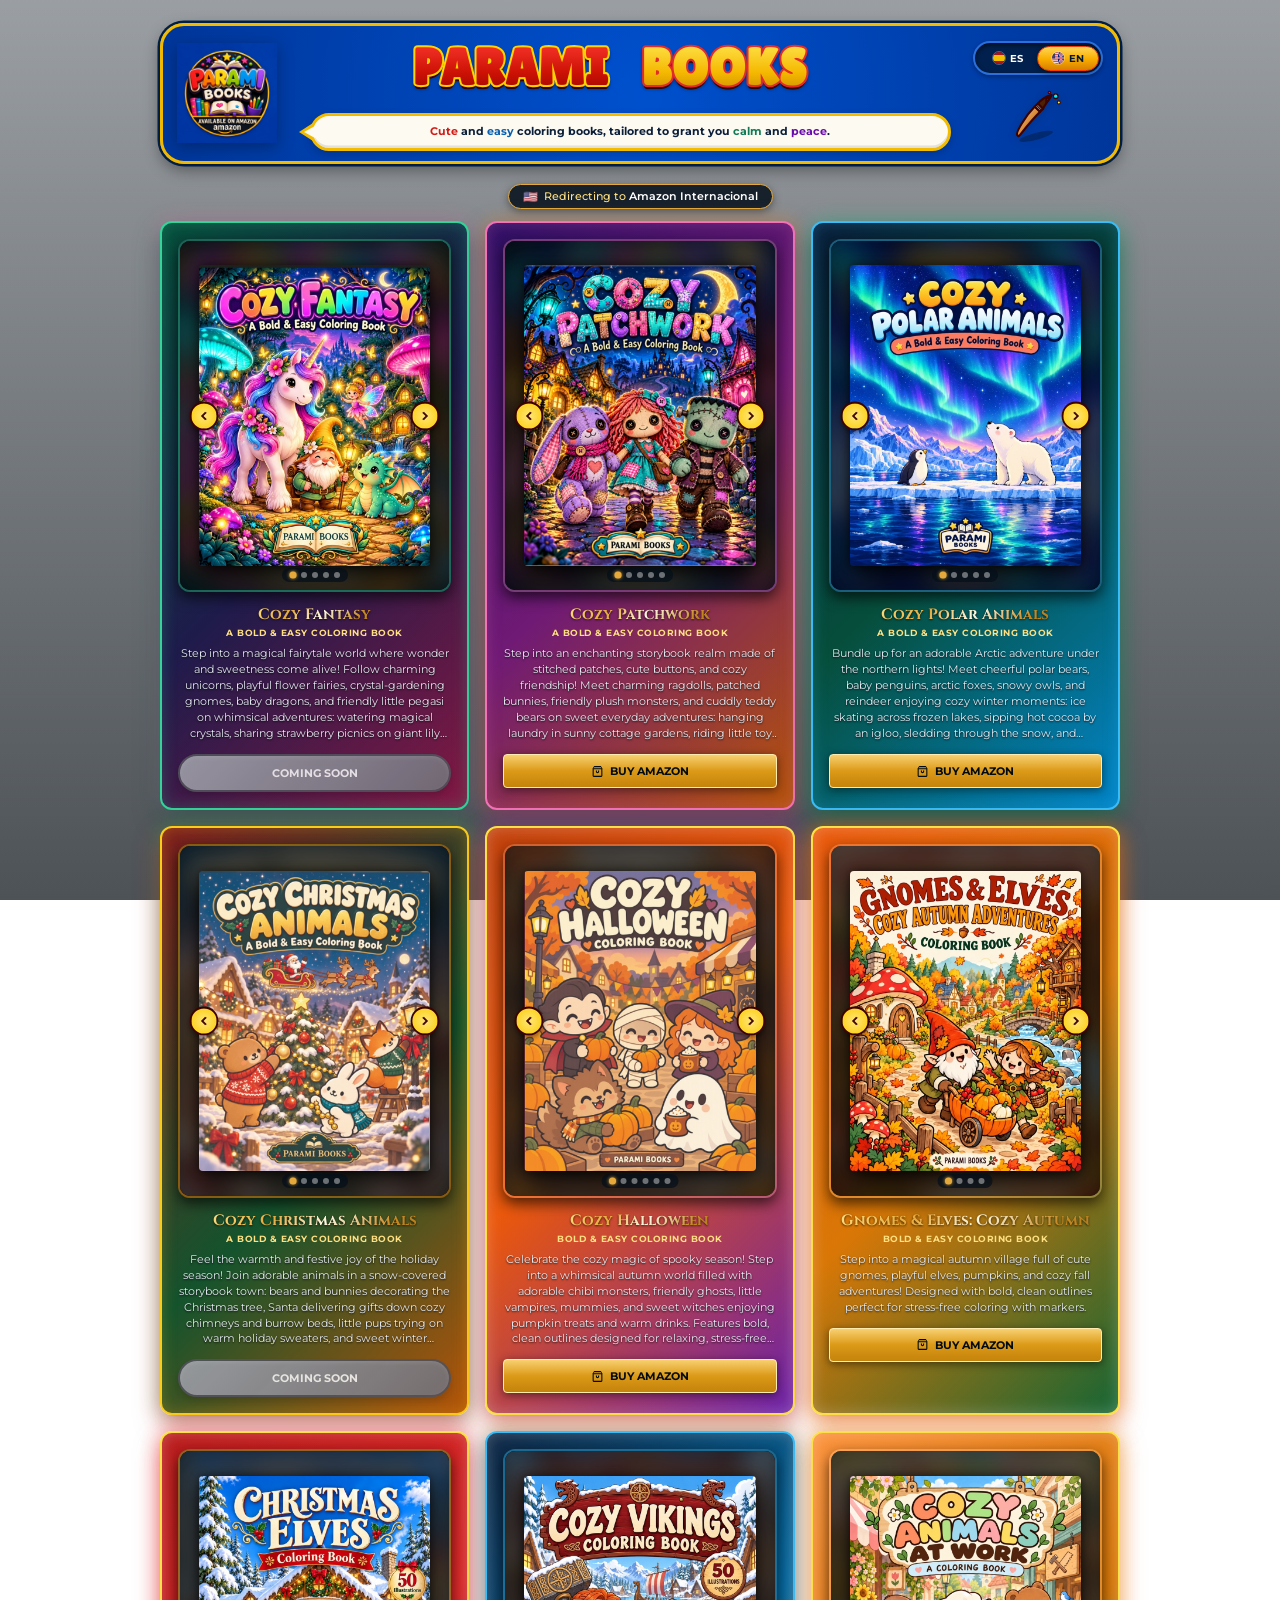
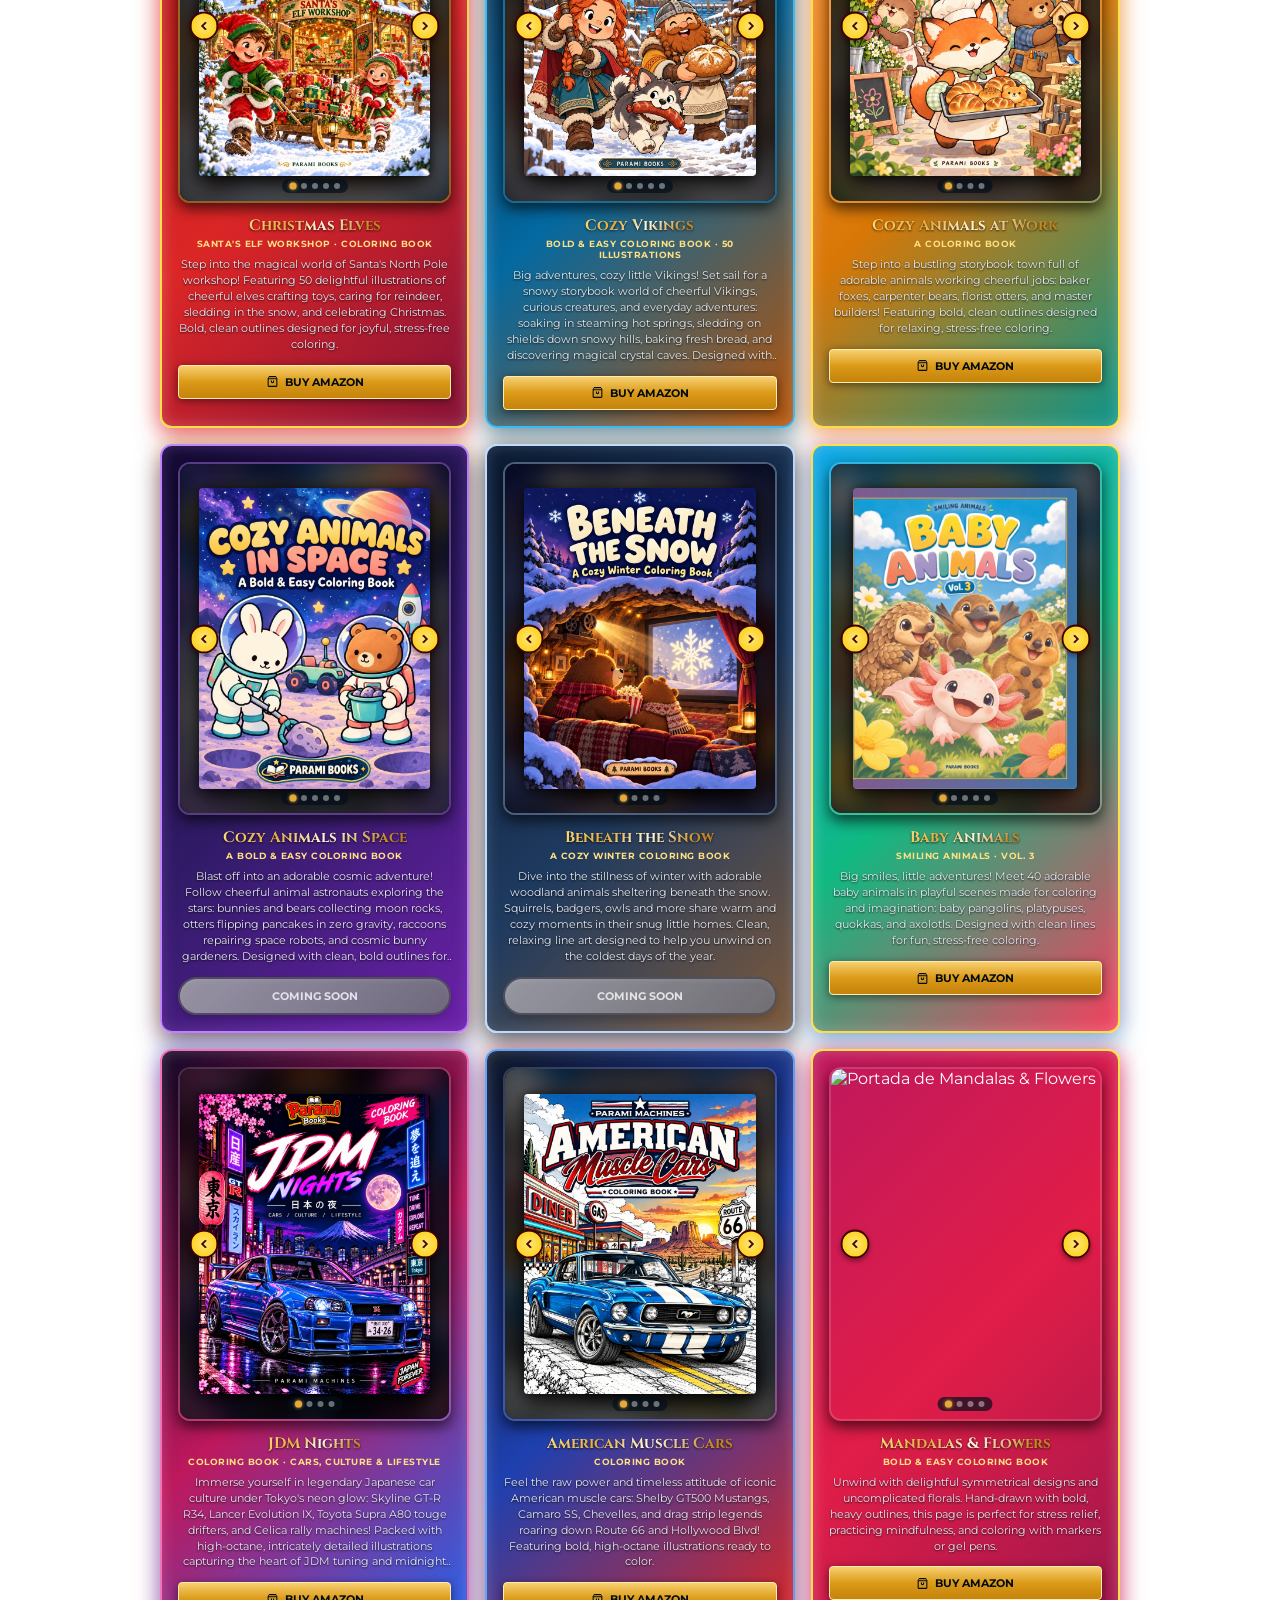
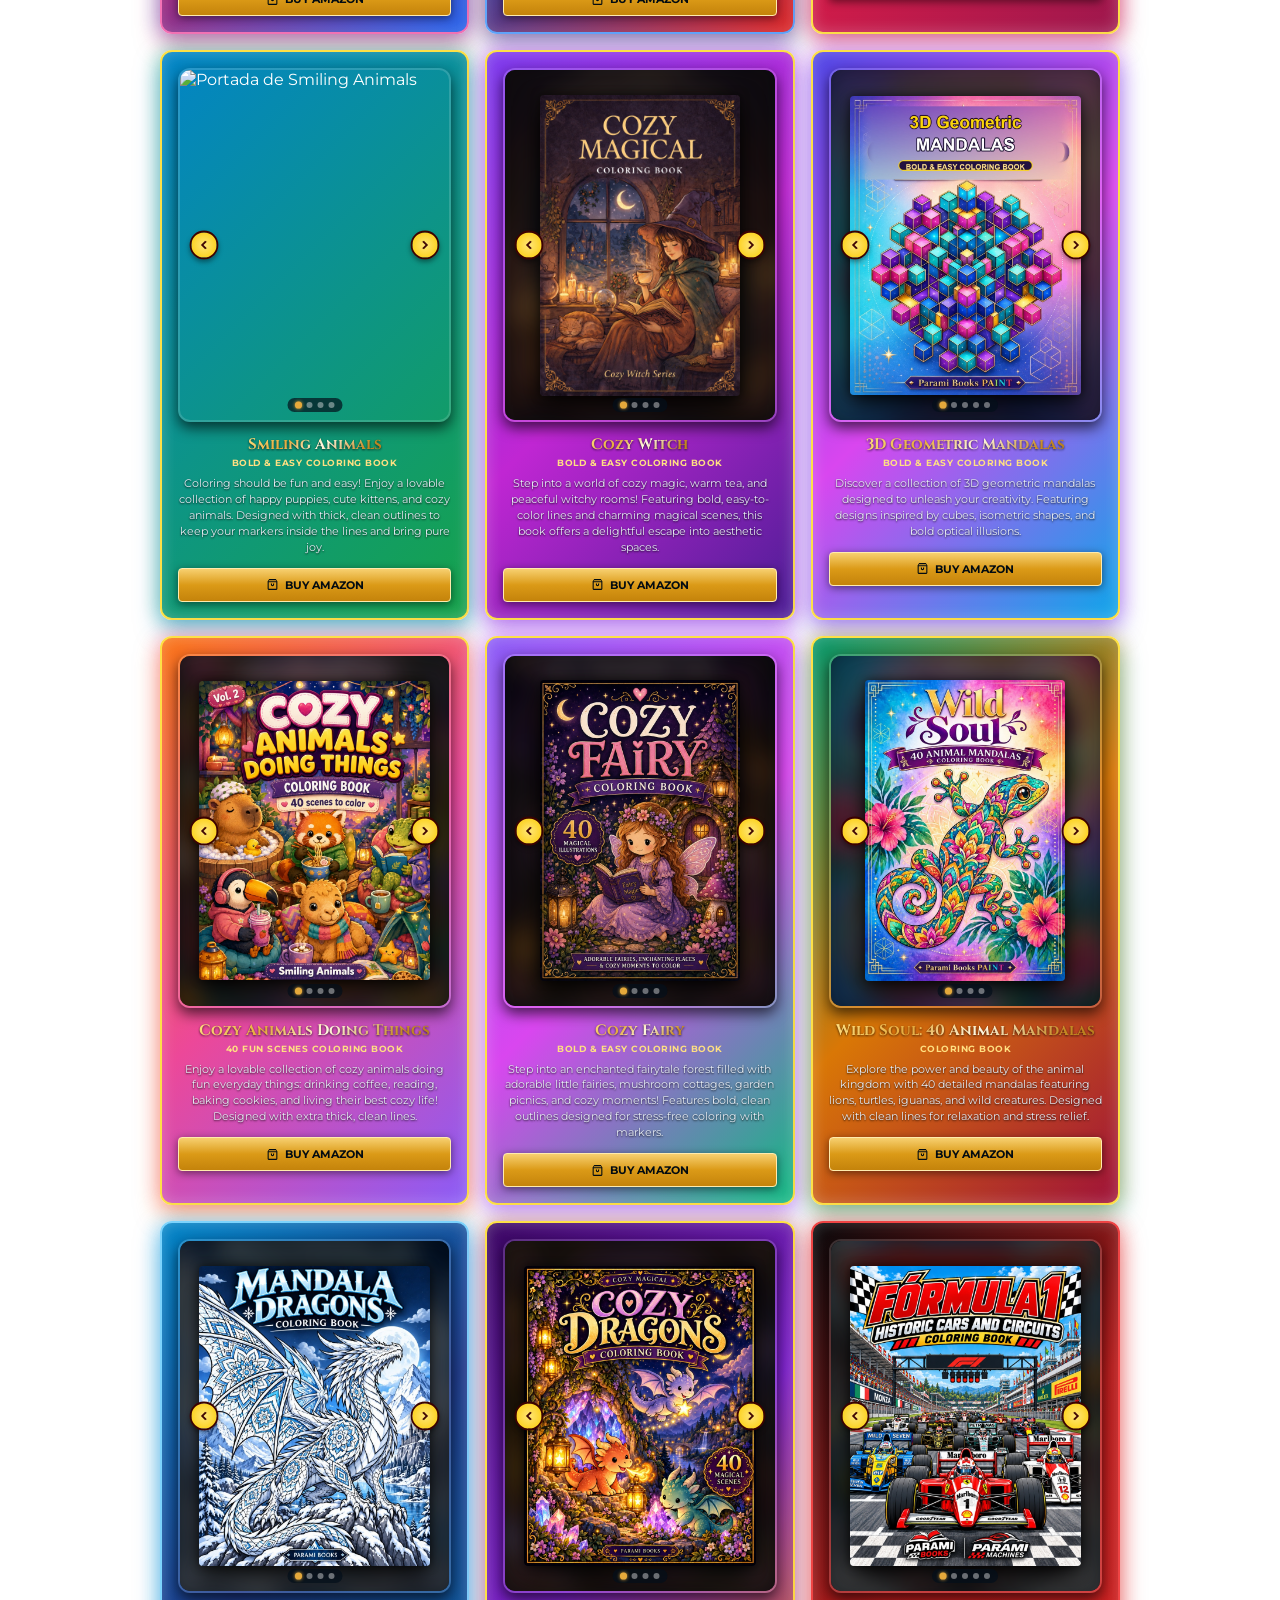
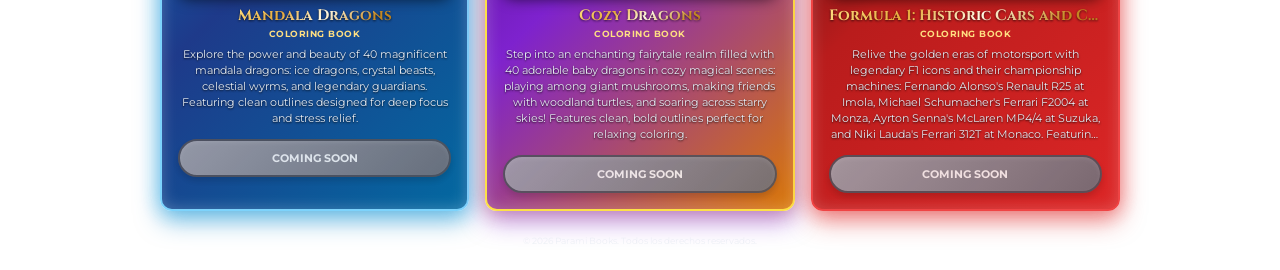
==== commit ed1286e9: "Add Cozy Fantasy (coming soon) with magical enchanted forest theme, cache v=52.0" ====
--- a/index.html
+++ b/index.html
@@ -42,7 +42,7 @@
   <link href="https://fonts.googleapis.com/css2?family=Lilita+One&family=Montserrat:wght@300;400;500;600;700&family=Outfit:wght@400;600;800;950&display=swap" rel="stylesheet">
 
   <!-- Estilos base -->
-  <link rel="stylesheet" href="style.css?v=51.0">
+  <link rel="stylesheet" href="style.css?v=52.0">
 </head>
 <body>
   <!-- Definición del degradado de oro usado por los elementos y SVGs de la web -->
@@ -225,8 +225,8 @@
       <p>&copy; <span id="year">2026</span> <span class="js-brand-name">Parami Books</span>. Todos los derechos reservados.</p>
     </footer>
   </div>
-  <script src="config.js?v=51.0"></script>
-  <script src="script.js?v=51.0"></script>
+  <script src="config.js?v=52.0"></script>
+  <script src="script.js?v=52.0"></script>
   <script>
     document.getElementById("year").textContent = new Date().getFullYear();
   </script>
@@ -243,3 +243,4 @@
 
 
 
+
--- a/style.css
+++ b/style.css
@@ -787,6 +787,27 @@
   border: 2px solid rgba(244, 114, 182, 0.4);
 }
 
+
+/* 22. Cozy Fantasy: Bosque Encantado / Esmeralda Místico, Rosa Champiñón y Oro Hada */
+.book-card-cozy-fantasy {
+  background: linear-gradient(135deg, #064e3b 0%, #1e1b4b 50%, #831843 100%);
+  border: 2px solid #34d399;
+  box-shadow: 
+    0 10px 24px rgba(6, 78, 59, 0.55), 
+    inset 0 0 15px rgba(52, 211, 153, 0.25), 
+    0 0 20px rgba(244, 114, 182, 0.4);
+}
+.book-card-cozy-fantasy:hover {
+  box-shadow: 
+    0 14px 28px rgba(16, 185, 129, 0.75), 
+    inset 0 0 18px rgba(52, 211, 153, 0.35), 
+    0 0 26px rgba(244, 114, 182, 0.6);
+}
+.book-card-cozy-fantasy .book-cover-container {
+  background: radial-gradient(circle, #065f46 0%, #0f172a 100%);
+  border: 2px solid rgba(52, 211, 153, 0.4);
+}
+
 /* Contenedor de Portadas con Relación de Aspecto Vertical y Carrusel */
 .book-cover-container {
   width: 100%;
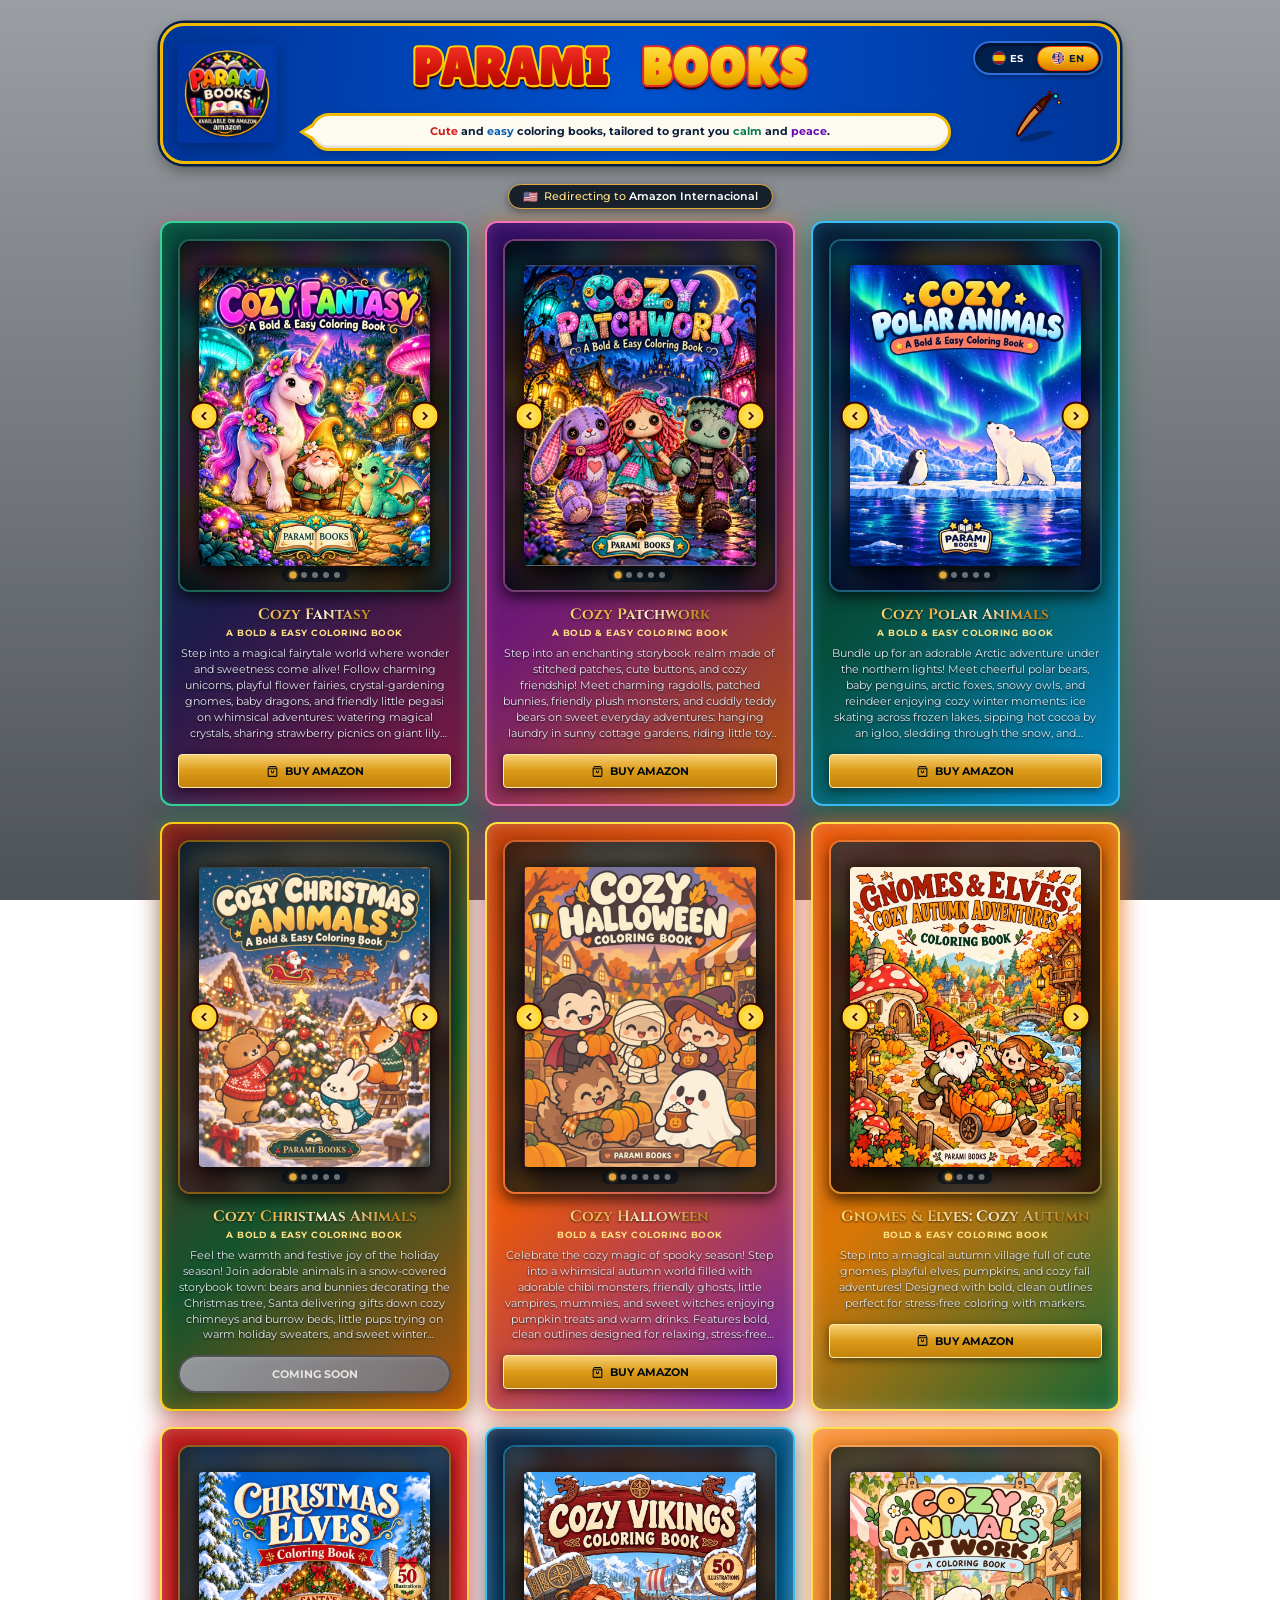
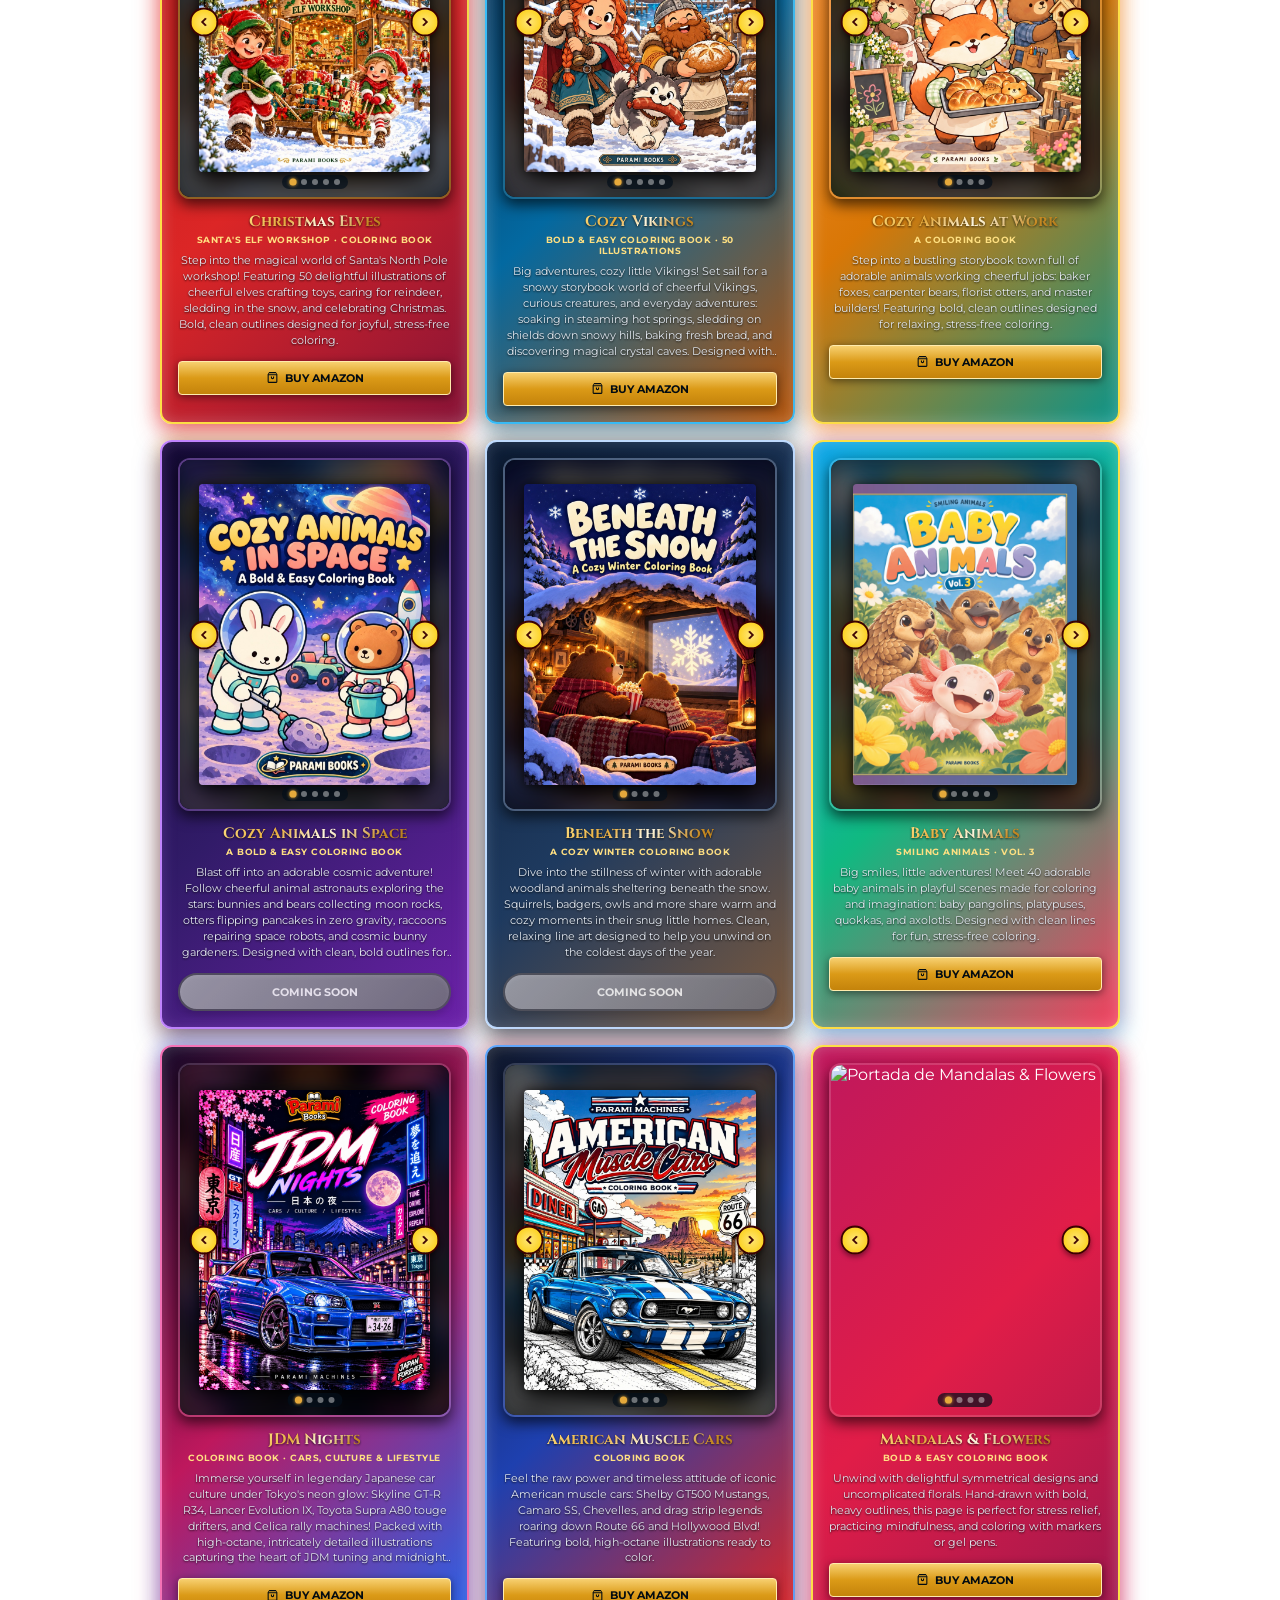
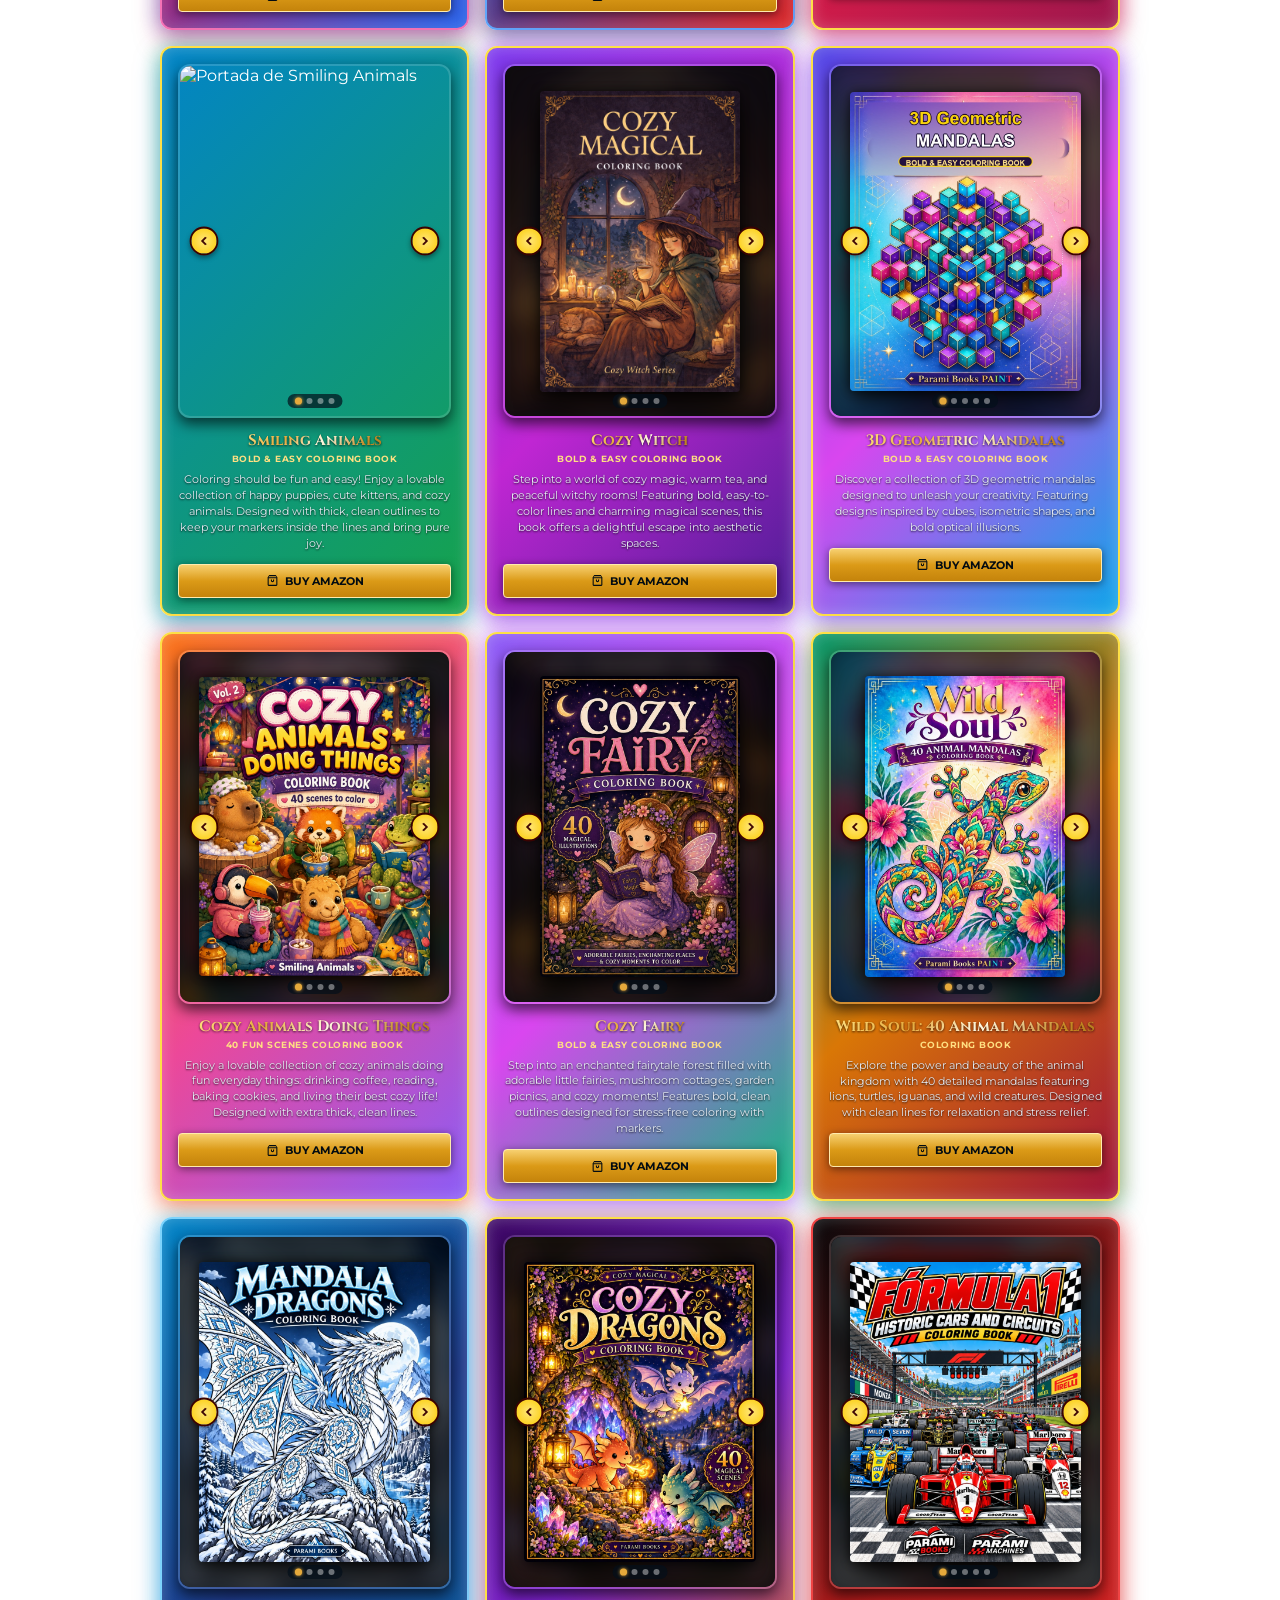
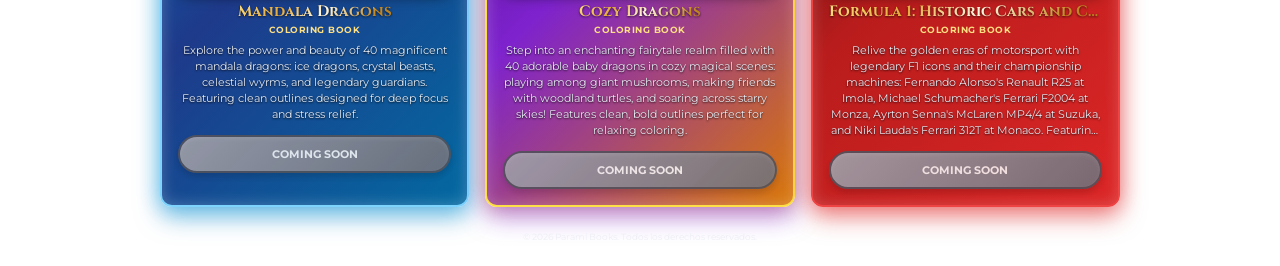
==== commit 5b13aab6: "Activate Cozy Fantasy with ASIN B0HQWCHQJP, cache v=53.0" ====
--- a/index.html
+++ b/index.html
@@ -42,7 +42,7 @@
   <link href="https://fonts.googleapis.com/css2?family=Lilita+One&family=Montserrat:wght@300;400;500;600;700&family=Outfit:wght@400;600;800;950&display=swap" rel="stylesheet">
 
   <!-- Estilos base -->
-  <link rel="stylesheet" href="style.css?v=52.0">
+  <link rel="stylesheet" href="style.css?v=53.0">
 </head>
 <body>
   <!-- Definición del degradado de oro usado por los elementos y SVGs de la web -->
@@ -225,8 +225,8 @@
       <p>&copy; <span id="year">2026</span> <span class="js-brand-name">Parami Books</span>. Todos los derechos reservados.</p>
     </footer>
   </div>
-  <script src="config.js?v=52.0"></script>
-  <script src="script.js?v=52.0"></script>
+  <script src="config.js?v=53.0"></script>
+  <script src="script.js?v=53.0"></script>
   <script>
     document.getElementById("year").textContent = new Date().getFullYear();
   </script>
@@ -244,3 +244,4 @@
 
 
 
+
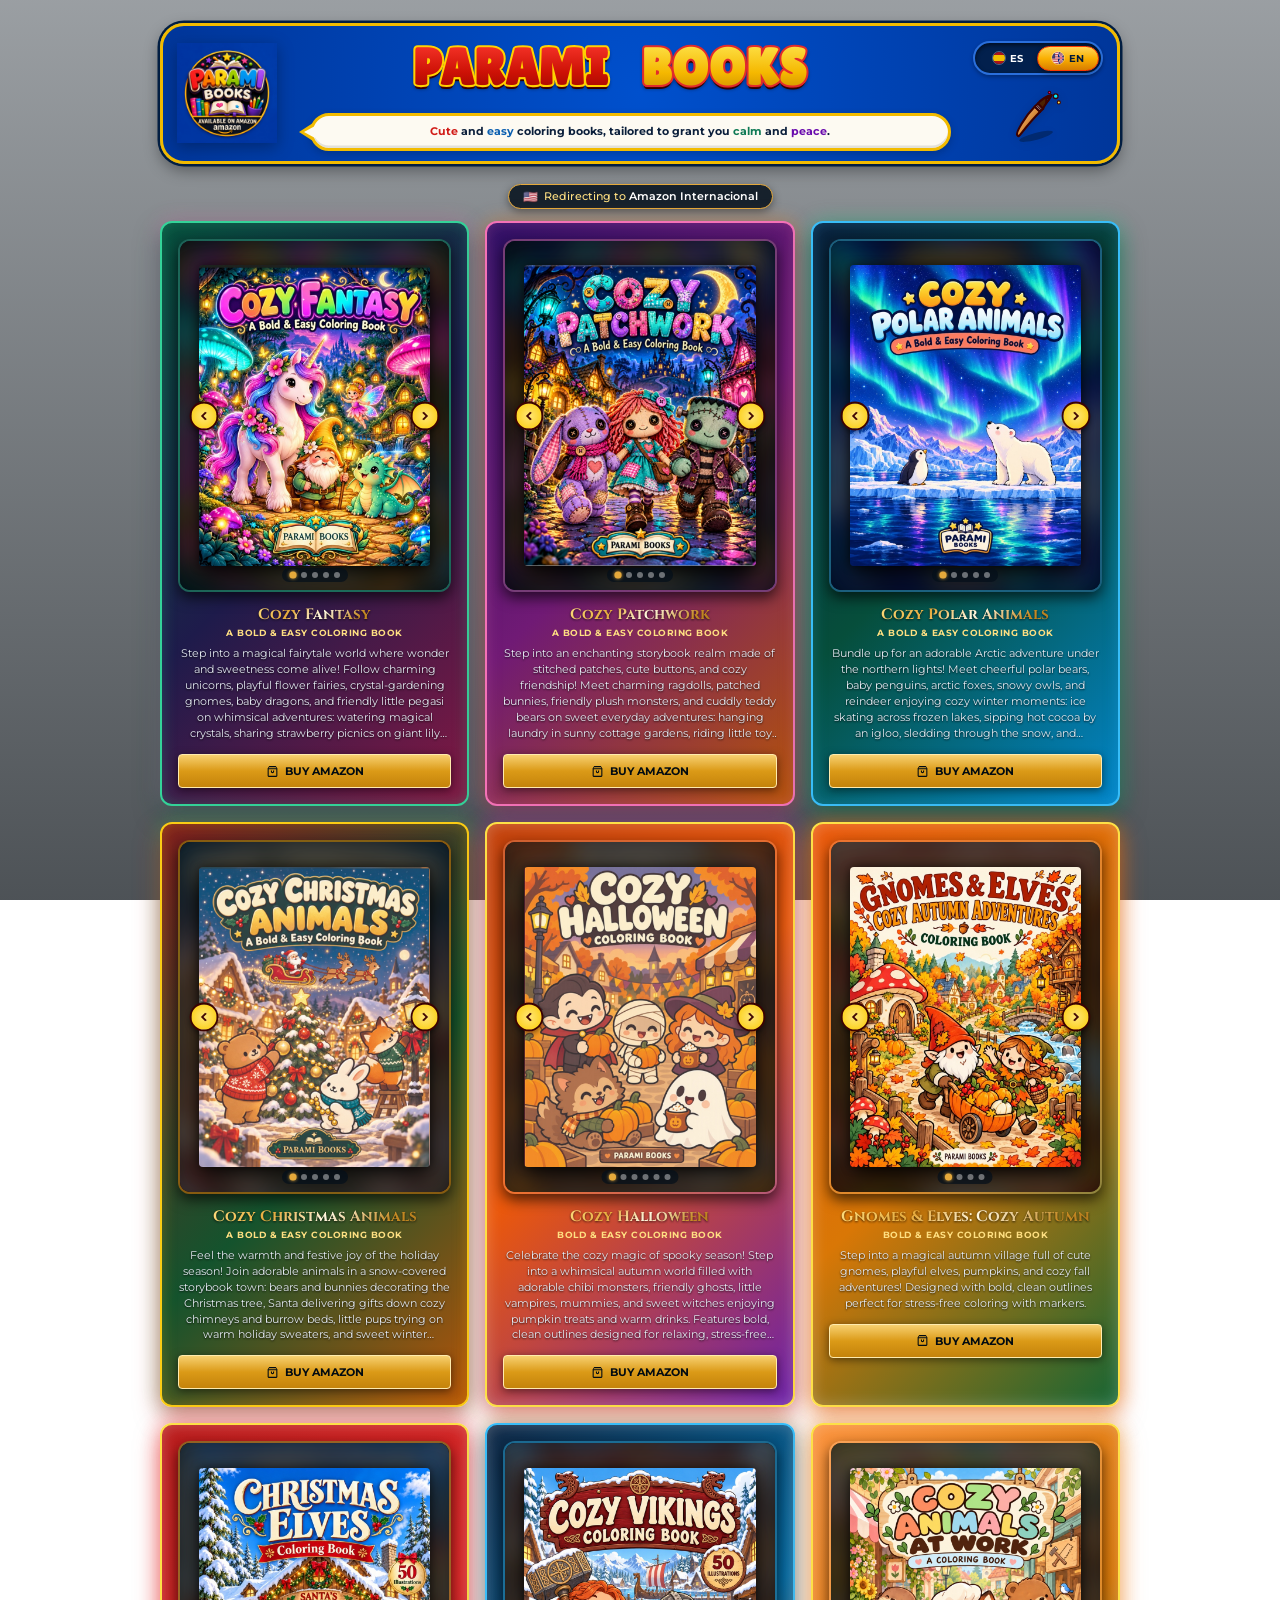
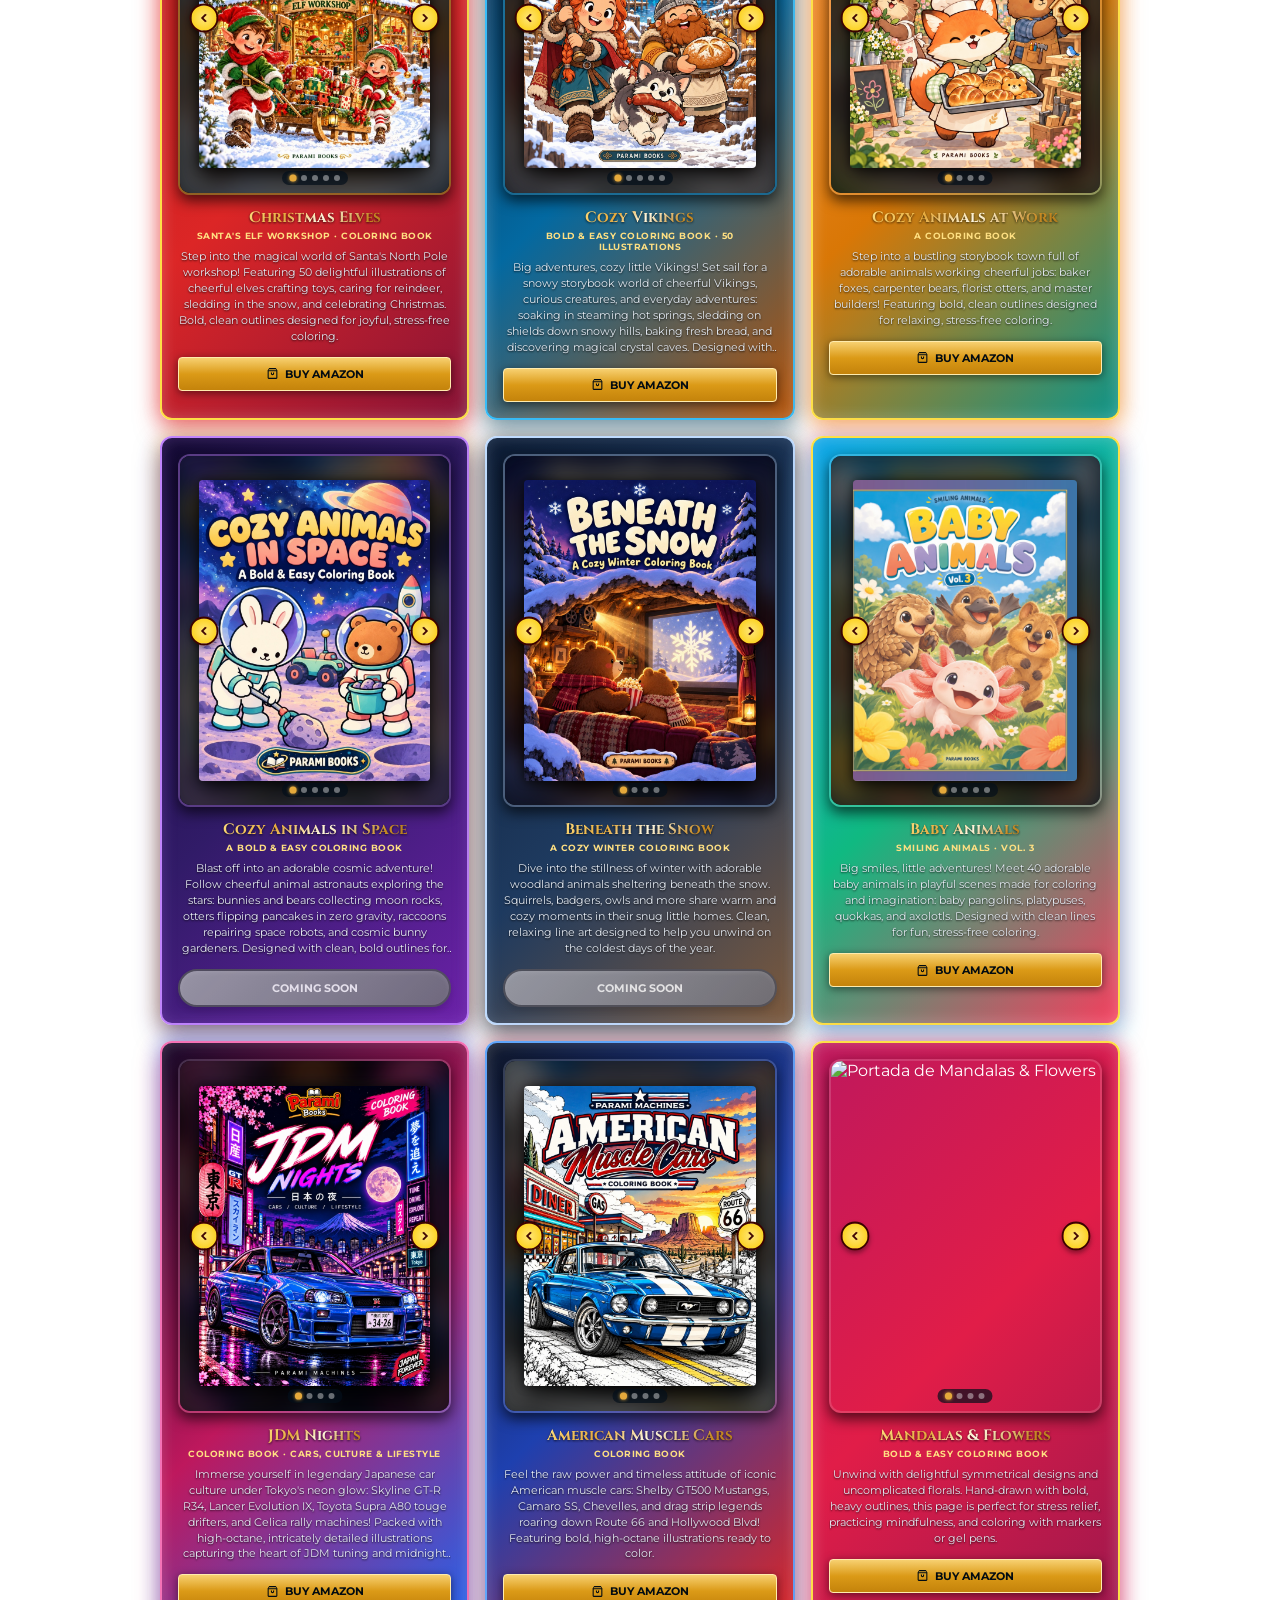
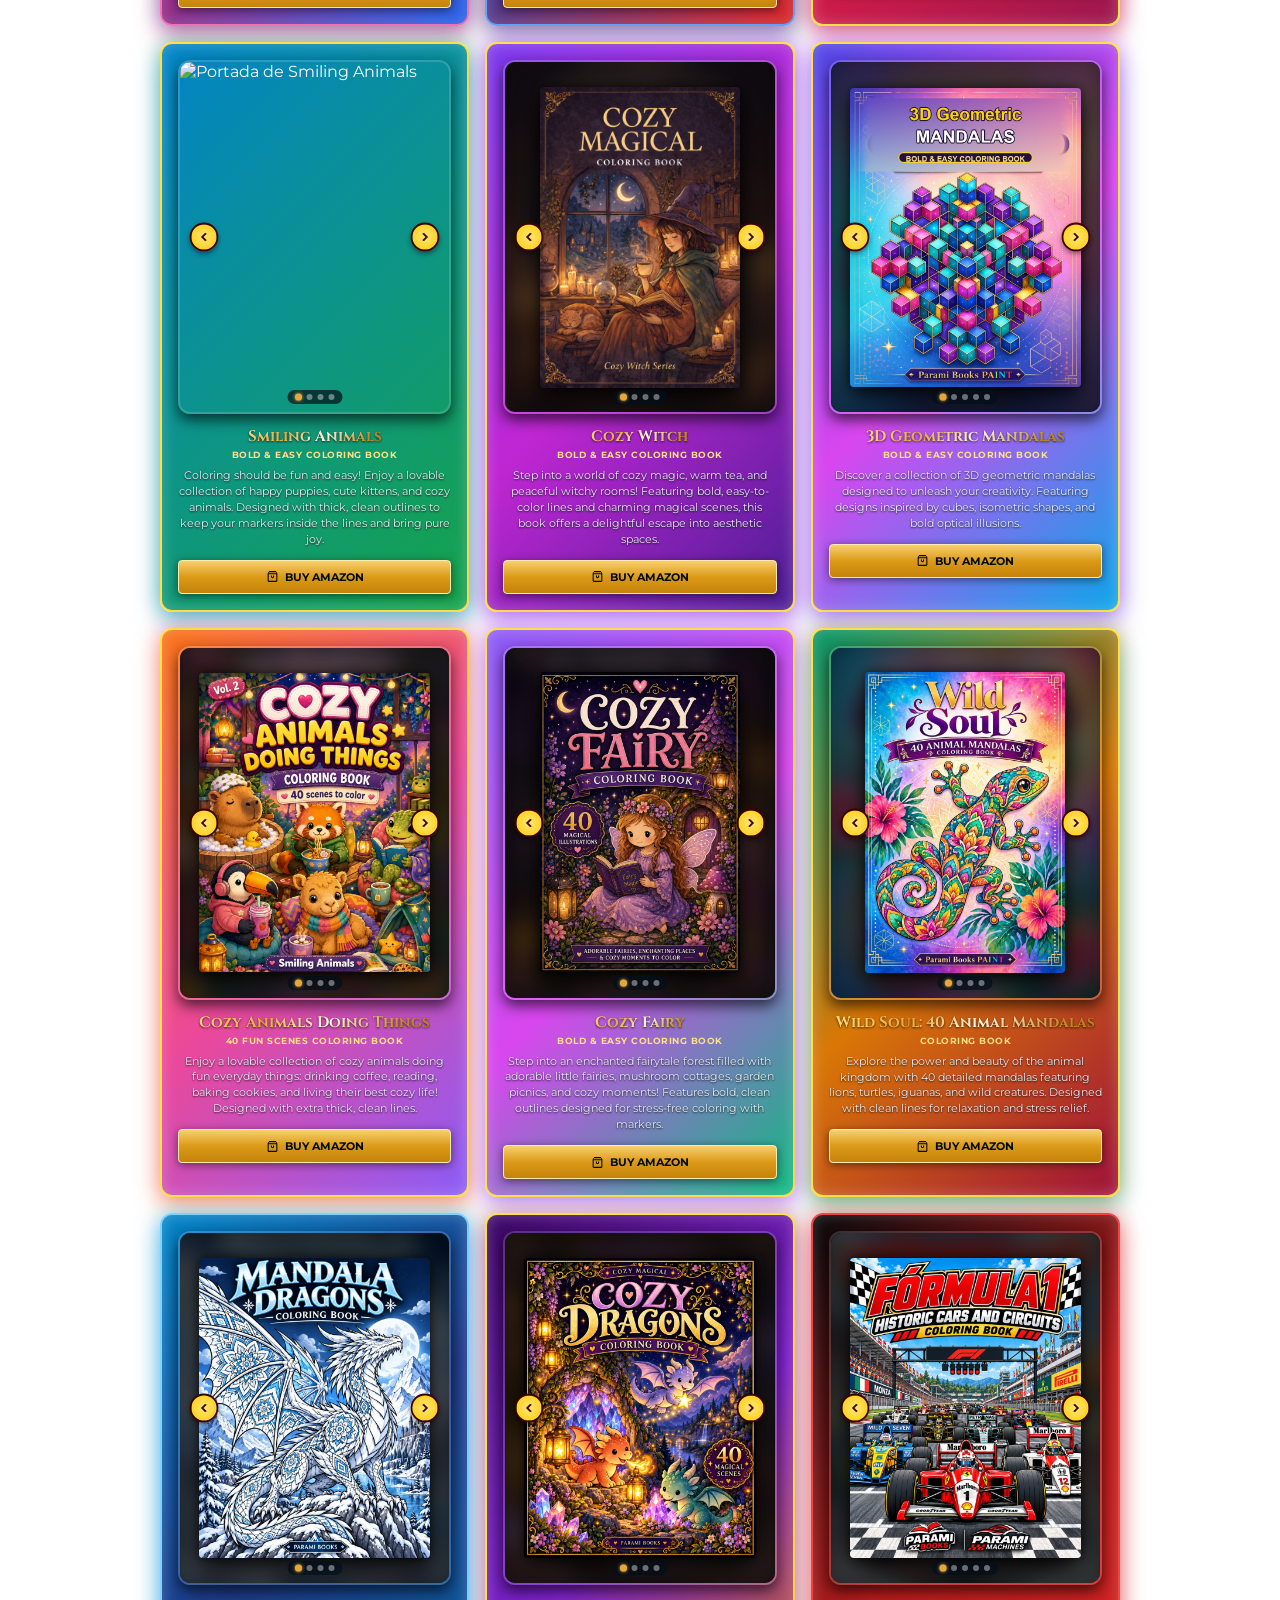
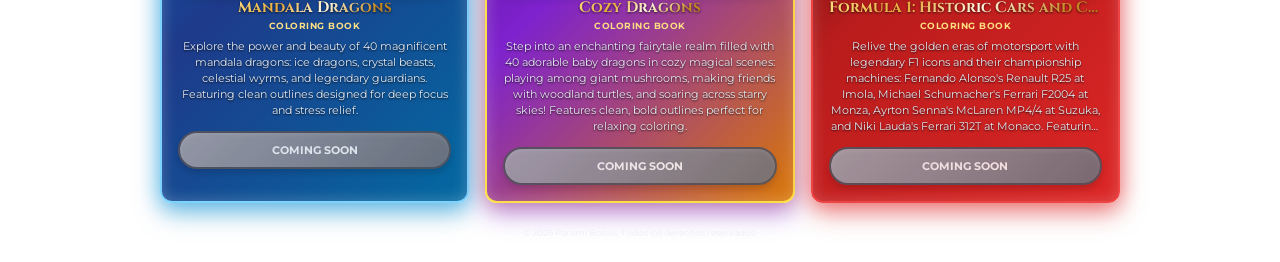
==== commit ecab7c48: "Activate Cozy Christmas Animals with ASIN B0HQY5GD76, cache v=54.0" ====
--- a/index.html
+++ b/index.html
@@ -42,7 +42,7 @@
   <link href="https://fonts.googleapis.com/css2?family=Lilita+One&family=Montserrat:wght@300;400;500;600;700&family=Outfit:wght@400;600;800;950&display=swap" rel="stylesheet">
 
   <!-- Estilos base -->
-  <link rel="stylesheet" href="style.css?v=53.0">
+  <link rel="stylesheet" href="style.css?v=54.0">
 </head>
 <body>
   <!-- Definición del degradado de oro usado por los elementos y SVGs de la web -->
@@ -225,8 +225,8 @@
       <p>&copy; <span id="year">2026</span> <span class="js-brand-name">Parami Books</span>. Todos los derechos reservados.</p>
     </footer>
   </div>
-  <script src="config.js?v=53.0"></script>
-  <script src="script.js?v=53.0"></script>
+  <script src="config.js?v=54.0"></script>
+  <script src="script.js?v=54.0"></script>
   <script>
     document.getElementById("year").textContent = new Date().getFullYear();
   </script>
@@ -245,3 +245,4 @@
 
 
 
+
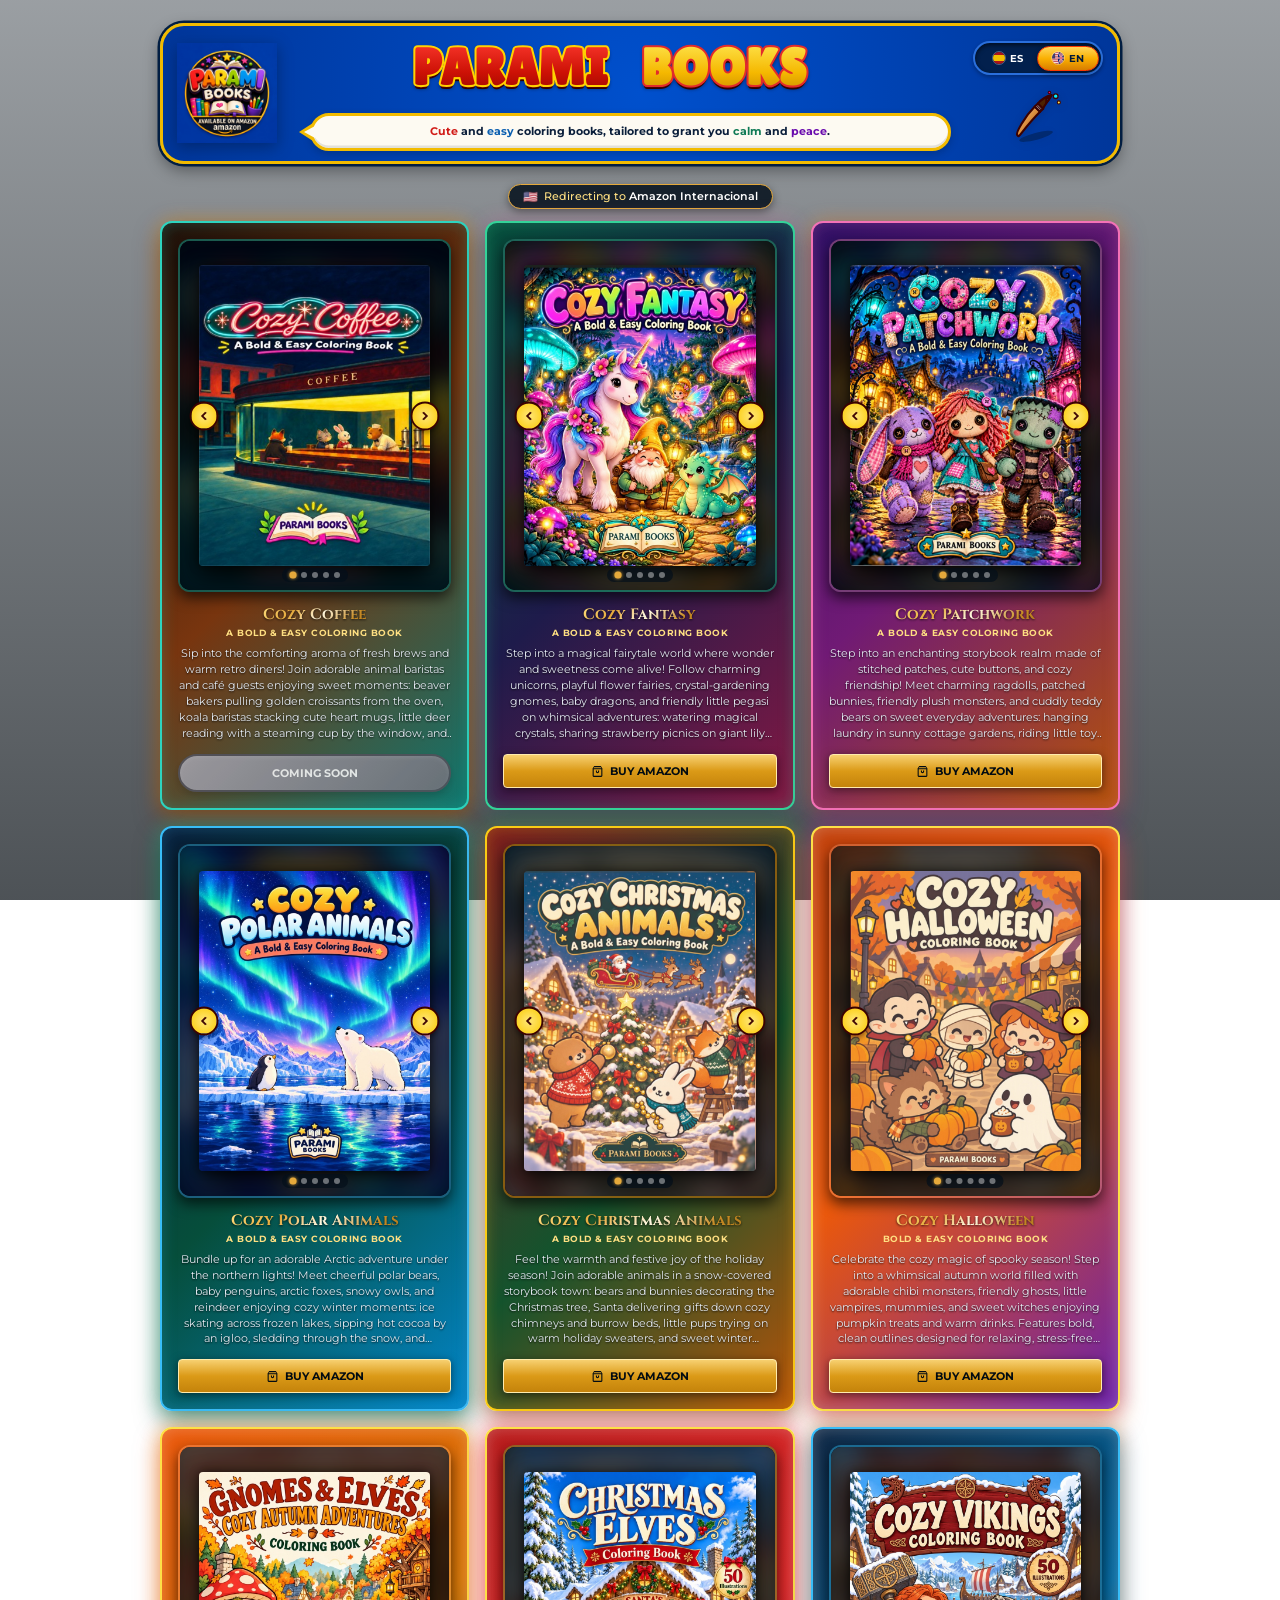
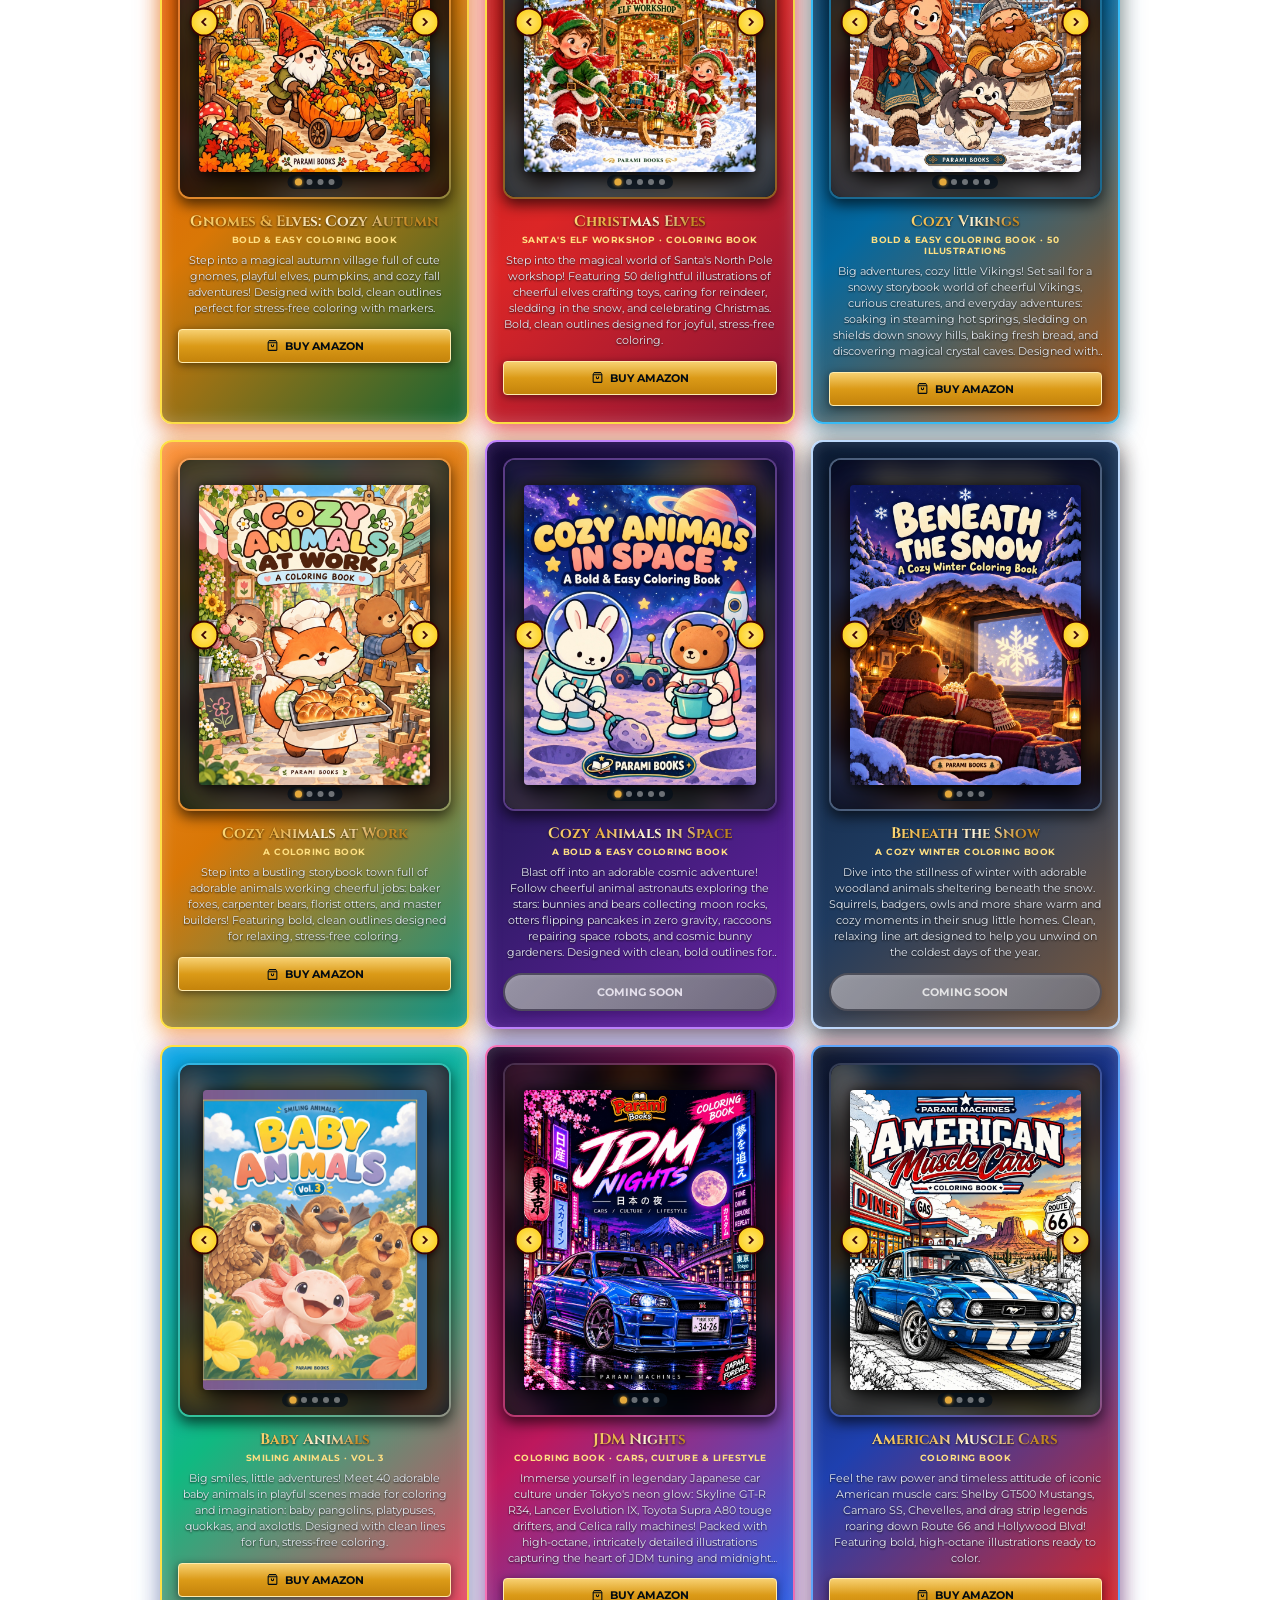
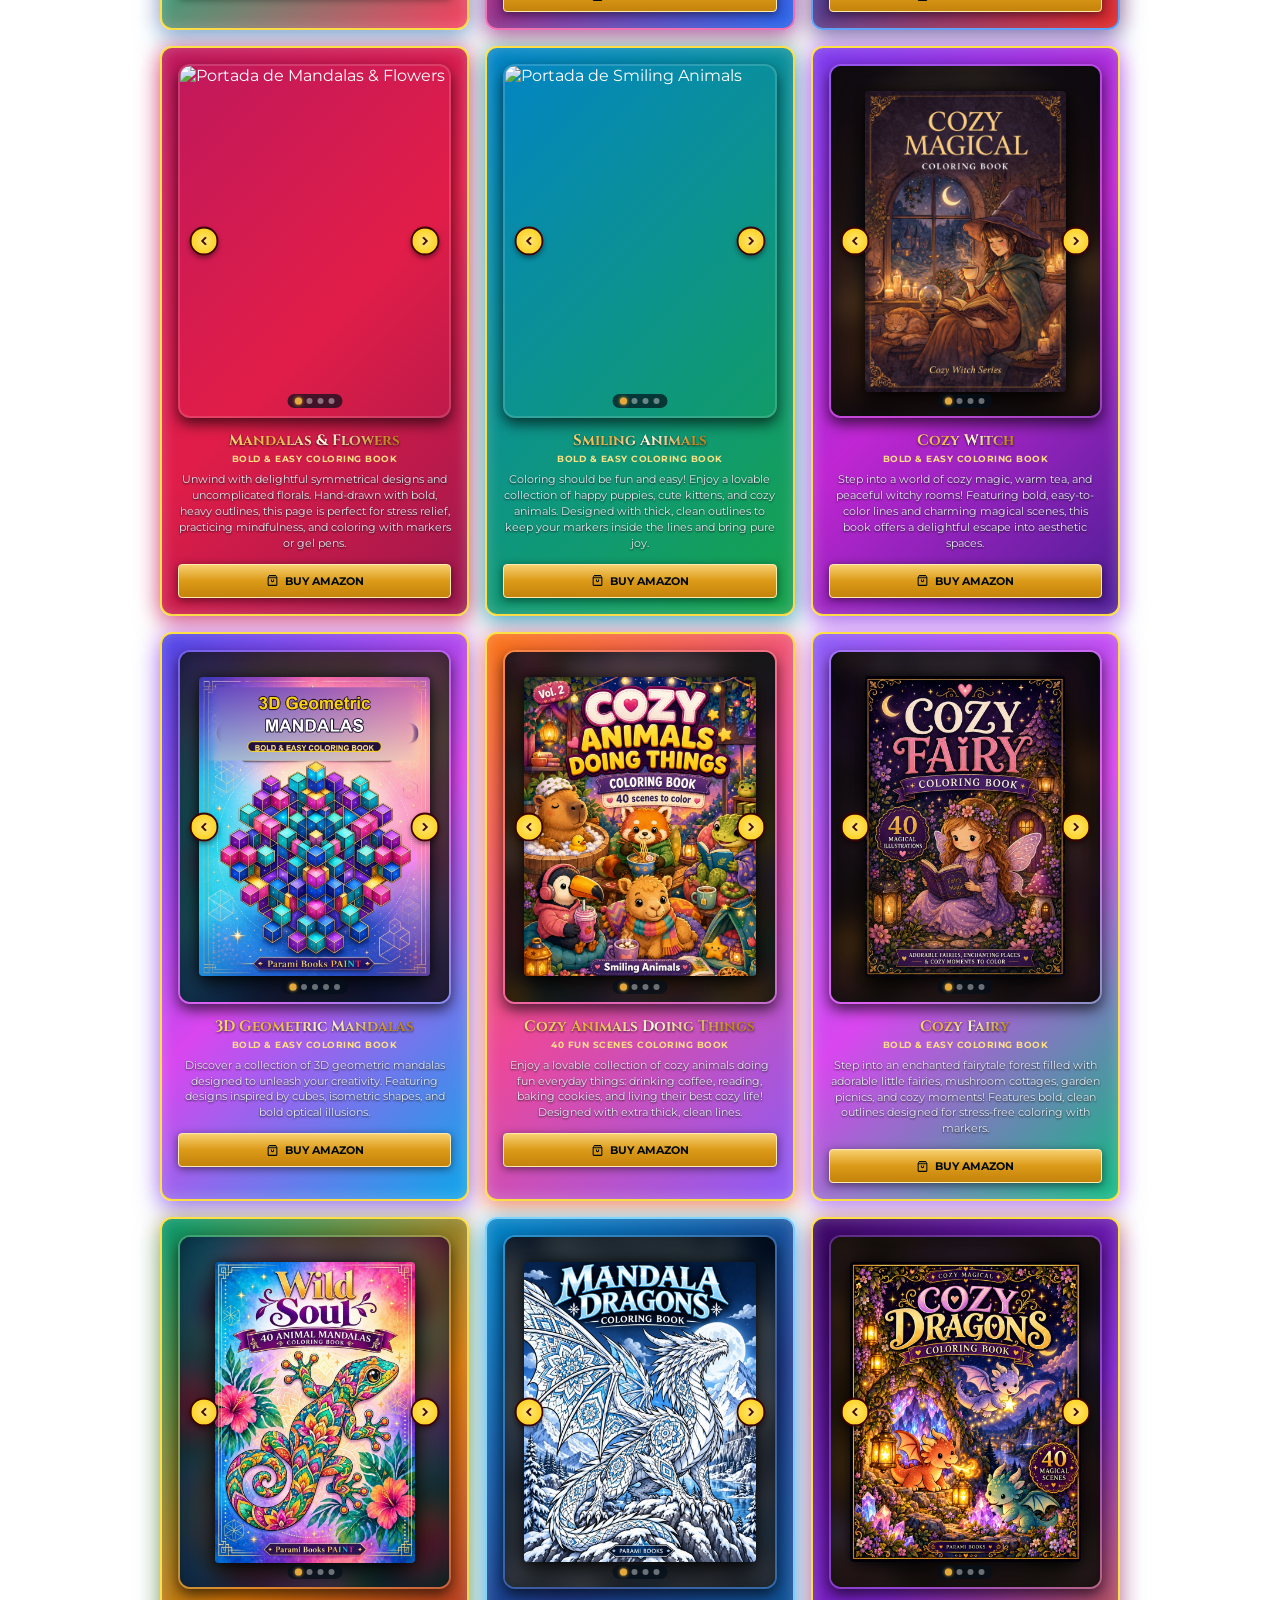
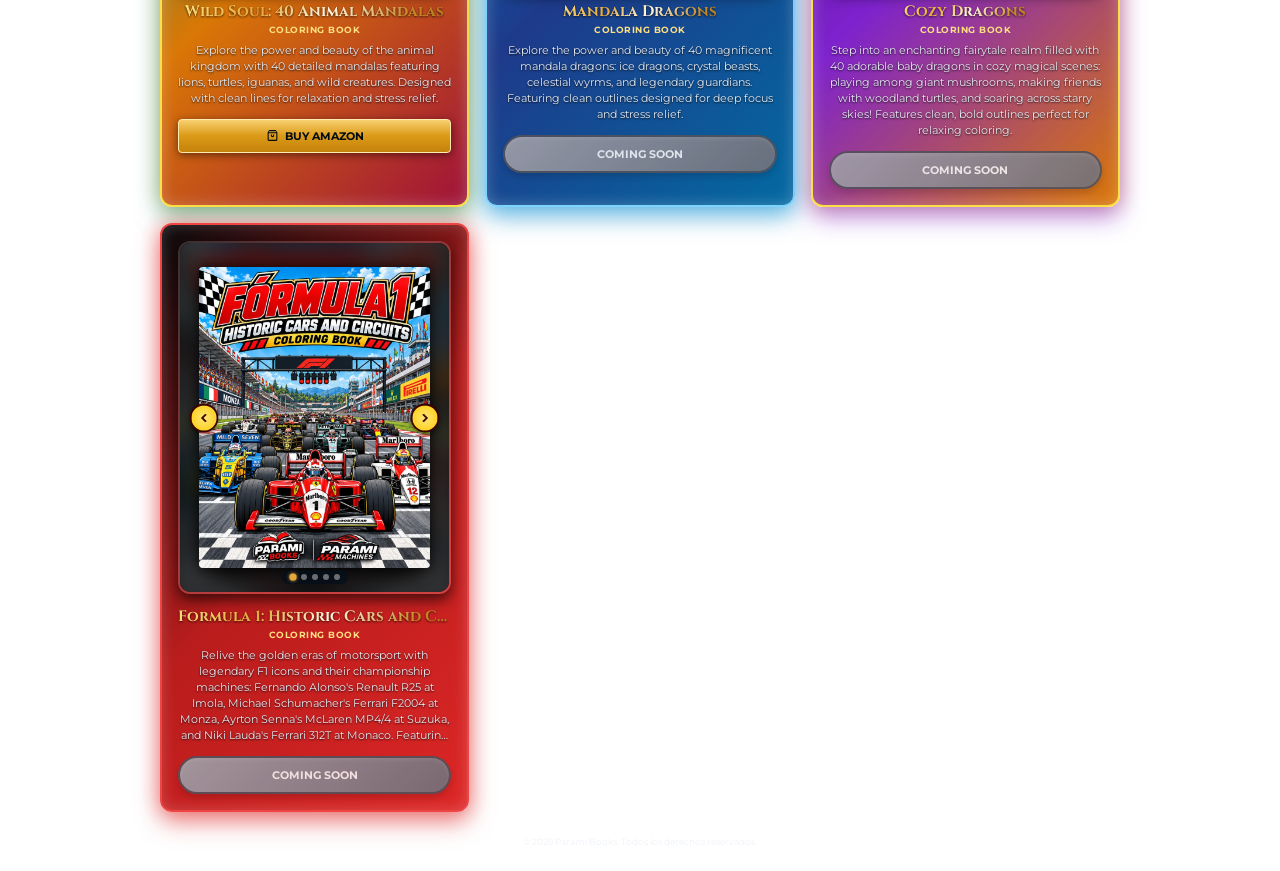
==== commit 1c3acfb9: "Add Cozy Coffee (coming soon) with retro diner neon theme, cache v=55.0" ====
--- a/index.html
+++ b/index.html
@@ -42,7 +42,7 @@
   <link href="https://fonts.googleapis.com/css2?family=Lilita+One&family=Montserrat:wght@300;400;500;600;700&family=Outfit:wght@400;600;800;950&display=swap" rel="stylesheet">
 
   <!-- Estilos base -->
-  <link rel="stylesheet" href="style.css?v=54.0">
+  <link rel="stylesheet" href="style.css?v=55.0">
 </head>
 <body>
   <!-- Definición del degradado de oro usado por los elementos y SVGs de la web -->
@@ -225,8 +225,8 @@
       <p>&copy; <span id="year">2026</span> <span class="js-brand-name">Parami Books</span>. Todos los derechos reservados.</p>
     </footer>
   </div>
-  <script src="config.js?v=54.0"></script>
-  <script src="script.js?v=54.0"></script>
+  <script src="config.js?v=55.0"></script>
+  <script src="script.js?v=55.0"></script>
   <script>
     document.getElementById("year").textContent = new Date().getFullYear();
   </script>
--- a/style.css
+++ b/style.css
@@ -808,6 +808,27 @@
   border: 2px solid rgba(52, 211, 153, 0.4);
 }
 
+/* 23. Cozy Coffee: Cafetería Retro / Ámbar Tostado, Neón Turquesa y Rosa Suave */
+.book-card-cozy-coffee {
+  background: linear-gradient(135deg, #1e110a 0%, #78350f 50%, #0f766e 100%);
+  border: 2px solid #2dd4bf;
+  box-shadow: 
+    0 10px 24px rgba(120, 53, 15, 0.6), 
+    inset 0 0 15px rgba(45, 212, 191, 0.25), 
+    0 0 20px rgba(245, 158, 11, 0.4);
+}
+.book-card-cozy-coffee:hover {
+  box-shadow: 
+    0 14px 28px rgba(180, 83, 9, 0.75), 
+    inset 0 0 18px rgba(45, 212, 191, 0.35), 
+    0 0 26px rgba(45, 212, 191, 0.6);
+}
+.book-card-cozy-coffee .book-cover-container {
+  background: radial-gradient(circle, #451a03 0%, #0a0604 100%);
+  border: 2px solid rgba(45, 212, 191, 0.4);
+}
+
+
 /* Contenedor de Portadas con Relación de Aspecto Vertical y Carrusel */
 .book-cover-container {
   width: 100%;
